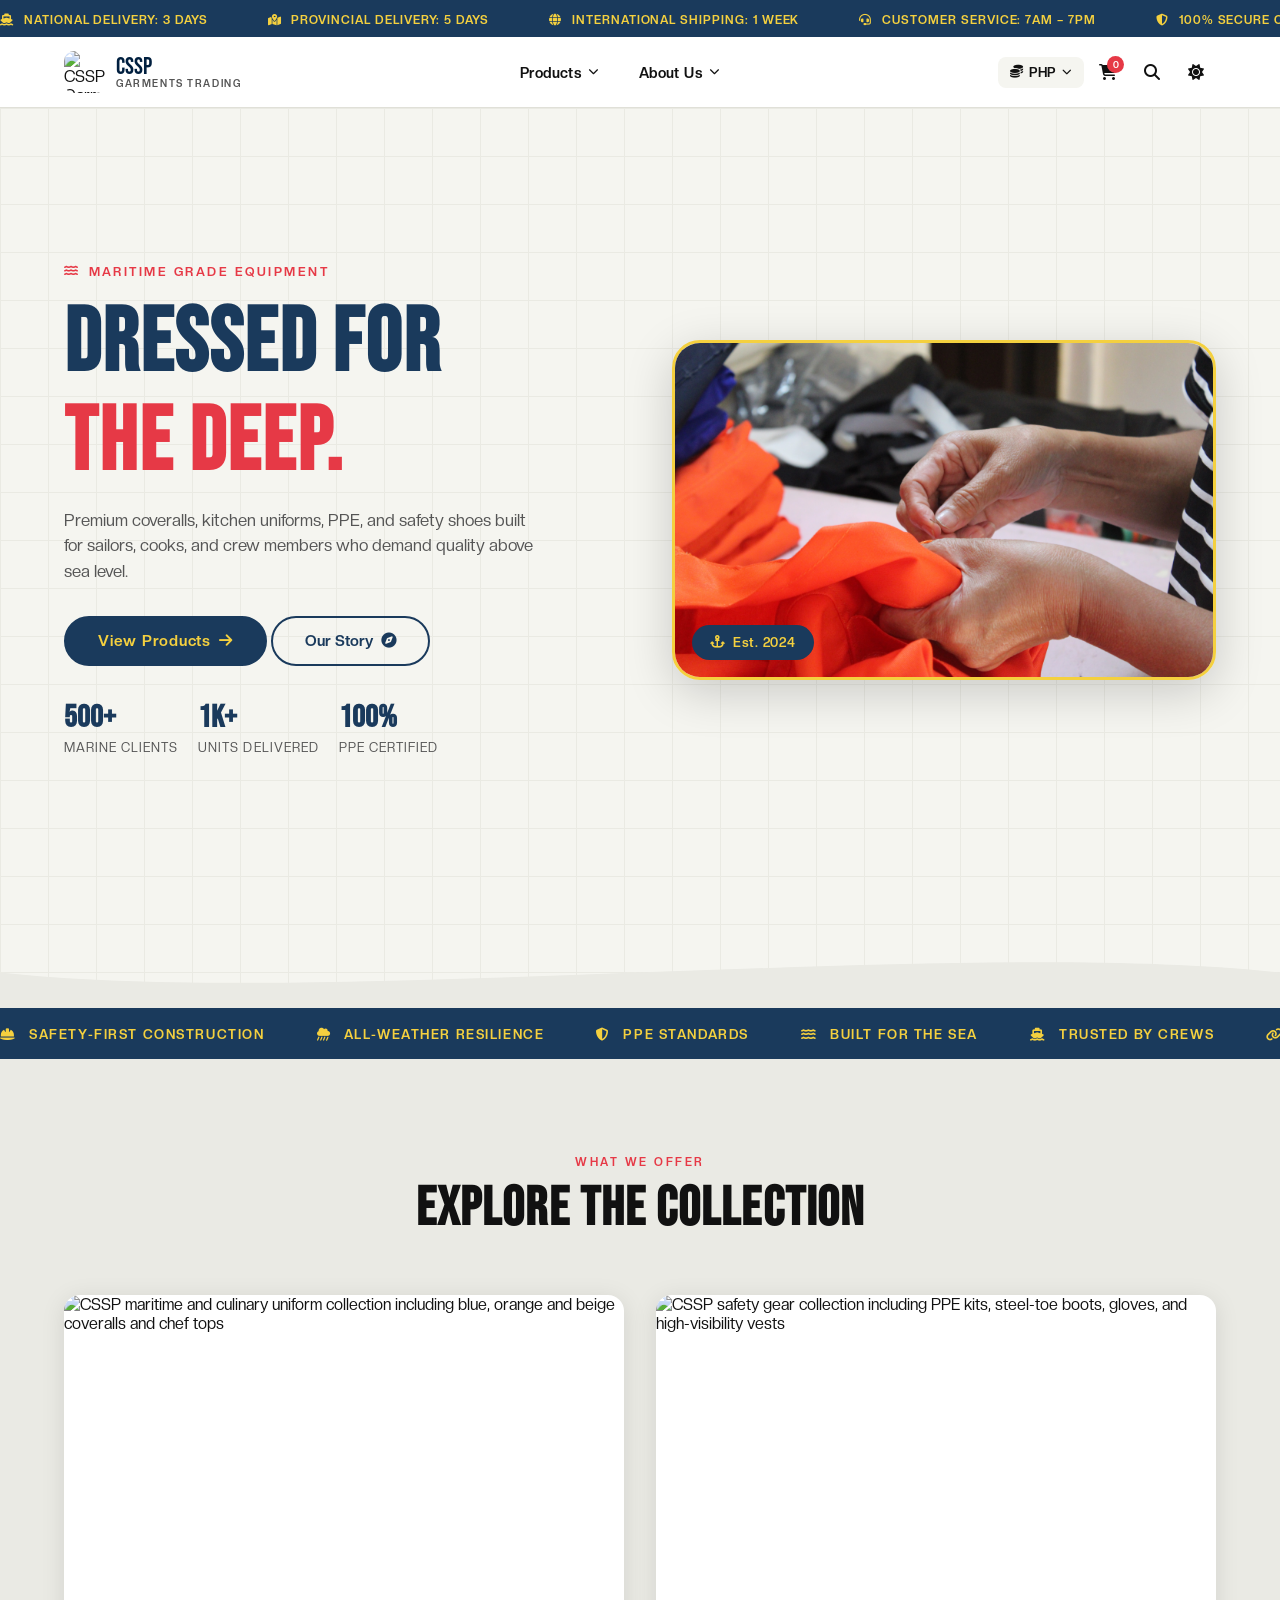
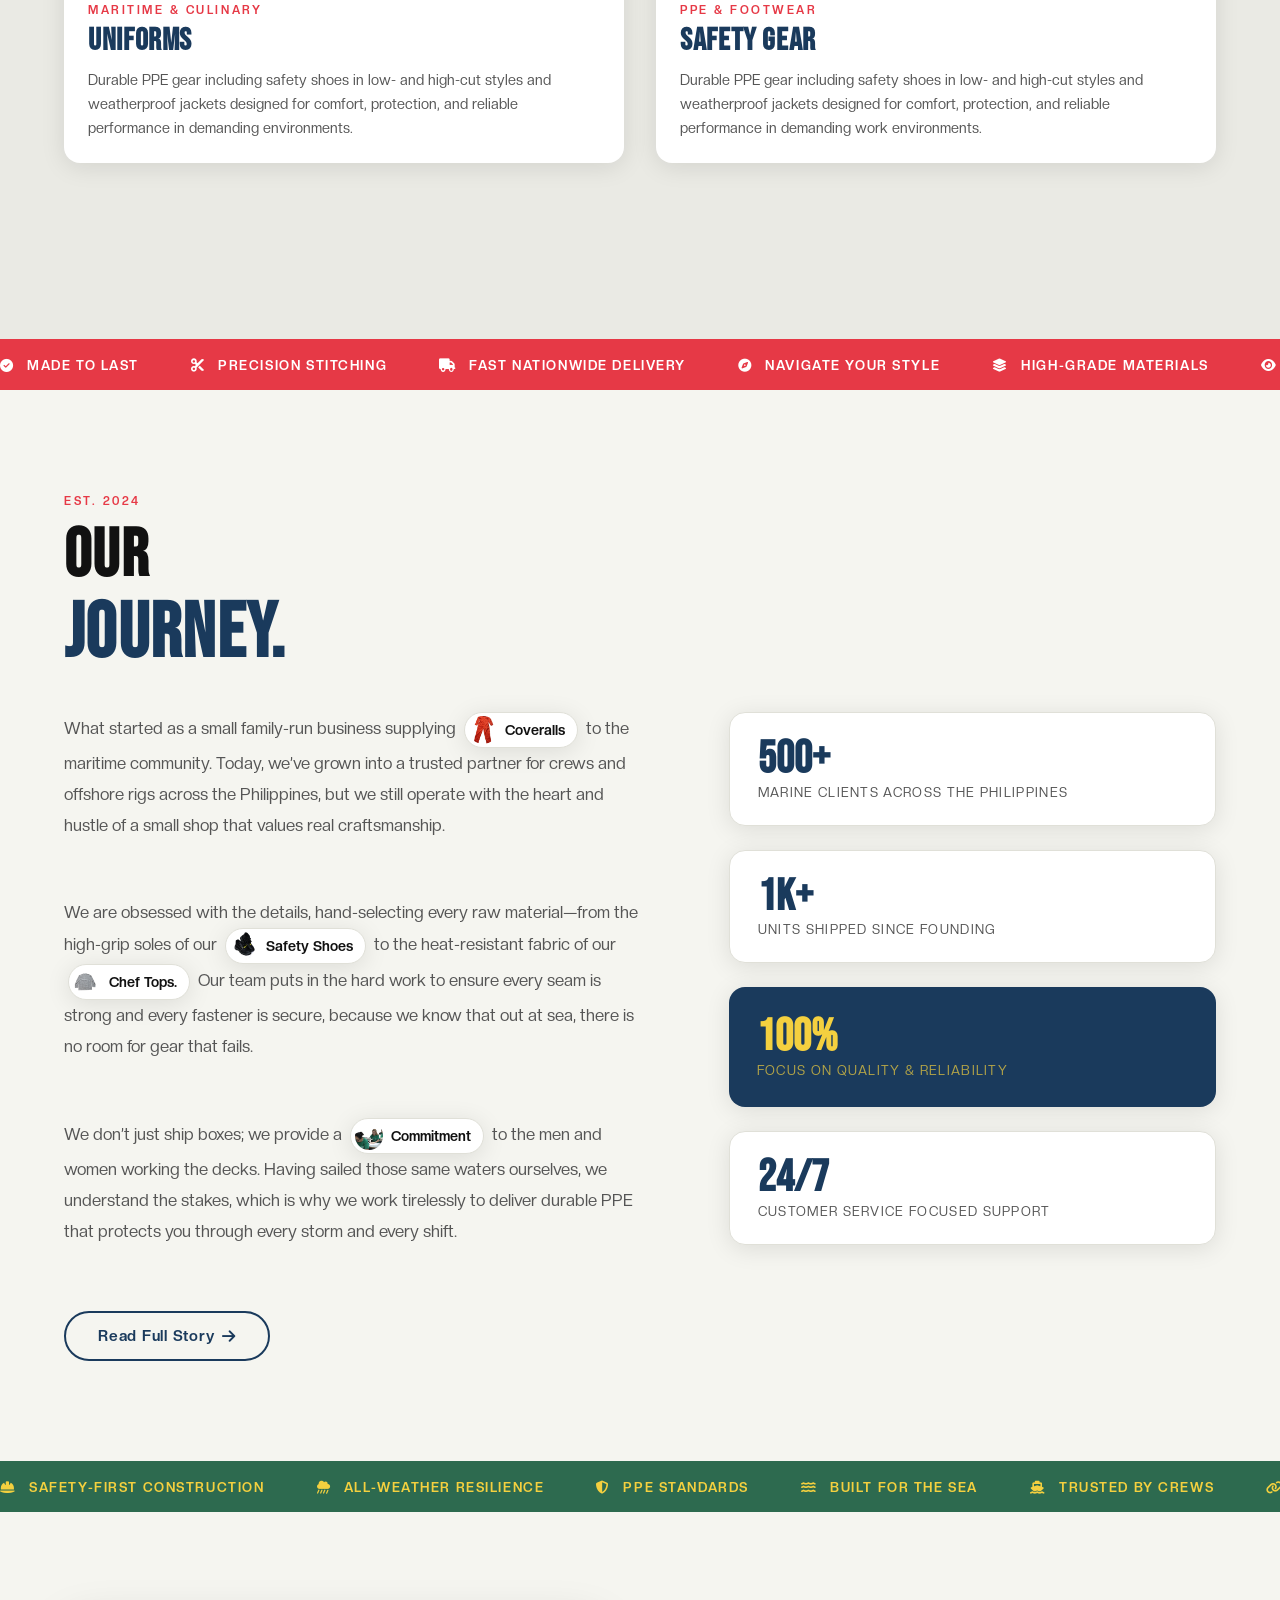
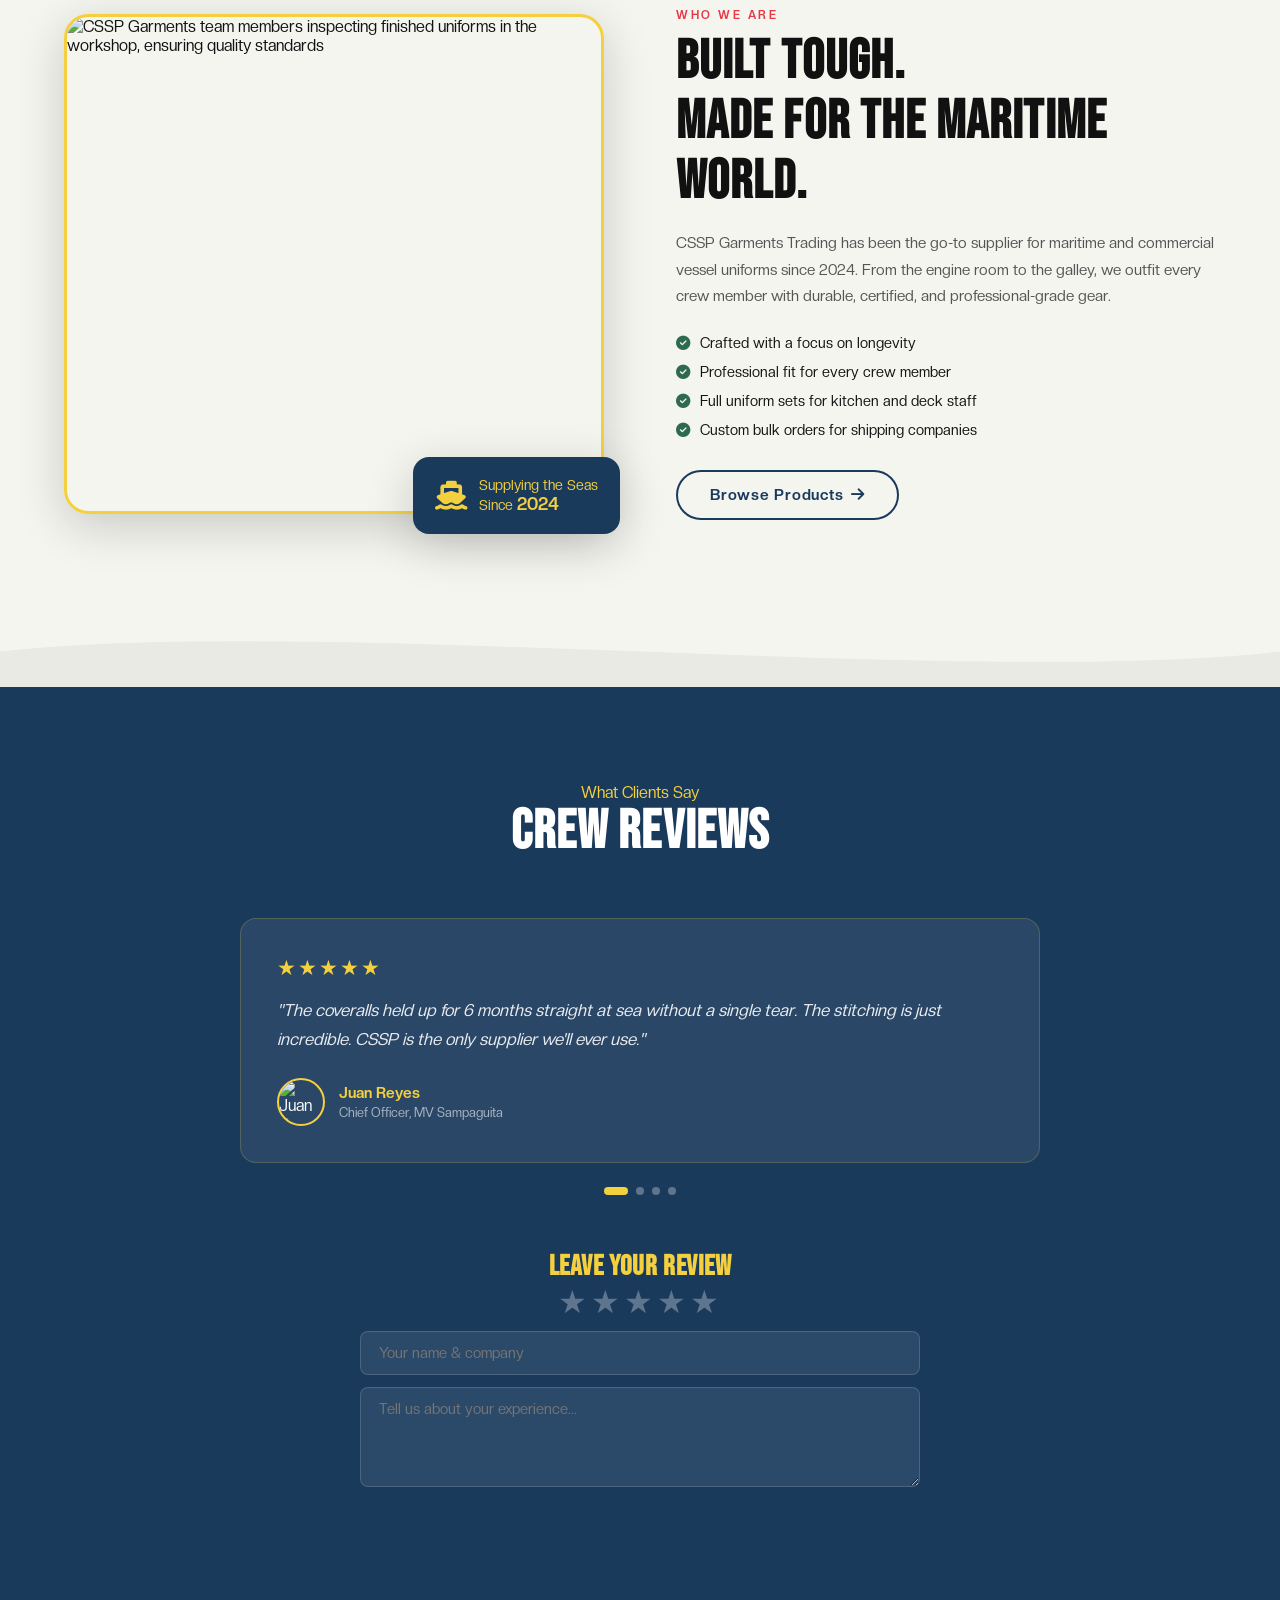
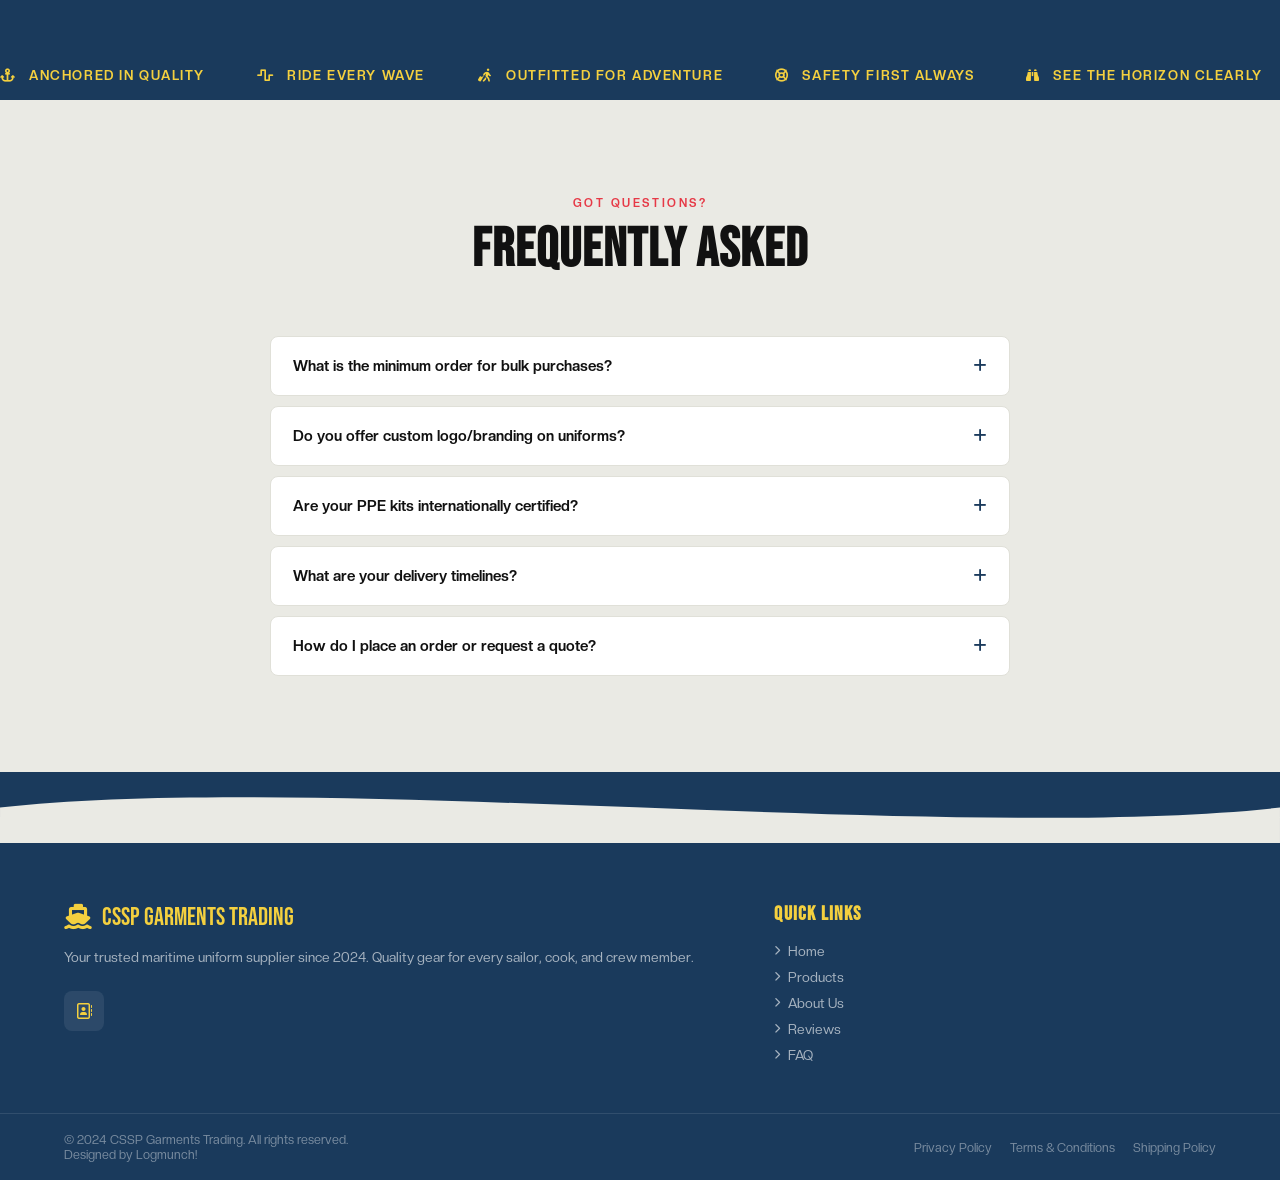
==== index.html @ 70e24b00 "responsivess trial" ====
<!DOCTYPE html>
<html lang="en" data-theme="light">
<head>
  <meta charset="UTF-8" />
  <meta name="viewport" content="width=device-width, initial-scale=1.0" />
  <title>CSSP Garments Trading – Premium Maritime Uniforms</title>
  <meta name="description" content="CSSP Garments Trading – premium maritime uniforms, PPE, coveralls, safety footwear and kitchen uniforms since 2024." />
  <link rel="icon" href="./Assets/logo-light-text.png" />
  <link rel="stylesheet" href="https://cdnjs.cloudflare.com/ajax/libs/font-awesome/6.5.0/css/all.min.css" />
  <link rel="stylesheet" href="./CSS Files/Index_Style.css">
</head>
<body>
    <!-- PRE-HEADER INFINITE TICKER-->
      <div class="pre-header" aria-label="Delivery and service info">
        <div class="ticker-track" id="tickerTrack">
            <span><i class="fa-solid fa-ship"></i> National Delivery: 3 Days</span>
            <span><i class="fa-solid fa-map-location-dot"></i> Provincial Delivery: 5 Days</span>
            <span><i class="fa-solid fa-globe"></i> International Shipping: 1 Week</span>
            <span><i class="fa-solid fa-headset"></i> Customer Service: 7AM – 7PM</span>
            <span><i class="fa-solid fa-shield-halved"></i> 100% Secure Checkout</span>
            <span><i class="fa-solid fa-box-open"></i> Welcome Offer: Free Shipping</span>
        </div>
      </div>

    <!-- HEADER/NAVIGATION -->
      <header class="site-header" id="siteHeader">
        <div class="header-inner">
        <!-- LOGO -->
          <a href="./index.html" class="logo-wrap" aria-label="CSSP Garments Trading homepage">
            <div class="logo-icon">
              <img src="./Assets/logo-light-text.png" class="logo-img light-logo" alt="CSSP Garments Trading logo, light version" />
              <img src="./Assets/logo-dark-text.png" class="logo-img dark-logo" alt="CSSP Garments Trading logo, dark version" />
            </div>
            <div class="logo-text">CSSP<span>Garments&nbsp;Trading</span></div>
          </a>
            <nav class="main-nav" id="mainNav" aria-label="Main navigation">
              <ul class="nav-list">
                <li class="nav-item has-mega" id="navProducts">
                  <a href="#" class="nav-link" id="navProductsBtn" aria-haspopup="true" aria-expanded="false">
                    Products <i class="fa-solid fa-chevron-down nav-caret"></i>
                  </a>
                    <div class="mega-menu" id="megaProducts" aria-hidden="true">
                      <div class="mega-inner">
                        <div class="mega-col">
                          <span class="mega-label">Uniforms</span>
                            <div class="mega-feature-card">
                              <img src="https://placehold.co/220x108/f4d03f/1a3a5c?text=Maritime+Uniforms" alt="Maritime and culinary uniform range including coveralls and chef tops" />
                                <p>Maritime &amp; Culinary Uniforms</p>
                                <a href="products.html#uniforms" class="btn-sm">Gear Up</a>
                            </div>
                        </div>
                          <div class="mega-divider"></div>
                            <div class="mega-col">
                              <span class="mega-label">Safety Footwear</span>
                                <div class="mega-feature-card">
                                <img src="https://placehold.co/220x108/f4d03f/1a3a5c?text=Safety+Footwear" alt="Steel-toe safety shoe for deck and industrial use" />
                                <p>Steel-toe Safety Shoe</p>
                                <a href="products.html#safety-footwears" class="btn-sm">Secure Step</a>
                                </div>
                            </div>
                    </div>
                  </div>
                </li>
              <li class="nav-item has-mega" id="navAbout">
                <a href="#" class="nav-link" id="navAboutBtn" aria-haspopup="true" aria-expanded="false">
                  About Us <i class="fa-solid fa-chevron-down nav-caret"></i>
                </a>
                  <div class="mega-menu" id="megaAbout" aria-hidden="true">
                    <div class="mega-inner">
                      <div class="mega-col">
                        <span class="mega-label">Company</span>
                          <a href="./aboutus.html#history" class="mega-item text-only"><i class="fa-solid fa-anchor"></i> Our Story</a>
                          <a href="./aboutus.html#people" class="mega-item text-only"><i class="fa-solid fa-users"></i> Our Team</a>
                          <a href="./aboutus.html#tailor" class="mega-item text-only"><i class="fa-solid fa-house"></i> Location</a>
                      </div>
                        <div class="mega-divider"></div>
                          <div class="mega-col">
                            <span class="mega-label">Support</span>
                            <a href="#faq" class="mega-item text-only"><i class="fa-solid fa-circle-question"></i> FAQ</a>
                            <a href="./contacts.html" class="mega-item text-only"><i class="fa-solid fa-envelope"></i> Contact Us</a>
                            <a href="contacts.html#privacy-page" class="mega-item text-only"><i class="fa-solid fa-file-contract"></i> Policies</a>
                          </div>
                    </div>
                  </div>
              </li>
              </ul>
            </nav>

    <!-- NAVBAR ICONS -->
      <div class="header-actions">
        <div class="currency-switcher" id="currencySwitcher">
          <button class="currency-btn" id="currencyBtn" aria-label="Change currency" aria-expanded="false">
            <i class="fa-solid fa-coins"></i>
            <span id="activeCurrency">PHP</span>
            <i class="fa-solid fa-chevron-down"></i>
          </button>
            <ul class="currency-dropdown" id="currencyDropdown">
              <li data-currency="PHP" data-symbol="₱">🇵🇭 PHP</li>
              <li data-currency="USD" data-symbol="$">🇺🇸 USD</li>
              <li data-currency="EUR" data-symbol="€">🇪🇺 EUR</li>
            </ul>
        </div>

          <button class="icon-btn" title="Cart" aria-label="View cart" id="cartIconBtn">
            <i class="fa-solid fa-cart-shopping"></i>
            <span class="badge" id="cartBadge">0</span>
          </button>

          <button class="icon-btn" id="searchToggle" title="Search" aria-label="Toggle search">
            <i class="fa-solid fa-magnifying-glass"></i>
          </button>

          <button class="theme-toggle" id="themeToggle" title="Toggle theme" aria-label="Toggle colour theme">
            <i class="fa-solid fa-sun" id="themeIcon"></i>
          </button>

          <button class="hamburger" id="hamburger" aria-label="Open menu" aria-expanded="false">
            <span></span><span></span><span></span>
          </button>
      </div>
        </div>

    <!-- SEARCH BAR -->
      <div class="search-bar" id="searchBar" role="search">
        <input type="search" id="searchInput" placeholder="Search uniforms, PPE, safety shoes…" autocomplete="off" aria-label="Search products" />
        <button aria-label="Submit search"><i class="fa-solid fa-magnifying-glass"></i></button>
          <div class="search-results" id="searchResults" aria-live="polite"></div>
      </div>
      </header>

    <!-- HERO SECTION -->
      <section class="hero" id="home">
            <div class="hero-inner">
              <div class="hero-text">
                <p class="hero-sub"><i class="fa-solid fa-water"></i> Maritime Grade Equipment</p>
                  <h1 class="hero-title">Dressed for<br><span>The Deep.</span></h1>
                    <p class="hero-desc">Premium coveralls, kitchen uniforms, PPE, and safety shoes built for sailors, cooks, and crew members who demand quality above sea level.</p>
                      <div class="hero-btns">
                      <a href="./products.html" class="btn-primary">View Products <i class="fa-solid fa-arrow-right"></i></a>
                      <a href="./aboutus.html" class="btn-ghost">Our Story <i class="fa-solid fa-compass"></i></a>
                      </div>
                      
          <div class="hero-stats">
            <div class="stat"><strong>500+</strong><span>Marine Clients</span></div>
              <div class="stat"><strong>1K+</strong><span>Units Delivered</span></div>
                <div class="stat"><strong>100%</strong><span>PPE Certified</span></div>
                  </div>
                  </div>
      
          <div class="hero-image-wrap">
              <div class="hero-image-frame">
                <img src="./Assets/Index/hero-image-one-hand stitch.JPG" class="hero-img-slide img-active" alt="Maritime Uniform 1" />
                <img src="./Assets/Index/hero-image-two-tag.JPG" class="hero-img-slide" alt="Maritime Uniform 2" />
                <img src="./Assets/Index/hero-image-three-staff.JPG" class="hero-img-slide" alt="Maritime Uniform 3" />
                <img src="./Assets/Index/hero-image-four-machine sewing.JPG" class="hero-img-slide" alt="Maritime Uniform 4" />
                <img src="./Assets/Index/hero-image-five-list.JPG" class="hero-img-slide" alt="Maritime Uniform 5" />
                <img src="./Assets/Index/hero-image-six-shoeboxes.JPG" class="hero-img-slide" alt="Maritime Uniform 6" />
  
          <div class="hero-badge">
            <i class="fa-solid fa-anchor"></i>Est. 2024
          </div>
              </div>
          </div>
            </div>

    <!-- WAVE -->
      <div class="hero-wave">
        <svg viewBox="0 0 1440 80" xmlns="http://www.w3.org/2000/svg"><path d="M0,40 C360,80 1080,0 1440,40 L1440,80 L0,80 Z" /></svg>
      </div>
      </section>


    <!-- TICKER 1 -->
      <div class="section-ticker" aria-hidden="true">
        <div class="ticker2-track">
          <span><i class="fa-solid fa-helmet-safety"></i> Safety-first construction</span>
          <span><i class="fa-solid fa-cloud-showers-heavy"></i> All-weather resilience</span>
          <span><i class="fa-solid fa-shield-halved"></i> PPE Standards</span>
          <span><i class="fa-solid fa-water"></i> Built for the Sea</span>
          <span><i class="fa-solid fa-ship"></i> Trusted by Crews</span>
          <span><i class="fa-solid fa-link"></i> Triple-needle stitching</span>
          <span><i class="fa-solid fa-hand-sparkles"></i> Easy-care maintenance</span>
          <span><i class="fa-solid fa-anchor"></i> Maritime Grade</span>
          <span><i class="fa-solid fa-shield-halved"></i> PPE Standards</span>
          <span><i class="fa-solid fa-water"></i> Built for the Sea</span>
          <span><i class="fa-solid fa-infinity"></i> Extended wear-life</span>
          <span><i class="fa-solid fa-lock"></i> Secure-fit fasteners</span>
        </div>
      </div>

    <!-- EXPLORE COLLECTION  -->
      <section class="products" id="collection">
        <div class="products-inner">
          <div class="section-header">
            <span class="section-label">What We Offer</span>
            <h2 class="section-title">Explore The Collection</h2>
          </div>

    <!--FEATURE CARD -->
      <div class="featured-grid">
        <div class="featured-card" data-modal="modalUniforms" tabindex="0" role="button" aria-label="View Uniforms collection details">
          <div class="fc-img">
            <img src="https://placehold.co/600x280/1a3a5c/f4d03f?text=Uniforms+Collection"
            alt="CSSP maritime and culinary uniform collection including blue, orange and beige coveralls and chef tops" />
              <div class="fc-overlay"><span>Explore Collection <i class="fa-solid fa-arrow-right"></i></span></div>
          </div>
            <div class="fc-body">
              <span class="section-label">Maritime &amp; Culinary</span>
              <h3 class="fc-title">Uniforms</h3>
              <p>Durable PPE gear including safety shoes in low- and high-cut styles and weatherproof jackets designed for comfort, protection, and reliable performance in demanding environments.</p>
            </div>
        </div>

        <div class="featured-card" data-modal="modalSafety" tabindex="0" role="button" aria-label="View Safety Gear collection details">
          <div class="fc-img">
            <img src="https://placehold.co/600x280/e63946/ffffff?text=Safety+Gear+Collection"
            alt="CSSP safety gear collection including PPE kits, steel-toe boots, gloves, and high-visibility vests" />
              <div class="fc-overlay"><span>Explore Collection <i class="fa-solid fa-arrow-right"></i></span></div>
          </div>
            <div class="fc-body">
              <span class="section-label">PPE &amp; Footwear</span>
              <h3 class="fc-title">Safety Gear</h3>
              <p>Durable PPE gear including safety shoes in low- and high-cut styles and weatherproof jackets designed for comfort, protection, and reliable performance in demanding work environments.</p>
            </div>
        </div>

      </div>
        </div>
          </div>
      </section>

    <!-- TICKER 2 -->
      <div class="section-ticker reverse" aria-hidden="true">
        <div class="ticker2-track reverse">
          <span><i class="fa-solid fa-circle-check"></i> Made to Last</span>
          <span><i class="fa-solid fa-scissors"></i> Precision Stitching</span>
          <span><i class="fa-solid fa-truck"></i> Fast Nationwide Delivery</span>
          <span><i class="fa-solid fa-compass"></i> Navigate Your Style</span>
          <span><i class="fa-solid fa-layer-group"></i> High-Grade Materials</span>
          <span><i class="fa-solid fa-eye"></i> Attention to Every Detail</span>
          <span><i class="fa-solid fa-thumbs-up"></i> Designed for Comfort</span>
          <span><i class="fa-solid fa-shield-heart"></i> Reliable Durability</span>
          <span><i class="fa-solid fa-truck"></i> Fast Nationwide Delivery</span>
          <span><i class="fa-solid fa-diamond"></i> Built to Last a Lifetime</span>
          <span><i class="fa-solid fa-wind"></i> Weatherproof Designs</span>
          <span><i class="fa-solid fa-award"></i> Unmatched Premium Quality</span>
        </div>
      </div>

    <!-- OUR JOURNEY SECTION -->
      <section class="journey-section reveal" id="journey" aria-labelledby="journeyHeading">
        <div class="journey-inner">
          <span class="journey-label">Est. 2024</span>
          <h2 class="journey-heading" id="journeyHeading">
            Our<br><em>Journey.</em>
          </h2>

        <div class="journey-layout"><div>
        <p class="journey-body">
          What started as a small family-run business supplying
          <a class="img-chip" href="products.html#uniforms" aria-label="View coveralls">
            <img src="./Assets/Index/journeysection_coverall.png"
            alt="Journey Section - Coverall" />Coveralls
          </a>
            to the maritime community. Today, we’ve grown into a trusted partner for crews and offshore rigs across the Philippines, 
            but we still operate with the heart and hustle of a small shop that values real craftsmanship.
        </p>
        <p class="journey-body"> 
          We are obsessed with the details, hand-selecting every raw material—from the high-grip soles of our
          <a class="img-chip" href="products.html#safety-footwears" aria-label="View safety boots">
            <img src="./Assets/Index/journeysection_safety_shoes.png"
            alt="Journey Section - Safety Shoes" />Safety Shoes
          </a>
            to the heat-resistant fabric of our
          <a class="img-chip" href="products.html#uniforms" aria-label="View chef tops">
            <img src="./Assets/Index/journeysection_chef top.png"
            alt="Journey Section - Chef Top" />Chef Tops.
          </a>
          Our team puts in the hard work to ensure every seam is strong and every fastener is secure, because we know that out at sea, there is no room for gear that fails.
        </p>
        <p class="journey-body">
          We don’t just ship boxes; we provide a
          <a class="img-chip" href="aboutus.html" aria-label="View About Us Page">
            <img src="./Assets/Index/journeysection_wroker.png"
            alt="Journey Section - Worker" />Commitment
          </a>
            to the men and women working the decks. Having sailed those same waters ourselves, we understand the stakes, 
            which is why we work tirelessly to deliver durable PPE that protects you through every storm and every shift.
        </p>
          <a href="./aboutus.html" class="btn-primary" style="margin-top: 8px;">
            Read Full Story <i class="fa-solid fa-arrow-right" aria-hidden="true"></i>
          </a>
        </div>

    <!-- JOURNEY - STAT CARD -->
      <div class="journey-aside">
        <div class="journey-stat-card">
          <strong>500+</strong>
          <span>Marine clients across the Philippines</span>
        </div>
        <div class="journey-stat-card">
          <strong>1K+</strong>
          <span>Units shipped since founding</span>
        </div>
        <div class="journey-stat-card journey-accent">
          <strong>100%</strong>
          <span>Focus on quality &amp; reliability</span>
        </div>
        <div class="journey-stat-card">
          <strong>24/7</strong>
          <span>Customer service focused support</span>
        </div>
      </div>
        </div>
        </div>
      </section>

    <!-- TICKER 3 -->
      <div class="section-ticker-three" aria-hidden="true">
        <div class="ticker2-track3">
          <span><i class="fa-solid fa-helmet-safety"></i> Safety-first construction</span>
          <span><i class="fa-solid fa-cloud-showers-heavy"></i> All-weather resilience</span>
          <span><i class="fa-solid fa-shield-halved"></i> PPE Standards</span>
          <span><i class="fa-solid fa-water"></i> Built for the Sea</span>
          <span><i class="fa-solid fa-ship"></i> Trusted by Crews</span>
          <span><i class="fa-solid fa-link"></i> Triple-needle stitching</span>
          <span><i class="fa-solid fa-hand-sparkles"></i> Easy-care maintenance</span>
          <span><i class="fa-solid fa-anchor"></i> Maritime Grade</span>
          <span><i class="fa-solid fa-shield-halved"></i> PPE Standards</span>
          <span><i class="fa-solid fa-water"></i> Built for the Sea</span>
          <span><i class="fa-solid fa-infinity"></i> Extended wear-life</span>
          <span><i class="fa-solid fa-lock"></i> Secure-fit fasteners</span>
        </div>
      </div>

    <!-- ABOUT SECTION -->
      <section class="about" id="about">
        <div class="about-inner">
          <div class="about-image">
            <img src="./Assets/Index/about image.JPG" alt="CSSP Garments team members inspecting finished uniforms in the workshop, ensuring quality standards" />
              <div class="about-float-card" aria-hidden="true">
                <i class="fa-solid fa-ship"></i>
                <p>Supplying the Seas<br>Since <strong>2024</strong></p>
              </div>
          </div>
            <div class="about-text">
              <span class="section-label">Who We Are</span>
              <h2 class="section-title">Built Tough.<br>Made for the Maritime World.</h2>
              <p>CSSP Garments Trading has been the go-to supplier for maritime and commercial vessel uniforms since 2024. 
              From the engine room to the galley, we outfit every crew member with durable, certified, and professional-grade gear.</p>
                <ul class="about-list">
                  <li><i class="fa-solid fa-check-circle"></i> Crafted with a focus on longevity</li>
                  <li><i class="fa-solid fa-check-circle"></i> Professional fit for every crew member</li>
                  <li><i class="fa-solid fa-check-circle"></i> Full uniform sets for kitchen and deck staff</li>
                  <li><i class="fa-solid fa-check-circle"></i> Custom bulk orders for shipping companies</li>
                </ul>
                  <a href="./products.html" class="btn-primary">Browse Products <i class="fa-solid fa-arrow-right"></i></a>
            </div>
        </div>
      </section>

        <div class="between-wave" aria-hidden="true">
          <svg viewBox="0 0 1440 80" xmlns="http://www.w3.org/2000/svg"><path d="M0,40 C360,0 1080,80 1440,40 L1440,0 L0,0 Z"/></svg>
        </div>

              <!-- PRODUCT REVIEWS -->
            <section class="reviews" id="reviews">
              <div class="section-header">
                <p class="section-sub">What Clients Say</p>
                <h2 class="section-title">Crew Reviews</h2>
              </div>

          <!-- review slider -->
            <div class="review-slider-wrap">
              <div class="review-slider" id="reviewSlider">
              
                <div class="review-card active">
                  <div class="review-stars">★★★★★</div>
                    <p class="review-text">"The coveralls held up for 6 months straight at sea without a single tear. The stitching is just incredible. CSSP is the only supplier we'll ever use."</p>
                      <div class="reviewer">
                        <img src="https://placehold.co/48x48/1a3a5c/f4d03f?text=JR" alt="Juan R." />
                          <div><strong>Juan Reyes</strong><span>Chief Officer, MV Sampaguita</span></div>
                      </div>
                          </div>

                <div class="review-card">
                  <div class="review-stars">★★★★★</div>
                    <p class="review-text">"We ordered 200 kitchen uniforms for our cruise vessel. The quality was top-notch and delivery was right on schedule. Very professional team!"</p>
                      <div class="reviewer">
                        <img src="https://placehold.co/48x48/2d6a4f/ffffff?text=ML" alt="Maria L." />
                          <div><strong>Maria Lim</strong><span>Fleet Manager, Oceanic Lines</span></div>
                      </div>
                          </div>

                <div class="review-card">
                  <div class="review-stars">★★★★★</div>
                    <p class="review-text">"The PPE kits are certified and the boots are super comfortable even after 12-hour shifts. My entire deck crew is now wearing CSSP gear."</p>
                      <div class="reviewer">
                        <img src="https://placehold.co/48x48/e63946/ffffff?text=RC" alt="Roberto C." />
                          <div><strong>Roberto Cruz</strong><span>Safety Officer, Harbour Express</span></div>
                      </div>
                          </div>

                <div class="review-card">
                  <div class="review-stars">★★★★★</div>
                    <p class="review-text">"Fast delivery and great customer support. Ordered from Cebu, arrived in 3 days. The jackets are perfect for cold-room operations on our vessel."</p>
                      <div class="reviewer">
                        <img src="https://placehold.co/48x48/f4d03f/1a3a5c?text=AT" alt="Ana T." />
                          <div><strong>Ana Torres</strong><span>Procurement Head, SeaRoute Corp</span></div>
                      </div>
                        </div>
                

                <div class="slider-controls">
                  <button class="slider-dot active" data-index="0"></button>
                  <button class="slider-dot" data-index="1"></button>
                  <button class="slider-dot" data-index="2"></button>
                  <button class="slider-dot" data-index="3"></button>
                </div>
            </div>
            </div>
            

          <!-- review form -->
          <div class="review-form-wrap">
            <h3>Leave Your Review</h3>
              <div class="star-picker" id="starPicker">
                <span data-val="1">★</span><span data-val="2">★</span><span data-val="3">★</span><span data-val="4">★</span><span data-val="5">★</span>
              </div>
                <input type="text" id="reviewName" placeholder="Your name & company" />
                <textarea id="reviewText" placeholder="Tell us about your experience..."></textarea>
                <button class="btn-primary" id="submitReview">Submit Review <i class="fa-solid fa-paper-plane"></i></button>
                <p class="review-success" id="reviewSuccess" style="display:none;"><i class="fa-solid fa-circle-check"></i> Thank you! Your review has been submitted.</p>
              </div>
        </section>

    <!-- TICKER 3 -->
      <div class="section-ticker" aria-hidden="true">
        <div class="ticker2-track">
          <span><i class="fa-solid fa-anchor"></i> Anchored in Quality</span>
          <span><i class="fa-solid fa-wave-square"></i> Ride Every Wave</span>
          <span><i class="fa-solid fa-person-walking-luggage"></i> Outfitted for Adventure</span>
          <span><i class="fa-solid fa-life-ring"></i> Safety First Always</span>
          <span><i class="fa-solid fa-binoculars"></i> See the Horizon Clearly</span>
          <span><i class="fa-solid fa-flag"></i> Proud Maritime Brand</span>
          <span><i class="fa-solid fa-anchor"></i> Anchored in Quality</span>
          <span><i class="fa-solid fa-wave-square"></i> Ride Every Wave</span>
          <span><i class="fa-solid fa-person-walking-luggage"></i> Outfitted for Adventure</span>
          <span><i class="fa-solid fa-life-ring"></i> Safety First Always</span>
          <span><i class="fa-solid fa-binoculars"></i> See the Horizon Clearly</span>
          <span><i class="fa-solid fa-flag"></i> Proud Maritime Brand</span>
        </div>
      </div>

    <!-- FAQ -->
      <section class="faq" id="faq">
        <div class="section-header">
          <span class="section-label">Got Questions?</span>
          <h2 class="section-title">Frequently Asked</h2>
        </div>
          <div class="faq-list">
            <div class="faq-item">
              <button class="faq-q" aria-expanded="false">What is the minimum order for bulk purchases? <i class="fa-solid fa-plus faq-icon"></i></button>
                <div class="faq-a"><p>For bulk orders, the minimum quantity is 10 pieces per item. Special pricing starts at 50+ units. Contact us via our form or email for a quotation.</p></div>
            </div>
            <div class="faq-item">
              <button class="faq-q" aria-expanded="false">Do you offer custom logo/branding on uniforms? <i class="fa-solid fa-plus faq-icon"></i></button>
                <div class="faq-a"><p>Yes! We offer embroidery and screen printing for company logos on all uniform types. Lead time for custom orders is 5–10 business days depending on quantity.</p></div>
            </div>
            <div class="faq-item">
              <button class="faq-q" aria-expanded="false">Are your PPE kits internationally certified? <i class="fa-solid fa-plus faq-icon"></i></button>
                <div class="faq-a"><p>All PPE products carry ISO and DOLE certifications. We also supply gear compliant with SOLAS (Safety of Life at Sea) maritime regulations.</p></div>
            </div>
            <div class="faq-item">
              <button class="faq-q" aria-expanded="false">What are your delivery timelines? <i class="fa-solid fa-plus faq-icon"></i></button>
                <div class="faq-a"><p>National (Metro Manila &amp; nearby): 3 days. Provincial: 5 days. International shipping: approximately 1 week. Rush orders available upon request with surcharge.</p></div>
            </div>
            <div class="faq-item">
              <button class="faq-q" aria-expanded="false">How do I place an order or request a quote? <i class="fa-solid fa-plus faq-icon"></i></button>
                <div class="faq-a"><p>You can use the Contact form below, email us at <strong>orders@csspgarments.com</strong>, or call us at <strong>+63 912 345 6789</strong> between 7AM – 7PM daily.</p></div>
            </div>
          </div>
        </div>
      </section>

    <!-- FOOTER -->
      <footer class="site-footer" id="footer">
        <div class="footer-wave" aria-hidden="true">
          <svg viewBox="0 0 1440 80" xmlns="http://www.w3.org/2000/svg"><path d="M0,40 C360,0 1080,80 1440,40 L1440,0 L0,0 Z"/></svg>
        </div>
          <div class="footer-inner">
            <div class="footer-col brand-col">
              <div class="footer-logo"><i class="fa-solid fa-ship"></i><span>CSSP Garments Trading</span></div>
              <p>Your trusted maritime uniform supplier since 2024. Quality gear for every sailor, cook, and crew member.</p>
                <div class="social-icons">
                  <a href="./contacts.html" title="Contact us" aria-label="Contact page"><i class="fa-regular fa-address-book"></i></a>
                </div>
            </div>
    
            <div class="footer-col">
              <h4>Quick Links</h4>
                <ul>
                  <li><a href="./index.html"><i class="fa-solid fa-chevron-right"></i> Home</a></li>
                  <li><a href="./products.html"><i class="fa-solid fa-chevron-right"></i> Products</a></li>
                  <li><a href="./aboutus.html"><i class="fa-solid fa-chevron-right"></i> About Us</a></li>
                  <li><a href="#reviews"><i class="fa-solid fa-chevron-right"></i> Reviews</a></li>
                  <li><a href="#faq"><i class="fa-solid fa-chevron-right"></i> FAQ</a></li>
                </ul>
              </div>
            </div>
          </div>
            
            <div class="footer-bottom">
              <p>&copy; 2024 CSSP Garments Trading. All rights reserved.<br>Designed by Logmunch!</p>
                <div class="legal-links">
                  <a href="./contacts.html#privacy-page">Privacy Policy</a>
                  <a href="./contacts.html#terms-page">Terms &amp; Conditions</a>
                  <a href="./contacts.html#shipping-page">Shipping Policy</a>
                </div>
            </div>
      </footer>

          <button class="back-to-top" id="backToTop" title="Back to top" aria-label="Scroll to top">
            <i class="fa-solid fa-anchor"></i>
          </button>

    <!-- TOAST -->
      <div id="toastContainer" aria-live="polite"></div>
      <!-- MODALS -->
        <div class="c-modal-overlay" id="modalUniforms" role="dialog" aria-modal="true" aria-labelledby="muTitle" aria-hidden="true">
          <div class="c-modal-box">
            <button class="c-modal-close" data-close="modalUniforms" aria-label="Close uniforms modal"><i class="fa-solid fa-xmark"></i></button>
              <div class="c-modal-inner">
                <div class="c-modal-img">
                  <img src="https://placehold.co/400x500/1a3a5c/f4d03f?text=Uniforms"
                  alt="Full range of CSSP maritime and culinary uniforms displayed on mannequins" />
                </div>
                  <div class="c-modal-body">
                    <span class="section-label">Maritime &amp; Culinary</span>
                    <h2 id="muTitle">Uniforms Collection</h2>
                    <p class="c-modal-tagline">"Precision-crafted for every role aboard."</p>
                    <ul class="modal-feature-list">
                      <li><i class="fa-solid fa-check-circle"></i> Blue, Orange &amp; Khaki Coveralls — rugged heavy-duty zip front protection.</li>
                      <li><i class="fa-solid fa-check-circle"></i> Chef's White Tops — heatproof uniform designed for cooking environments</li>
                      <li><i class="fa-solid fa-check-circle"></i> Checkered Chef Trousers — protective chef pants designed for high heat</li>
                    </ul>
                      <p class="size-guide-title">Size Guide</p>
                    <table class="size-table">
                      <thead>
                        <tr>
                          <th>Size</th>
                          <th>Chest (cm)</th>
                          <th>Waist (cm)</th>
                          <th>Height (cm)</th>
                        </tr>
                      </thead>
                      <tbody>
                        <tr>
                          <td>Small</td>
                          <td>86–90</td>
                          <td>72–76</td>
                          <td>160–165</td>
                        </tr>
                        <tr>
                          <td>Medium</td>
                          <td>91–96</td>
                          <td>77–82</td>
                          <td>166–170</td>
                        </tr>
                        <tr>
                          <td>Large</td>
                          <td>97–102</td>
                          <td>83–88</td>
                          <td>171–176</td>
                        </tr>
                        <tr>
                          <td>X-Large</td>
                          <td>103–110</td>
                          <td>89–96</td>
                          <td>177–182</td>
                        </tr>
                        <tr>
                          <td>XX-Large</td>
                          <td>111–118</td>
                          <td>97–104</td>
                          <td>183–188</td>
                        </tr>
                      </tbody>
                    </table>
                      <p class="size-guide-title">Materials</p>
                        <div class="materials-grid">
                        <div class="material-chip">100% Cotton Twill</div>
                        <div class="material-chip">Durable zipper coverall</div>
                        <div class="material-chip">High-visibility reflector</div>
                        <div class="material-chip">UV-Protection Finish</div>
                        </div>
                        <a href="products.html#uniforms" class="btn-primary">View Full Product <i class="fa-solid fa-arrow-right"></i></a>
                  </div>
                </div>
              </div>
            </div>

      <div class="c-modal-overlay" id="modalSafety" role="dialog" aria-modal="true" aria-labelledby="msTitle" aria-hidden="true">
        <div class="c-modal-box">
          <button class="c-modal-close" data-close="modalSafety" aria-label="Close safety gear modal"><i class="fa-solid fa-xmark"></i></button>
            <div class="c-modal-inner">
              <div class="c-modal-img">
                <img src="https://placehold.co/400x500/e63946/ffffff?text=Safety+Gear"
                alt="Full PPE kit, steel-toe safety boots, and high-visibility vest displayed against a dark background" />
              </div>
                <div class="c-modal-body">
                  <span class="section-label">PPE &amp; Footwear</span>
                  <h2 id="msTitle">Safety Gear Collection</h2>
                  <p class="c-modal-tagline">"Where protection meets precision engineering."</p>
                    <ul class="modal-feature-list">
                      <li><i class="fa-solid fa-check-circle"></i> Protective visibility shoes for marine work</li>
                      <li><i class="fa-solid fa-check-circle"></i> Insulated visibility jackets for harbor work</li>
                      <li><i class="fa-solid fa-check-circle"></i> High-visibility jackets for deck and port operations</li>
                    </ul>
                  <p class="size-guide-title">Safety Boot Size Guide</p>
                <table class="size-table">
                  <thead>
                    <tr>
                      <th>PH Size</th>
                      <th>EU Size</th>
                      <th>Foot Length (cm)</th>
                    </tr>
                  </thead>
                  <tbody>
                    <tr>
                      <td>7</td>
                      <td>41</td>
                      <td>26.0</td>
                    </tr>
                    <tr>
                      <td>8</td>
                      <td>42</td>
                      <td>26.7</td>
                    </tr>
                    <tr>
                      <td>9</td>
                      <td>43</td>
                      <td>27.3</td>
                    </tr>
                    <tr>
                      <td>10</td>
                      <td>44</td>
                      <td>28.0</td>
                    </tr>
                    <tr>
                      <td>11</td>
                      <td>45</td>
                      <td>28.7</td>
                    </tr>
                  </tbody>
                </table>
                <p class="size-guide-title">Specifications</p>
                <div class="materials-grid">
                  <div class="material-chip">Slip-resistant high-visibility footwear</div>
                    <div class="material-chip">High-visibility insulated safety jacket</div>
                      <div class="material-chip">Weatherproof insulated work jacket</div>
                      <div class="material-chip">Durable low-cut and high-cut footwear</div>
                </div>
                  <a href="products.html#safety-footwears" class="btn-primary">View Full Product <i class="fa-solid fa-arrow-right"></i></a>
                </div>
            </div>
        </div>
      </div>
      <script src="./JS Files/Index_Script.js"></script>
</body>
</html>
---- CSS Files/Index_Style.css ----
/* FONT FROM DAFONT.COM - BEBAS NEUE & CREATO DISPLAY*/
@font-face {
  font-family: 'Bebas Neue Custom';
  src: url(../Fonts/Bebas\ Neue/BebasNeue-Regular.woff2) format('woff2'),
      url(../Fonts/Bebas\ Neue/BebasNeue-Regular.woff) format('woff'),
      url(../Fonts/Bebas\ Neue/BebasNeue-Regular.ttf) format('truetype');
}

@font-face {
  font-family: 'Creato Display';
  src: url(../Fonts/Creato\ Display/CreatoDisplay-Regular.otf) format('opentype');
  font-weight: 400;
}

@font-face {
  font-family: 'Creato Display';
  src: url(../Fonts/Creato\ Display/CreatoDisplay-Bold.otf) format('opentype');
  font-weight: 700;
}

:root {
  --bg:         #f5f5f0;
  --bg-alt:     #eaeae4;
  --surface:    #ffffff;
  --text:       #111111;
  --text-muted: #555555;
  --border:     #e0e0d8;
  --navy:       #1a3a5c;
  --yellow:     #f4d03f;
  --red:        #e63946;
  --green:      #2d6a4f;
  --white:      #ffffff;
  --shadow:     0 4px 24px rgba(0,0,0,.10);
  --shadow-lg:  0 12px 48px rgba(0,0,0,.18);
  --radius:     16px;
  --radius-sm:  8px;
  --trans:      .35s cubic-bezier(.4,0,.2,1);
  --max-w:      1300px;
}

[data-theme="dark"] {
  --bg:         #0d1b2a;
  --bg-alt:     #132234;
  --surface:    #1a2d42;
  --text:       #f0ece0;
  --text-muted: #8fa8c0;
  --border:     #2a4060;
  --shadow:     0 4px 24px rgba(0,0,0,.35);
  --shadow-lg:  0 12px 48px rgba(0,0,0,.55);
}

*, *::before, *::after {
  box-sizing:border-box;
  margin:0; 
  padding:0
}

html {
  scroll-behavior:smooth;
  font-size:16px
}

body{ 
  font-family:'Creato Display',sans-serif;
  background:var(--bg);
  color:var(--text);
  overflow-x:hidden;
  transition:background var(--trans),
  color var(--trans);
}

a {
  text-decoration:none;
  color:inherit
}

ul {
  list-style:none
}

img {
  display:block;
  width:100%;
  object-fit:cover
}

button {
  cursor:pointer;
  border:none;
  background:none;
  font-family:inherit
}

h1, h2, h3, h4 {
  font-family:'Bebas Neue Custom', sans-serif;
  letter-spacing:.02em;
  line-height:1.1;
}

/* BUTTON */

.btn-primary{
  display:inline-flex;
  align-items:center;
  gap:8px;
  padding:14px 32px;
  background:var(--navy);
  color:var(--yellow);
  border-radius:50px;
  font-weight:700;
  font-size:.95rem;
  letter-spacing:.05em;
  border:2px solid var(--navy);
  transition:var(--trans);
}

.btn-primary:hover {
  background:var(--yellow);
  color:var(--navy);
  transform:translateY(-3px);
  box-shadow:var(--shadow-lg)
}

.btn-ghost {
  display: inline-flex;
  align-items: center;
  gap: 8px;
  padding: 14px 32px;
  background: transparent;
  color: var(--navy) !important; 
  border-radius: 50px;
  font-weight: 700;
  font-size: .95rem;
  border: 2px solid var(--navy);
  transition: var(--trans);
}

.btn-ghost i {
  color: inherit;
}

.btn-ghost:hover {
  background: var(--navy);
  color: var(--yellow) !important;
  transform: translateY(-3px);
}

[data-theme="dark"] .btn-ghost {
  color: var(--yellow) !important;
  border-color: var(--yellow);
}

.btn-sm {
  display:inline-block;
  padding:7px 16px;
  background:var(--navy);
  color:var(--yellow);
  border-radius:20px;
  font-size:.8rem;
  font-weight:700;
  transition:var(--trans)
}

.btn-sm:hover {
  background:var(--yellow);
  color:var(--navy);
  transform:translateY(-2px);
}

/* SECTION */
.section-wrap {
  padding:96px 5%;
  max-width:var(--max-w);
  margin:0 auto
}

.section-label {
  display:inline-block;
  font-size:.72rem;
  font-weight:700;
  letter-spacing:.22em;
  text-transform:uppercase;
  color:var(--red);
  margin-bottom:10px
}

.section-title {
  font-size:clamp(2.2rem,4.5vw,3.4rem);
  color:var(--text);
  margin-bottom:0
}

.section-header {
  text-align:center;
  margin-bottom:56px
}

.section-header .section-label {
  display:block
}

section {
  padding:96px 5%
}

/* PRE-HEADER TICKER */
.pre-header {
  background:var(--navy);
  overflow:hidden;
  white-space:nowrap;
  padding:9px 0
}

.ticker-track {
  display:inline-flex;
  gap:60px;
  animation:ticker 28s linear infinite
}

.ticker-track span {
  font-size:.74rem;
  font-weight:700;
  letter-spacing:.08em;
  text-transform:uppercase;
  color:var(--yellow);
  flex-shrink:0
}

.ticker-track span i{
  margin-right:6px
}

@keyframes ticker {
  from {
    transform:translateX(0)
  }
  to {
    transform:translateX(-50%)
  }
}

/* HEADER */
.site-header {
  position:sticky;
  top:0;
  z-index:900;
  background:var(--surface);
  border-bottom:1px solid var(--border);
  transition:background var(--trans);
  box-shadow: var(--trans);
}

.site-header.scrolled {
  box-shadow:0 2px 32px rgba(0,0,0,.12)
}

.header-inner {
  display:flex;
  align-items:center;
  justify-content:space-between;
  gap:16px;
  padding:14px 5%;
  max-width:1400px;
  margin:0 auto
}

/* LOGO */
.logo-wrap {
  display:flex;
  align-items:center;
  gap:10px
}

.logo-icon {
  width:42px;
  height:42px;
  border-radius:10px;
  display:flex;
  align-items:center;
  justify-content:center;
  overflow:hidden;
  transition:var(--trans)
}

.logo-wrap:hover .logo-icon {
  transform:rotate(-6deg) scale(1.08)
}

.logo-img {
  width:100%;
  height:100%;
  object-fit:contain
}

.dark-logo {
display: none;
}

.light-logo {
display: block;
}

[data-theme="dark"] .light-logo {
display: none;
}

[data-theme="dark"] .dark-logo {
display: block;
}

.logo-text {
font-family: 'Bebas Neue Custom', sans-serif;
font-size: 1.5rem;
color: #001f3f;
line-height: 1;
}

[data-theme="dark"] .logo-text {
color: #fff;
}

.logo-text span {
display: block;
font-family: 'Creato Display', sans-serif;
font-size: .62rem;
font-weight: 700;
letter-spacing: .16em;
text-transform: uppercase;
color: var(--text-muted);
}

/* NAV */
.main-nav {
flex: 1;
display: flex;
justify-content: center;
}

.nav-list {
display: flex;
gap: 4px;
align-items: center;
}

.nav-item {
position: relative;
}

.nav-link {
display: flex;
align-items: center;
gap: 6px;
padding: 10px 18px;
font-weight: 600;
font-size: .9rem;
letter-spacing: .03em;
border-radius: 8px;
transition: var(--trans);
color: var(--text);
white-space: nowrap;
}

.nav-link:hover,
.nav-item.nav-open > .nav-link {
background: var(--bg);
color: var(--navy);
}

[data-theme="dark"] .nav-link:hover,
[data-theme="dark"] .nav-item.nav-open > .nav-link {
background: var(--bg-alt);
color: var(--yellow);
}

.nav-caret {
font-size: .65rem;
transition: transform var(--trans);
}

.nav-item.nav-open .nav-caret {
transform: rotate(180deg);
}

/* MEGA MENU*/
.mega-menu {
  position: absolute;
  top: calc(100% + 10px);
  left: 50%;
  transform: translateX(-50%) translateY(6px);
  width: 95vw;
  max-width: 600px; 
  background: var(--surface);
  border-radius: var(--radius);
  box-shadow: 0 20px 60px rgba(0, 0, 0, .16);
  border: 1px solid var(--border);
  padding: 28px 28px 24px;
  opacity: 0;
  pointer-events: none;
  transition: opacity .25s ease, transform .25s ease;
  z-index: 800;
}

.nav-item.nav-open>.mega-menu{
  opacity:1;
  pointer-events:all;
  transform:translateX(-50%) translateY(0);
}

.mega-inner {
  display: flex;
  gap: 28px;
  flex-wrap: wrap;
}

.mega-col {
  flex: 1;
  min-width: 200px;
}

.mega-label {
  font-size: .68rem;
  font-weight: 700;
  letter-spacing: .2em;
  text-transform: uppercase;
  color: var(--red);
  margin-bottom: 14px;
  display: block;
}

.mega-item {
  display: flex;
  align-items: center;
  gap: 10px;
  padding: 9px 10px;
  border-radius: var(--radius-sm);
  font-size: .87rem;
  font-weight: 500;
  color: var(--text);
  transition: var(--trans);
  margin-bottom: 2px;
}

.mega-item:hover {
  background: var(--bg);
  color: var(--navy);
}

[data-theme="dark"] .mega-item:hover {
  background: var(--bg-alt);
  color: var(--yellow);
}

.mega-item.text-only i {
  width: 18px;
  text-align: center;
  color: var(--navy);
}

[data-theme="dark"] .mega-item.text-only i {
  color: var(--yellow);
}

.mega-feature-card {
  text-align: center;
}

.mega-feature-card img {
  border-radius: var(--radius-sm);
  height: 108px;
  object-fit: cover;
  margin-bottom: 10px;
  width: 100%;
}

.mega-feature-card p {
  font-size: .84rem;
  font-weight: 600;
  margin-bottom: 10px;
  color: var(--text);
}

.mega-divider {
  width: 1px;
  background: var(--border);
  flex-shrink: 0;
}

/* ICON - UPPER RIGHT */
.header-actions {
  display: flex;
  align-items: center;
  gap: 4px;
}

.icon-btn {
  position: relative;
  width: 40px;
  height: 40px;
  display: flex;
  align-items: center;
  justify-content: center;
  border-radius: 8px;
  color: var(--text);
  font-size: 1rem;
  transition: var(--trans);
}

.icon-btn:hover {
  background: var(--bg);
  color: var(--navy);
}

[data-theme="dark"] .icon-btn:hover {
  background: var(--bg-alt);
  color: var(--yellow);
}

.icon-btn .badge {
  position: absolute;
  top: 4px;
  right: 4px;
  width: 17px;
  height: 17px;
  background: var(--red);
  color: #fff;
  font-size: .58rem;
  font-weight: 700;
  border-radius: 50%;
  display: flex;
  align-items: center;
  justify-content: center;
  pointer-events: none;
  transition: transform .2s ease;
}

.currency-switcher {
  position: relative;
}

.currency-btn {
  display: flex;
  align-items: center;
  gap: 6px;
  padding: 8px 12px;
  background: var(--bg);
  border-radius: 8px;
  font-size: .82rem;
  font-weight: 700;
  color: var(--text);
  transition: var(--trans);
}

.currency-btn:hover {
  background: var(--navy);
  color: var(--yellow);
}

.currency-btn i:last-child {
  font-size: .6rem;
}

.currency-dropdown {
  position: absolute;
  top: calc(100% + 8px);
  right: 0;
  background: var(--surface);
  border: 1px solid var(--border);
  border-radius: var(--radius-sm);
  box-shadow: var(--shadow);
  overflow: hidden;
  opacity: 0;
  pointer-events: none;
  transform: translateY(4px);
  transition: var(--trans);
  min-width: 130px;
  z-index: 950;
}

.currency-dropdown.open {
  opacity: 1;
  pointer-events: all;
  transform: translateY(0);
}

.currency-dropdown li {
  padding: 10px 14px;
  font-size: .85rem;
  font-weight: 600;
  cursor: pointer;
  transition: var(--trans);
}

.currency-dropdown li:hover {
  background: var(--bg);
  color: var(--navy);
}

.theme-toggle {
  width: 40px;
  height: 40px;
  display: flex;
  align-items: center;
  justify-content: center;
  border-radius: 8px;
  color: var(--text);
  font-size: 1rem;
  transition: var(--trans);
}

.theme-toggle:hover {
  background: var(--yellow);
  color: var(--navy);
}

.hamburger {
  display: none;
  flex-direction: column;
  gap: 5px;
  padding: 8px;
}

.hamburger span {
  display: block;
  width: 22px;
  height: 2px;
  background: var(--text);
  border-radius: 2px;
  transition: var(--trans);
}

.hamburger.open span:nth-child(1) {
  transform: translateY(7px) rotate(45deg);
}

.hamburger.open span:nth-child(2) {
  opacity: 0;
}

.hamburger.open span:nth-child(3) {
  transform: translateY(-7px) rotate(-45deg);
}

/* SEARCH BAR */
.search-bar {
  display: none;
  padding: 12px 5%;
  border-top: 1px solid var(--border);
  background: var(--surface);
  position: relative;
  gap: 8px;
  align-items: center;
}

.search-bar.open {
  display: flex;
}

.search-bar input {
  flex: 1;
  padding: 11px 20px;
  border: 1.5px solid var(--border);
  border-radius: 50px;
  background: var(--bg);
  color: var(--text);
  font-size: .9rem;
  outline: none;
  font-family: inherit;
  transition: var(--trans);
}

.search-bar input:focus {
  border-color: var(--navy);
  box-shadow: 0 0 0 3px rgba(26, 58, 92, .1);
}

.search-bar button {
  padding: 11px 22px;
  background: var(--navy);
  color: var(--yellow);
  border-radius: 50px;
  font-weight: 600;
  transition: var(--trans);
}

.search-bar button:hover {
  background: var(--yellow);
  color: var(--navy);
}

/* LIVE RESULT - SEARCH */
.search-results {
  position: absolute;
  top: 100%;
  left: 5%;
  right: 5%;
  background: var(--surface);
  border: 1px solid var(--border);
  border-radius: var(--radius-sm);
  box-shadow: var(--shadow-lg);
  max-height: 300px;
  overflow-y: auto;
  display: none;
  z-index: 850;
}

.search-results.show {
  display: block;
}

.search-result-item {
  display: flex;
  align-items: center;
  gap: 12px;
  padding: 10px 16px;
  border-bottom: 1px solid var(--border);
  cursor: pointer;
  transition: var(--trans);
}

.search-result-item:last-child {
  border-bottom: none;
}

.search-result-item:hover {
  background: var(--bg);
}

.search-result-item img {
  width: 42px;
  height: 42px;
  border-radius: 6px;
  flex-shrink: 0;
  object-fit: cover;
}

.sri-name {
  font-weight: 600;
  font-size: .87rem;
  display: block;
}

.sri-cat {
  font-size: .75rem;
  color: var(--text-muted);
}

.search-empty {
  padding: 20px;
  text-align: center;
  color: var(--text-muted);
  font-size: .87rem;
}

/* HERO SECTION */
.hero {
  padding-top: calc(var(--header-height) + 2rem);
  min-height: 100vh;
  display: flex;
  align-items: center;
  overflow: hidden;
}

.hero_container {
  display: grid;
  row-gap: 3rem;
  padding-block: 2rem;
  width: 100%;
}

.hero_content {
  text-align: center;
}

.hero_title {
  font-size: clamp(2rem, 5vw, 3.5rem);
  color: var(--title-color);
  font-weight: var(--font-semi-bold);
  line-height: 1.2;
  margin-bottom: 1.5rem;
}

.hero_description {
  font-size: var(--normal-font-size);
  color: var(--text-color);
  margin-bottom: 2.5rem;
  line-height: 1.6;
  max-width: 600px;
  margin-inline: auto;
}

.hero_buttons {
  display: flex;
  flex-direction: column;
  align-items: center;
  row-gap: 1rem;
}

.hero_image img {
  width: 100%;
  height: auto;
  border-radius: 1rem;
  box-shadow: 0 20px 40px hsla(220, 68%, 12%, 0.1);
  display: block;
}

.btn {
  display: inline-block;
  padding: 1rem 2.5rem;
  border-radius: .5rem;
  font-weight: var(--font-medium);
  transition: transform .3s, box-shadow .3s;
  width: 100%; 
}

.btn-primary {
  background-color: var(--first-color);
  color: var(--navy);
}

.btn:hover {
  transform: translateY(-3px);
  box-shadow: 0 8px 24px hsla(220, 68%, 54%, 0.3);
}

/* TABLET */
@media screen and (min-width: 576px) {
  .hero_buttons {
    flex-direction: row;
    justify-content: center;
    column-gap: 1.5rem;
  }
  
  .btn {
    width: max-content;
  }
}

/* >DESKTOP */
@media screen and (min-width: 1118px) {
  .hero_container {
    grid-template-columns: repeat(2, 1fr);
    align-items: center;
    column-gap: 4rem;
  }

  .hero_content {
    text-align: left;
  }

  .hero_description {
    margin-inline: 0;
  }

  .hero_buttons {
    justify-content: flex-start;
  }

  .hero_image {
    order: 1; 
  }
}

/* GRID BG */
.hero::before {
  content: '';
  position: absolute;
  inset: 0;
  background-image:
    linear-gradient(var(--border) 1px, transparent 1px),
    linear-gradient(90deg, var(--border) 1px, transparent 1px);
  background-size: 48px 48px;
  opacity: 0.5;
  pointer-events: none;
}

.hero-inner {
  display: grid;
  grid-template-columns: 1fr 1fr;
  align-items: center;
  gap: 64px;
  max-width: 1300px;
  margin: 0 auto;
  width: 100%;
  position: relative;
  z-index: 1;
}

.hero-sub {
  font-size: 0.78rem;
  font-weight: 700;
  letter-spacing: 0.2em;
  text-transform: uppercase;
  color: var(--red);
  margin-bottom: 16px;
  display: flex;
  align-items: center;
  gap: 8px;
}

.hero-title {
  font-size: clamp(3.5rem, 7vw, 6rem);
  color: var(--navy);
  margin-bottom: 1rem;
}

.hero-title span { 
  color: var(--red); 
}

[data-theme="dark"] .hero-title { 
  color: var(--yellow); 
}

[data-theme="dark"] .hero-title span { 
  color: var(--red); 
}

.hero-desc {
  font-size: 1.05rem;
  color: var(--text-muted);
  line-height: 1.5;
  max-width: 480px;
  margin-bottom: 32px;
}

.hero-btns .btn-primary {
  background: var(--navy);
  color: var(--yellow) !important; 
  border: 2px solid var(--navy);
}

.hero-btns .btn-primary:hover {
  background: var(--yellow);
  color: var(--navy) !important;
}

.hero-stats {
  display: flex;
  flex-wrap: wrap;
  gap: 20px;
  justify-content: flex-start;
  margin-top: 2rem;
}

.stat strong {
  display: block;
  font-family: 'Bebas Neue Custom', sans-serif;
  font-size: 2rem;
  color: var(--navy);
}

[data-theme="dark"] .stat strong { 
  color: var(--yellow); 
}

.stat span { 
  font-size: 0.8rem; 
  color: var(--text-muted); 
  text-transform: uppercase; 
  letter-spacing: 0.08em; 
}

/* HERO - IMAGE */
.hero-image-wrap { 
  display: flex; 
  justify-content: center; 
}

.hero-image-frame {
  max-width: 100%;
  height: auto;
  aspect-ratio: 16 / 10; 
    position: relative; 
  display: block;
  width: 100%;
  border-radius:28px;
}


.hero-img { 
  height: 520px; 
  object-fit: cover; 
  transition: transform 0.6s ease; 
  border-radius:28px;
}

.hero-image-frame:hover .hero-img { 
  transform: scale(1.03); 
}

.hero-img-slide {
  position: absolute;
  inset: 0;
  width: 100% !important;
  height: 100%;
  object-fit: cover;
  opacity: 0;
  border-radius:28px;
  box-shadow:var(--shadow-lg);border:3px solid var(--yellow);
  transition: opacity 1.2s ease-in-out; 
}

.hero-img-slide.img-active {
  opacity: 1;
  position: relative; 
}

.hero-badge {
  position: absolute;
  bottom: 20px; 
  left: 20px;
  z-index: 10;
  white-space: nowrap;
  background: var(--navy);
  color: var(--yellow);
  padding: 10px 18px;
  border-radius: 50px;
  font-size: 0.8rem;
  font-weight: 700;
  letter-spacing: 0.06em;
  display: flex;
  align-items: center;
  gap: 8px;
}

/* WAVE DIVIDER */
.hero-wave {
  position: absolute;
  bottom: 0; left: 0; right: 0;
}

.hero-wave svg { 
  display: block; 
  width: 100%; 
  height: auto; 
}

.hero-wave path { 
  fill: var(--bg-alt); 
}

[data-theme="dark"] .hero-wave path { 
  fill: var(--bg-alt); 
}

/* ANIMATIONS */
@keyframes fadeIn {
  from {
    opacity: 0;
  }
  to {
    opacity: 1;
  }
}

@keyframes slideUp {
  from {
    opacity: 0;
    transform: translateY(28px);
  }
  to {
    opacity: 1;
    transform: translateY(0);
  }
}

/* RESPONSIVENESS */
@media(max-width:1024px){
  .hero-inner {
  grid-template-columns: 1fr;
  text-align: center;
  padding-top: 2rem;
}

.hero-btns {
  justify-content: center;
}

.hero-stats {
  justify-content: center;
}

.hero-desc {
  margin: 0 auto 2rem;
}

.hero-image-wrap {
  max-width: 550px;
  margin: 0 auto;
  order: 2;
}

.hero-text {
  order: 1;
}

.hero-img-slide {
  height: 360px;
}

.about-inner {
  grid-template-columns: 1fr;
  gap: 40px;
}

.about-image {
  max-width: 480px;
  margin: 0 auto;
}

.about-float-card {
  bottom: 10px;
  right: 10px;
  padding: 14px 16px;
}

.featured-grid {
  grid-template-columns: 1fr;
}

.footer-inner {
  grid-template-columns: 1fr;
}

.hero-sub {
  justify-content: center;
}
}

@media(max-width:768px){
  section {
  padding: 64px 5%;
}

.hero-sub {
  justify-content: center;
}

.main-nav {
  position: fixed;
  inset: 0;
  top: 78px;
  background: var(--surface);
  transform: translateX(100%);
  transition: transform var(--trans);
  overflow-y: auto;
  padding: 24px 5%;
  display: block;
  z-index: 800;
}

.main-nav.open {
  transform: translateX(0);
}

.nav-list {
  flex-direction: column;
  align-items: flex-start;
  gap: 0;
  width: 100%;
}

.nav-item {
  width: 100%;
}

.nav-link {
  width: 100%;
  justify-content: space-between; 
  padding: 16px 0;
  border-bottom: 1px solid var(--border);
  border-radius: 0;
}

.mega-menu {
  position: static; 
  transform: none !important; 
  width: 100%;
  max-width: none;
  box-shadow: none;
  border: none;
  padding: 0;
  max-height: 0; 
  opacity: 1;
  overflow: hidden;
  pointer-events: all;
  transition: max-height 0.4s ease;
}

.nav-item.nav-open > .mega-menu {
  max-height: 1200px;
  padding: 10px 0 20px 15px; 
  opacity: 1;
  transform: none !important;
}

.mega-inner {
  flex-direction: column;
  gap: 20px;
  align-items: flex-start; 
}

.mega-col {
  width: 100%;
  min-width: unset;
}

.mega-divider {
  display: none;
}

.hamburger {
  display: flex;
}

.currency-switcher,
.hero-arrow {
  display: none;
}
}

@media(max-width:480px){
  .hero-sub{justify-content: center;}
  .header-inner{padding:12px 4%}
  .hero-stats{flex-direction:column;gap:14px}
  .hero-img-static{height:260px}
  .team-grid{grid-template-columns:1fr 1fr}
}

/* SECTION TICKERS */
.section-ticker{
  background-color: var(--navy);
  overflow:hidden;
  padding:16px 0;
  white-space:nowrap
}

.section-ticker-three{
  background-color: var(--navy);
  overflow:hidden;
  padding:16px 0;
  white-space:nowrap
}

.section-ticker.reverse{
  background:var(--red)
}

.ticker2-track, .ticker2-track3{
  display:inline-flex;
  gap:52px;
  animation:ticker 24s linear infinite
}

.ticker2-track.reverse{
  animation-direction:reverse
}

.ticker2-track span {
  font-size:.82rem;
  font-weight:700;
  letter-spacing:.12em;
  text-transform:uppercase;
  color:var(--yellow);
  flex-shrink:0
}

.section-ticker-three {
  background-color: var(--green);
}

.ticker2-track3 span {
  font-size:.82rem;
  font-weight:700;
  letter-spacing:.12em;
  text-transform:uppercase;
  color:var(--yellow);
  flex-shrink:0
}

.section-ticker.reverse .ticker2-track span{
  color:#fff
}


.ticker2-track span i, .ticker2-track3 span i{
  margin-right:8px
}

section.ticker2-track3 .ticker2-track span{
  color:#fff
}

/* EXPLORE COLLECTION */
.products {
  background: var(--bg-alt);
  padding: 96px 5%;
}

.products-inner {
  max-width: var(--max-w);
  margin: 0 auto;
}

.featured-grid {
  display: grid;
  grid-template-columns: 1fr 1fr;
  gap: 32px;
  margin-bottom: 80px;
}

.featured-card {
  background: var(--surface);
  border-radius: var(--radius);
  overflow: hidden;
  box-shadow: var(--shadow);
  cursor: pointer;
  transition: transform var(--trans), box-shadow var(--trans);
}

.featured-card:hover {
  transform: translateY(-8px);
  box-shadow: var(--shadow-lg);
}

.featured-card:focus {
  outline: 3px solid var(--navy);
  outline-offset: 3px;
}

.fc-img {
  position: relative;
  height: 280px;
  overflow: hidden;
}

.fc-img img {
  height: 100%;
  object-fit: cover;
  transition: transform .6s ease;
  width: 100%;
}

.featured-card:hover .fc-img img {
  transform: scale(1.05);
}

.fc-overlay {
  position: absolute;
  inset: 0;
  background: linear-gradient(to top, rgba(26, 58, 92, .7) 0%, transparent 60%);
  display: flex;
  align-items: flex-end;
  padding: 20px 24px;
  opacity: 0;
  transition: var(--trans);
}

.featured-card:hover .fc-overlay {
  opacity: 1;
}

.fc-overlay span {
  color: var(--yellow);
  font-weight: 700;
  font-size: 1rem;
  letter-spacing: .08em;
  display: flex;
  align-items: center;
  gap: 8px;
}

.fc-body {
  padding: 24px;
}

.fc-body .section-label {
  margin-bottom: 6px;
}

.fc-title {
  font-size: 2rem;
  color: var(--navy);
  margin-bottom: 10px;
}

[data-theme="dark"] .fc-title {
  color: var(--yellow);
}

.fc-body p {
  font-size: .9rem;
  color: var(--text-muted);
  line-height: 1.65;
}

.products-sub-header {
  text-align: center;
  margin-bottom: 40px;
}

.section-sub-product {
  display: block;
  font-size: .72rem;
  font-weight: 700;
  letter-spacing: .2em;
  text-transform: uppercase;
  color: var(--green);
  margin-bottom: 8px;
}

.section-title-product {
  font-size: clamp(2rem, 4vw, 3rem);
  color: var(--text);
}


/* MODALS */
.c-modal-overlay {
  position: fixed;
  inset: 0;
  background: rgba(5, 15, 28, .72);
  display: flex;
  align-items: center;
  justify-content: center;
  z-index: 9000;
  opacity: 0;
  pointer-events: none;
  transition: opacity .3s ease;
  backdrop-filter: blur(4px);
}

.c-modal-overlay.open {
  opacity: 1;
  pointer-events: all;
}

.c-modal-box {
  background: var(--surface);
  border-radius: var(--radius);
  overflow: hidden;
  width: min(820px, 94vw);
  max-height: 92vh;
  overflow-y: auto;
  position: relative;
  box-shadow: 0 32px 80px rgba(0, 0, 0, .28);
  border-top: 5px solid var(--yellow);
  transform: scale(.96) translateY(8px);
  transition: transform .3s ease;
}

.c-modal-overlay.open .c-modal-box {
  transform: scale(1) translateY(0);
}

/* DESKTOP IMAGE - LEFT: CONTENT - RIGHT */
.c-modal-inner {
  display: grid;
  grid-template-columns: 1fr 1fr;
}

.c-modal-img {
  height: 100%;
  min-height: 380px;
}

.c-modal-img img {
  height: 100%;
  object-fit: cover;
  width: 100%;
}

.c-modal-body {
  padding: 32px 28px;
  overflow-y: auto;
}

.c-modal-body .section-label {
  margin-bottom: 6px;
}

.c-modal-body h2 {
  font-size: 2.2rem;
  color: var(--navy);
  margin-bottom: 6px;
}

[data-theme="dark"] .c-modal-body h2 {
  color: var(--yellow);
}

.c-modal-tagline {
  font-size: .88rem;
  color: var(--text-muted);
  margin-bottom: 20px;
  font-style: italic;
}

.modal-feature-list {
  list-style: none;
  display: flex;
  flex-direction: column;
  gap: 9px;
  margin-bottom: 20px;
}

.modal-feature-list li {
  display: flex;
  align-items: flex-start;
  gap: 9px;
  font-size: .88rem;
  line-height: 1.55;
}

.modal-feature-list li i {
  color: var(--green);
  margin-top: 2px;
  flex-shrink: 0;
}

/* SIZE GUIDE */
.size-guide-title {
  font-size: .72rem;
  font-weight: 700;
  letter-spacing: .18em;
  text-transform: uppercase;
  color: var(--navy);
  margin: 16px 0 10px;
}

[data-theme="dark"] .size-guide-title {
  color: var(--yellow);
}

.size-table {
  width: 100%;
  border-collapse: collapse;
  font-size: .8rem;
  margin-bottom: 20px;
}

.size-table th {
  background: var(--navy);
  color: var(--yellow);
  padding: 6px 10px;
  text-align: left;
  font-weight: 700;
}

.size-table td {
  padding: 6px 10px;
  border-bottom: 1px solid var(--border);
  color: var(--text);
}

.size-table tr:last-child td {
  border-bottom: none;
}

.size-table tr:hover td {
  background: var(--bg);
}

/* MATERIALS */
.materials-grid {
  display: grid;
  grid-template-columns: 1fr 1fr;
  gap: 8px;
  margin-bottom: 24px;
}

.material-chip {
  background: var(--bg);
  border-radius: 6px;
  padding: 8px 10px;
  font-size: .78rem;
  font-weight: 600;
  color: var(--navy);
}

[data-theme="dark"] .material-chip {
  background: var(--bg-alt);
  color: var(--yellow);
}

.c-modal-close {
  position: absolute;
  top: 14px;
  right: 14px;
  width: 34px;
  height: 34px;
  background: rgba(255, 255, 255, .9);
  border-radius: 50%;
  display: flex;
  align-items: center;
  justify-content: center;
  font-size: .95rem;
  color: var(--navy);
  transition: var(--trans);
  z-index: 2;
  box-shadow: var(--shadow);
}

.c-modal-close:hover {
  background: var(--red);
  color: #fff;
  transform: rotate(90deg);
}

/* MOBILE */
@media (max-width: 640px) {
  .c-modal-inner {
    grid-template-columns: 1fr;
  }

  .c-modal-img {
    min-height: 220px;
    height: 220px;
  }
}

/* ABOUT SECTION */
.about {
  background: var(--bg);
}

.about-inner {
  display: grid;
  grid-template-columns: 1fr 1fr;
  gap: 72px;
  align-items: center;
  max-width: var(--max-w);
  margin: 0 auto;
}

.about-image {
  position: relative;
}

.about-image img {
  border-radius: 24px;
  box-shadow: var(--shadow-lg);
  border: 3px solid var(--yellow);
  height: 500px;
  object-fit: cover;
}

.about-float-card {
  position: absolute;
  bottom: -20px;
  right: -16px;
  background: var(--navy);
  color: var(--yellow);
  padding: 20px 22px;
  border-radius: var(--radius);
  box-shadow: var(--shadow-lg);
  display: flex;
  align-items: center;
  gap: 12px;
  font-size: .88rem;
}

.about-float-card i {
  font-size: 1.8rem;
}

.about-float-card strong {
  font-size: 1.1rem;
}

.about-text .section-label {
  display: block;
  margin-bottom: 10px;
}

.about-text .section-title {
  margin-bottom: 18px;
}

.about-text > p {
  color: var(--text-muted);
  line-height: 1.75;
  margin-bottom: 24px;
  font-size: .95rem;
}

.about-list {
  display: flex;
  flex-direction: column;
  gap: 12px;
  margin-bottom: 32px;
}

.about-list li {
  display: flex;
  align-items: flex-start;
  gap: 10px;
  font-size: .9rem;
  font-weight: 500;
}

.about-list li i {
  color: var(--green);
  margin-top: 2px;
  flex-shrink: 0;
}

/* "OUR JOURNEY" */
.journey-section {
  background: var(--bg);
  padding: 100px 5%;
  transition: background var(--trans);
}

.journey-inner {
  max-width: var(--max-w);
  margin: 0 auto;
}

.journey-label {
  display: inline-block;
  font-size: .72rem;
  font-weight: 700;
  letter-spacing: .22em;
  text-transform: uppercase;
  color: var(--red);
  margin-bottom: 12px;
}

.journey-heading {
  font-family: 'Bebas Neue Custom', sans-serif;
  font-size: clamp(2.6rem, 5.5vw, 4.2rem);
  color: var(--text);
  line-height: 1.08;
  margin-bottom: 36px;
  max-width: 700px;
}

.journey-heading em {
  font-style: normal;
  color: var(--navy);
  font-size: clamp(3rem, 6vw, 5rem);
}

[data-theme="dark"] .journey-heading em {
  color: var(--yellow);
}


.journey-body {
  font-size: 1.05rem;
  line-height: 1.85;
  color: var(--text-muted);
  max-width: 860px;
  margin-bottom: 56px;
}

.img-chip {
  display: inline-flex;
  align-items: center;
  gap: 8px;
  background: var(--surface);
  border: 1px solid var(--border);
  border-radius: 50px;
  padding: 3px 12px 3px 4px;
  margin: 0 4px;
  vertical-align: middle;
  box-shadow: var(--shadow);
  transition: transform var(--trans), box-shadow var(--trans);
  text-decoration: none;
  color: var(--text);
  font-size: .88rem;
  font-weight: 600;
  white-space: nowrap;
}

.img-chip:hover {
  transform: translateY(-2px);
  box-shadow: var(--shadow-lg);
}

.img-chip img {
  width: 28px;
  height: 28px;
  border-radius: 50%;
  object-fit: cover;
  flex-shrink: 0;
}

[data-theme="dark"] .img-chip {
  background: var(--surface);
  border-color: var(--border);
}

/* JOURNEY LAYOUT - 2 */
.journey-layout {
  display: grid;
  grid-template-columns: 1.2fr 1fr;
  gap: 80px;
  align-items: start;
}

.journey-aside {
  display: flex;
  flex-direction: column;
  gap: 24px;
}

.journey-stat-card {
  background: var(--surface);
  border-radius: var(--radius);
  padding: 24px 28px;
  border: 1px solid var(--border);
  box-shadow: var(--shadow);
  transition: transform var(--trans), box-shadow var(--trans);
}

.journey-stat-card:hover {
  transform: translateY(-4px);
  box-shadow: var(--shadow-lg);
}

.journey-stat-card strong {
  display: block;
  font-family: 'Bebas Neue Custom', sans-serif;
  font-size: 2.8rem;
  color: var(--navy);
  line-height: 1;
}

[data-theme="dark"] .journey-stat-card strong {
  color: var(--yellow);
}

.journey-stat-card span {
  font-size: .82rem;
  color: var(--text-muted);
  text-transform: uppercase;
  letter-spacing: .1em;
}

.journey-accent {
  background: var(--navy);
  color: var(--yellow);
  border-radius: var(--radius);
  padding: 28px;
  border: none;
}

.journey-accent strong {
  color: var(--yellow);
}

.journey-accent span {
  color: rgba(244, 208, 63, .7);
}

.between-wave {
  line-height: 0;
  transform: rotate(180deg);
}

.between-wave svg {
  display: block;
  width: 100%;
}

.between-wave path {
  fill: var(--bg-alt);
}

[data-theme="dark"] .between-wave path {
  fill: var(--red);
}

/* review section */
.reviews {
  background: var(--navy);
  color: var(--white);
}

.reviews .section-sub { 
  color: var(--yellow); 
}

.reviews .section-title { 
  color: var(--white); 
}

/* REVIEW SLIDER */
.review-slider-wrap { 
  max-width: 800px; 
  margin: 0 auto 56px; 
}

.review-slider { 
  position: relative; 
  z-index: 1;
  min-height: 250;
}

.review-card {
  display: none;
  background: rgba(255,255,255,0.07);
  border: 1px solid rgba(244,208,63,0.2);
  border-radius: var(--radius);
  padding: 36px;
  animation: fadeIn 0.5s ease;
  width: 100%;
  max-width: 800px;
  margin: 0 auto;
  pointer-events: none;
}

.review-card.active { 
  display: block; 
  pointer-events: auto;
}

.review-stars {
  color: var(--yellow);
  font-size: 1.3rem;
  letter-spacing: 2px;
  margin-bottom: 16px;
}

.review-text {
  font-size: 1.05rem;
  line-height: 1.75;
  color: rgba(255,255,255,0.9);
  font-style: italic;
  margin-bottom: 24px;
}

.reviewer {
  display: flex;
  align-items: center;
  gap: 14px;
}

.reviewer img {
  width: 48px; height: 48px;
  border-radius: 50%;
  border: 2px solid var(--yellow);
  flex-shrink: 0;
}

.reviewer strong { 
  display: block; 
  color: var(--yellow); 
  font-size: 0.95rem; 
}

.reviewer span { 
  font-size: 0.8rem; 
  color: rgba(255,255,255,0.6); 
}

.slider-controls {
  display: flex;
  justify-content: center;
  gap: 8px;
  margin-top: 24px;
}

.slider-dot {
  width: 8px; height: 8px;
  border-radius: 50%;
  background: rgba(255,255,255,0.3);
  transition: var(--transition);
  cursor: pointer;
}

.slider-dot.active { 
  background: var(--yellow); 
  width: 24px; 
  border-radius: 4px; 
}

/* REVIEW FORM */
.review-form-wrap {
  max-width: 560px;
  margin: 0 auto;
  text-align: center;
  position: relative;
  z-index: 5;
}

.review-form-wrap h3 {
  font-size: 1.8rem;
  color: var(--yellow);
  margin-top: 20px;
}

.star-picker {
  font-size: 2rem;
  color: rgba(255,255,255,0.3);
  margin-bottom: 10px;
  cursor: pointer;
  letter-spacing: 4px;
  user-select: none;
}

.star-picker span { 
  transition: var(--transition); 
  display: inline-block; 
}

.star-picker span.selected, .star-picker span:hover { 
  color: var(--yellow); 
  transform: scale(1.15); 
}

.review-form-wrap input, .review-form-wrap textarea {
  width: 100%;
  padding: 12px 18px;
  margin-bottom: 12px;
  background: rgba(255,255,255,0.08);
  border: 1px solid rgba(255,255,255,0.15);
  border-radius: var(--radius-sm);
  color: white;
  font-family: inherit;
  font-size: 0.92rem;
  outline: none;
  transition: var(--transition);
}

.review-form-wrap input:focus, .review-form-wrap textarea:focus { 
  border-color: var(--yellow); 
}

.review-form-wrap textarea { 
  resize: vertical; 
  min-height: 100px; 
}

.review-success {
  color: #6ee7b7;
  margin-top: 12px;
  font-weight: 600;
  display: flex;
  align-items: center;
  justify-content: center;
  gap: 8px;
}


.faq {
  background: var(--bg-alt);
}

.faq-list {
  max-width: 740px;
  margin: 0 auto;
  display: flex;
  flex-direction: column;
  gap: 10px;
}

.faq-item {
  background: var(--surface);
  border-radius: var(--radius-sm);
  border: 1px solid var(--border);
  overflow: hidden;
  transition: box-shadow var(--trans);
}

.faq-item:hover {
  box-shadow: var(--shadow);
}

.faq-item.open {
  border-color: var(--navy);
}

.faq-q {
  width: 100%;
  display: flex;
  align-items: center;
  justify-content: space-between;
  gap: 16px;
  padding: 20px 22px;
  font-size: .93rem;
  font-weight: 600;
  color: var(--text);
  text-align: left;
  transition: var(--trans);
}

.faq-q:hover {
  color: var(--navy);
}

[data-theme="dark"] .faq-q:hover {
  color: var(--yellow);
}

.faq-icon {
  flex-shrink: 0;
  transition: transform var(--trans);
  color: var(--navy);
}

[data-theme="dark"] .faq-icon {
  color: var(--yellow);
}

.faq-item.open .faq-icon {
  transform: rotate(45deg);
}

.faq-a {
  max-height: 0;
  overflow: hidden;
  transition: max-height .4s ease;
}

.faq-item.open .faq-a {
  max-height: 280px;
}

.faq-a p {
  padding: 0 22px 20px;
  color: var(--text-muted);
  line-height: 1.7;
  font-size: .88rem;
}

/* FOOTER */
.site-footer {
  background: var(--navy);
  color: rgba(255, 255, 255, .78);
  position: relative;
}

.footer-wave {
  line-height: 0;
  transform: rotate(180deg);
}

.footer-wave svg {
  display: block;
  width: 100%;
}

.footer-wave path {
  fill: var(--bg-alt);
}

[data-theme="dark"] .footer-wave path {
  fill: var(--bg-alt);
}

.footer-inner {
  display: grid;
  grid-template-columns: 1.5fr 1fr;
  gap: 48px;
  padding: 60px 5% 40px;
  max-width: 1300px;
  margin: 0 auto;
}

.footer-logo {
  display: flex;
  align-items: center;
  gap: 10px;
  font-family: 'Bebas Neue Custom', sans-serif;
  font-size: 1.55rem;
  color: var(--yellow);
  margin-bottom: 14px;
}

.brand-col > p {
  font-size: .86rem;
  line-height: 1.7;
  margin-bottom: 22px;
  color: rgba(255, 255, 255, .62);
}

.social-icons {
  display: flex;
  gap: 10px;
}

.social-icons a {
  width: 40px;
  height: 40px;
  background: rgba(255, 255, 255, .08);
  color: var(--yellow);
  border-radius: 8px;
  display: flex;
  align-items: center;
  justify-content: center;
  font-size: 1rem;
  transition: var(--trans);
}

.social-icons a:hover {
  background: var(--yellow);
  color: var(--navy);
  transform: translateY(-3px);
}

.footer-col h4 {
  font-family: 'Bebas Neue Custom', sans-serif;
  font-size: 1.25rem;
  color: var(--yellow);
  margin-bottom: 18px;
  letter-spacing: .06em;
}

.footer-col ul li {
  margin-bottom: 10px;
}

.footer-col ul li a {
  font-size: .86rem;
  color: rgba(255, 255, 255, .62);
  display: flex;
  align-items: center;
  gap: 8px;
  transition: var(--trans);
}

.footer-col ul li a i {
  font-size: .62rem;
}

.footer-col ul li a:hover {
  color: var(--yellow);
  padding-left: 4px;
}

.footer-bottom {
  display: flex;
  align-items: center;
  justify-content: space-between;
  flex-wrap: wrap;
  gap: 12px;
  padding: 18px 5%;
  border-top: 1px solid rgba(255, 255, 255, .1);
  font-size: .78rem;
  color: rgba(255, 255, 255, .42);
  max-width: 1300px;
  margin: 0 auto;
}

.legal-links {
  display: flex;
  gap: 18px;
}

.legal-links a {
  color: rgba(255, 255, 255, .42);
  transition: var(--trans);
}

.legal-links a:hover {
  color: var(--yellow);
}

/* BACK TO TOP make it drop */
.back-to-top {
  position: fixed;
  bottom: 26px;
  right: 26px;
  width: 48px;
  height: 48px;
  background: var(--navy);
  color: var(--yellow);
  border-radius: 50%;
  display: flex;
  align-items: center;
  justify-content: center;
  font-size: 1.1rem;
  box-shadow: var(--shadow-lg);
  opacity: 0;
  pointer-events: none;
  transform: translateY(12px);
  transition: var(--trans);
  z-index: 500;
}

.back-to-top.visible {
  opacity: 1;
  pointer-events: all;
  transform: translateY(0);
}

.back-to-top:hover {
  background: var(--yellow);
  color: var(--navy);
  transform: translateY(-3px);
}

/* TOAST NOTIFICATIONS */
#toastContainer {
  position: fixed;
  bottom: 24px;
  right: 24px;
  display: flex;
  flex-direction: column;
  gap: 10px;
  z-index: 9999;
  pointer-events: none;
}

.toast {
  display: flex;
  align-items: center;
  gap: 12px;
  padding: 14px 20px;
  border-radius: var(--radius-sm);
  background: var(--navy);
  color: #fff;
  box-shadow: var(--shadow-lg);
  font-size: .87rem;
  font-weight: 600;
  min-width: 240px;
  max-width: 320px;
  animation: toastIn .35s ease forwards;
  pointer-events: all;
}

.toast.success {
  background: var(--green);
}

.toast.error {
  background: var(--red);
}

.toast.warning {
  background: #d97706;
}

.toast i {
  font-size: 1rem;
  flex-shrink: 0;
}

@keyframes toastIn {
  from {
    transform: translateX(110%);
    opacity: 0;
  }
  to {
    transform: translateX(0);
    opacity: 1;
  }
}

@keyframes toastOut {
  from {
    transform: translateX(0);
    opacity: 1;
  }
  to {
    transform: translateX(110%);
    opacity: 0;
  }
}

.toast.out {
  animation: toastOut .3s ease forwards;
}

/* SCROLL REVEAL */
.reveal {
  opacity: 0;
  transform: translateY(28px);
  transition: opacity .65s ease, transform .65s ease;
}

.reveal.visible {
  opacity: 1;
  transform: translateY(0);
}

/* ANIMATIONS */
@keyframes fadeIn {
  from {
    opacity: 0;
  }
  to {
    opacity: 1;
  }
}

@keyframes slideUp {
  from {
    opacity: 0;
    transform: translateY(28px);
  }
  to {
    opacity: 1;
    transform: translateY(0);
  }
}

/* RESPONSIVENESZ */
@media (max-width: 1024px) {
  .hero-inner {
    grid-template-columns: 1fr;
    text-align: center;
    padding: 72px 5% 110px;
    gap: 36px;
  }

  .hero-btns {
    justify-content: center;
  }

  .hero-stats {
    justify-content: center;
  }

  .hero-desc {
    margin: 0 auto 32px;
  }

  .hero-image-wrap {
    max-width: 400px;
    margin: 0 auto;
  }

  .hero-img-static {
    height: 360px;
  }

  .about-inner {
    grid-template-columns: 1fr;
    gap: 40px;
  }

  .about-image {
    max-width: 480px;
    margin: 0 auto;
  }

  .about-float-card {
    bottom: 10px;
    right: 10px;
    padding: 14px 16px;
  }

  .featured-grid {
    grid-template-columns: 1fr;
  }

  .footer-inner {
    grid-template-columns: 1fr;
  }

  .journey-layout {
    grid-template-columns: 1fr; /* stack */
    gap: 48px;
  }

  .journey-aside {
    flex-direction: row; /* horizontal cards */
    flex-wrap: wrap;
    gap: 16px;
  }

  .journey-stat-card {
    flex: 1 1 calc(50% - 8px); /* 2 per row */
    padding: 20px;
  }

  .journey-accent {
    flex: 100%; /* full width highlight */
  }

  .journey-stat-card strong {
    font-size: 2.2rem;
  }
}

@media (max-width: 768px) {
  section {
    padding: 64px 5%;
  }

  .main-nav {
    position: fixed;
    inset: 0;
    top: 78px;
    background: var(--surface);
    transform: translateX(100%);
    transition: transform var(--trans);
    overflow-y: auto;
    padding: 24px 5%;
    z-index: 800;
  }

  .main-nav.open {
    transform: translateX(0);
  }

  .nav-list {
    flex-direction: column;
    gap: 0;
  }

  .nav-link {
    padding: 14px 0;
    border-bottom: 1px solid var(--border);
    border-radius: 0;
  }

  .mega-menu {
    position: static;
    transform: none;
    opacity: 0;
    pointer-events: none;
    box-shadow: none;
    border: none;
    padding: 0 0 0 14px;
    width: 100%;
    max-height: 0;
    overflow: hidden;
    transition: max-height .4s ease, opacity .2s ease;
  }

  .nav-item.nav-open > .mega-menu {
    max-height: 440px;
    opacity: 1;
    pointer-events: all;
  }

  .mega-inner {
    flex-direction: column;
    gap: 0;
  }

  .mega-divider {
    display: none;
  }

  .hamburger {
    display: flex;
  }

  .currency-switcher {
    display: none;
  }

  .hero-arrow {
    display: none;
  }

  .footer-bottom {
    flex-direction: column;
    text-align: center;
  }

  .journey-layout {
    gap: 32px;
  }

  .journey-aside {
    flex-direction: column; 
  }

  .journey-stat-card {
    flex: 100%;
    padding: 18px;
  }

  .journey-stat-card strong {
    font-size: 2rem;
  }

  .journey-stat-card span {
    font-size: 0.75rem;
  }
}

@media (max-width: 480px) {
  .header-inner {
    padding: 12px 4%;
  }

  .hero-stats {
    flex-direction: column;
    gap: 14px;
  }

  .hero-img-static {
    height: 260px;
  }

  .team-grid {
    grid-template-columns: 1fr 1fr;
  }

  .journey-layout {
    gap: 24px;
  }

  .journey-stat-card {
    padding: 16px;
    border-radius: calc(var(--radius) - 4px);
  }

  .journey-stat-card strong {
    font-size: 1.6rem;
  }

  .journey-stat-card span {
    font-size: 0.7rem;
    letter-spacing: 0.08em;
  }

  .journey-accent {
    padding: 20px;
  }
}
/* YEY */
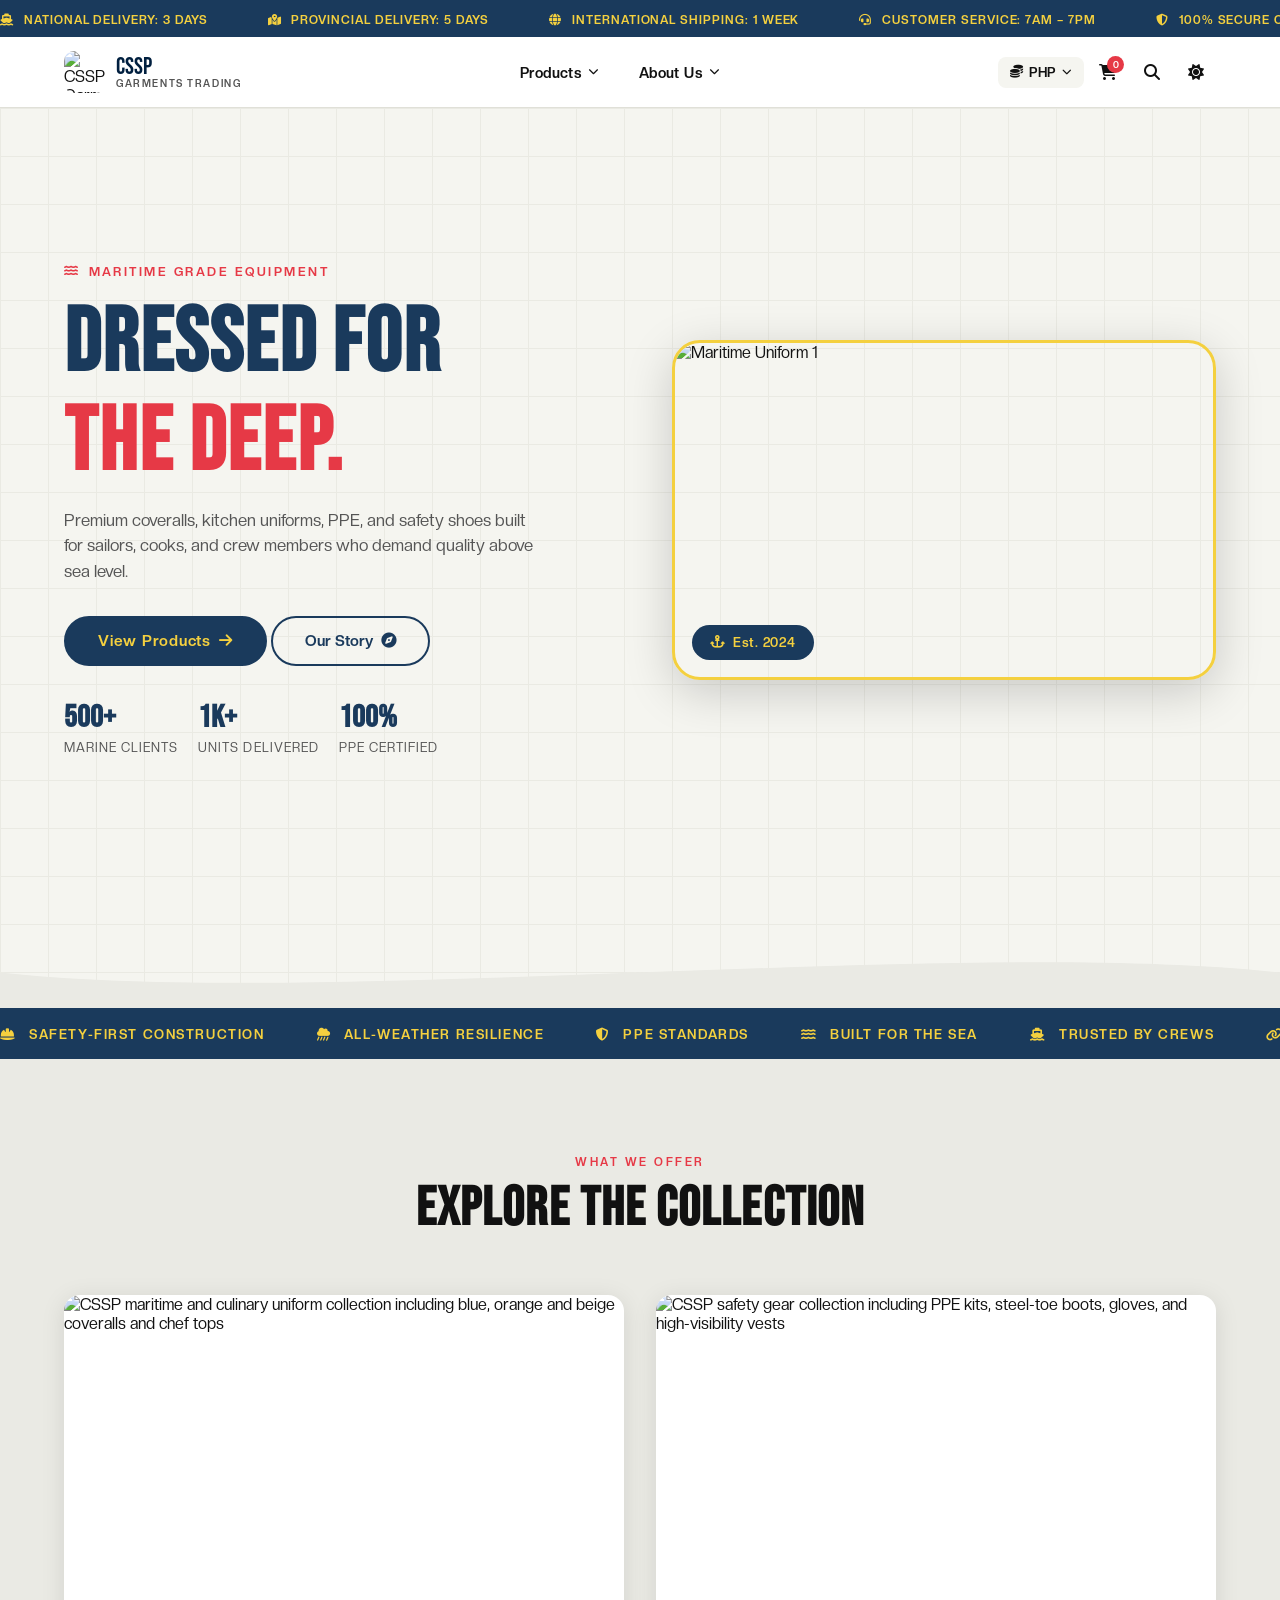
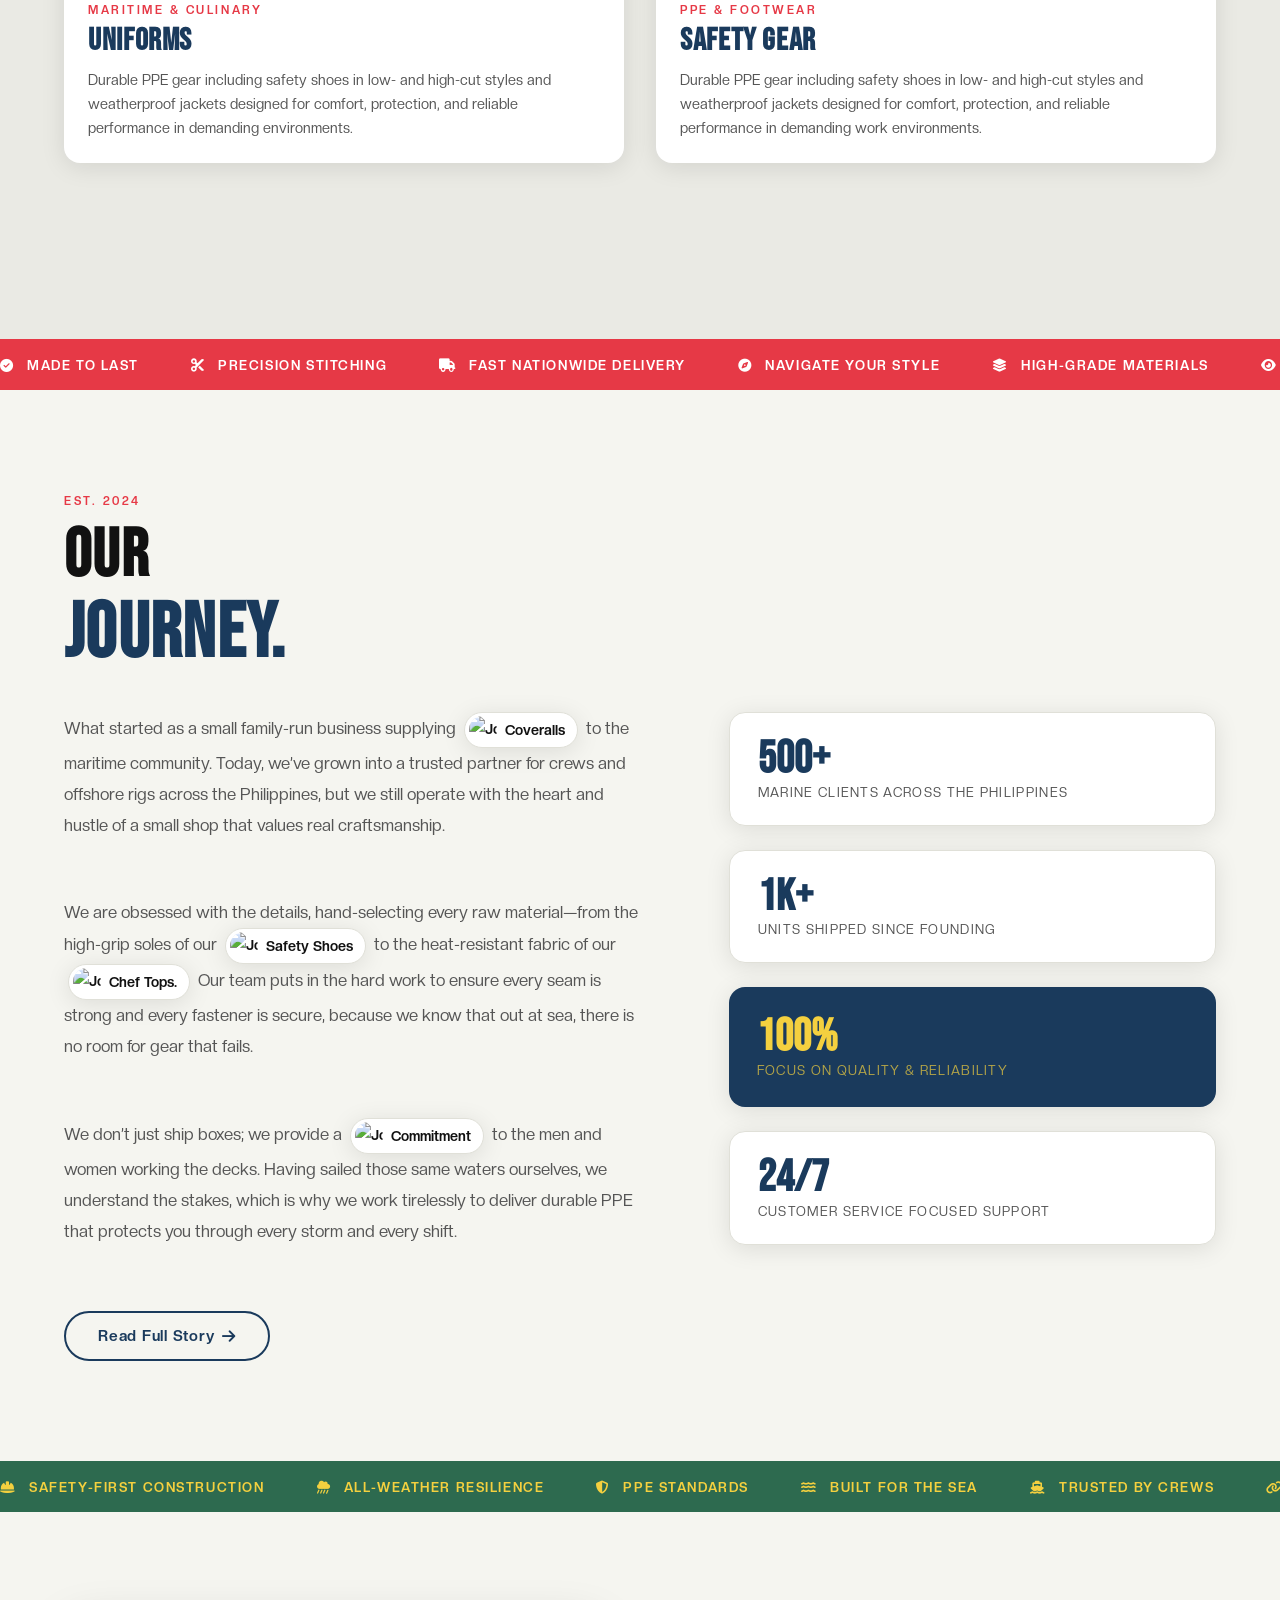
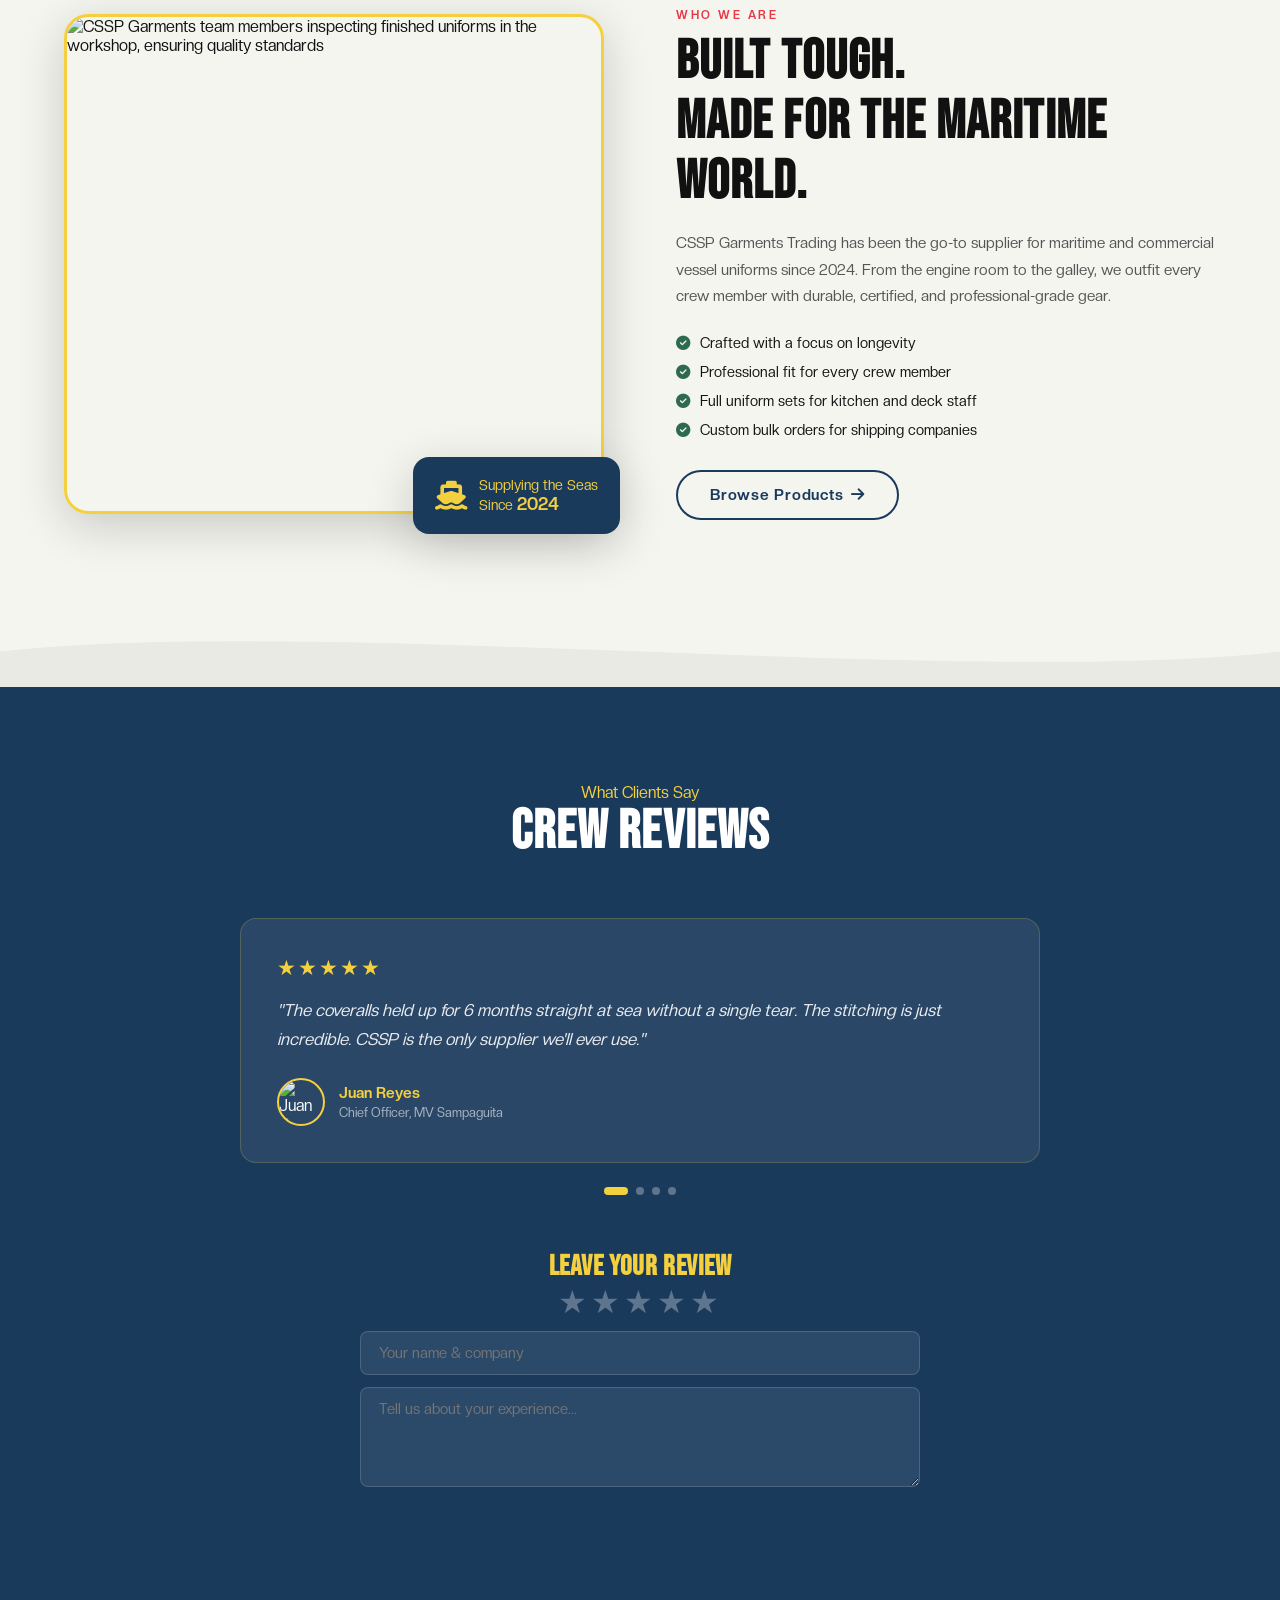
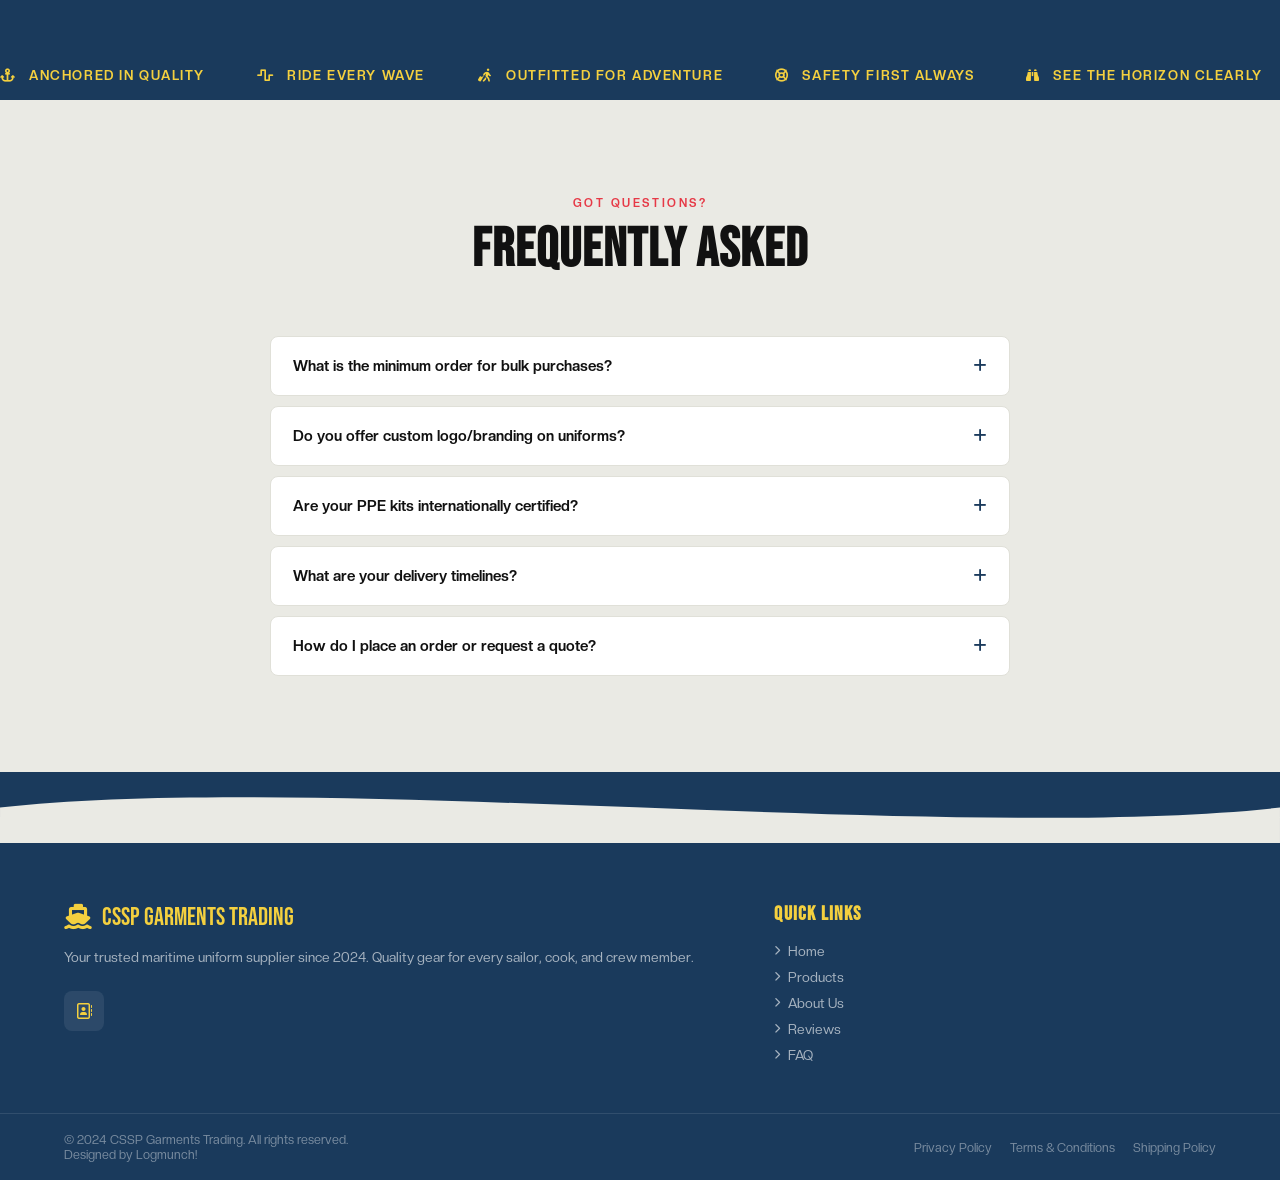
==== commit b79f53c9: "Update Index" ====
--- a/index.html
+++ b/index.html
@@ -26,10 +26,10 @@
       <header class="site-header" id="siteHeader">
         <div class="header-inner">
         <!-- LOGO -->
-          <a href="./index.html" class="logo-wrap" aria-label="CSSP Garments Trading homepage">
+          <a href="./home.html" class="logo-wrap" aria-label="CSSP Garments Trading homepage">
             <div class="logo-icon">
-              <img src="./Assets/logo-light-text.png" class="logo-img light-logo" alt="CSSP Garments Trading logo, light version" />
-              <img src="./Assets/logo-dark-text.png" class="logo-img dark-logo" alt="CSSP Garments Trading logo, dark version" />
+              <img src="./logo-light-text.png" class="logo-img light-logo" alt="CSSP Garments Trading logo, light version" />
+              <img src="./logo-dark-text.png" class="logo-img dark-logo" alt="CSSP Garments Trading logo, dark version" />
             </div>
             <div class="logo-text">CSSP<span>Garments&nbsp;Trading</span></div>
           </a>
@@ -149,12 +149,12 @@
       
           <div class="hero-image-wrap">
               <div class="hero-image-frame">
-                <img src="./Assets/Index/hero-image-one-hand stitch.JPG" class="hero-img-slide img-active" alt="Maritime Uniform 1" />
-                <img src="./Assets/Index/hero-image-two-tag.JPG" class="hero-img-slide" alt="Maritime Uniform 2" />
-                <img src="./Assets/Index/hero-image-three-staff.JPG" class="hero-img-slide" alt="Maritime Uniform 3" />
-                <img src="./Assets/Index/hero-image-four-machine sewing.JPG" class="hero-img-slide" alt="Maritime Uniform 4" />
-                <img src="./Assets/Index/hero-image-five-list.JPG" class="hero-img-slide" alt="Maritime Uniform 5" />
-                <img src="./Assets/Index/hero-image-six-shoeboxes.JPG" class="hero-img-slide" alt="Maritime Uniform 6" />
+                <img src="./hero-image-one-hand stitch.JPG" class="hero-img-slide img-active" alt="Maritime Uniform 1" />
+                <img src="./hero-image-two-tag.JPG" class="hero-img-slide" alt="Maritime Uniform 2" />
+                <img src="./hero-image-three-staff.JPG" class="hero-img-slide" alt="Maritime Uniform 3" />
+                <img src="./hero-image-four-machine sewing.JPG" class="hero-img-slide" alt="Maritime Uniform 4" />
+                <img src="./hero-image-five-list.JPG" class="hero-img-slide" alt="Maritime Uniform 5" />
+                <img src="./hero-image-six-shoeboxes.JPG" class="hero-img-slide" alt="Maritime Uniform 6" />
   
           <div class="hero-badge">
             <i class="fa-solid fa-anchor"></i>Est. 2024
@@ -259,7 +259,7 @@
         <p class="journey-body">
           What started as a small family-run business supplying
           <a class="img-chip" href="products.html#uniforms" aria-label="View coveralls">
-            <img src="./Assets/Index/journeysection_coverall.png"
+            <img src="./journeysection_coverall.png"
             alt="Journey Section - Coverall" />Coveralls
           </a>
             to the maritime community. Today, we’ve grown into a trusted partner for crews and offshore rigs across the Philippines, 
@@ -268,12 +268,12 @@
         <p class="journey-body"> 
           We are obsessed with the details, hand-selecting every raw material—from the high-grip soles of our
           <a class="img-chip" href="products.html#safety-footwears" aria-label="View safety boots">
-            <img src="./Assets/Index/journeysection_safety_shoes.png"
+            <img src="./journeysection_safety_shoes.png"
             alt="Journey Section - Safety Shoes" />Safety Shoes
           </a>
             to the heat-resistant fabric of our
           <a class="img-chip" href="products.html#uniforms" aria-label="View chef tops">
-            <img src="./Assets/Index/journeysection_chef top.png"
+            <img src="./journeysection_chef top.png"
             alt="Journey Section - Chef Top" />Chef Tops.
           </a>
           Our team puts in the hard work to ensure every seam is strong and every fastener is secure, because we know that out at sea, there is no room for gear that fails.
@@ -281,7 +281,7 @@
         <p class="journey-body">
           We don’t just ship boxes; we provide a
           <a class="img-chip" href="aboutus.html" aria-label="View About Us Page">
-            <img src="./Assets/Index/journeysection_wroker.png"
+            <img src="./journeysection_wroker.png"
             alt="Journey Section - Worker" />Commitment
           </a>
             to the men and women working the decks. Having sailed those same waters ourselves, we understand the stakes, 
@@ -363,7 +363,7 @@
           <svg viewBox="0 0 1440 80" xmlns="http://www.w3.org/2000/svg"><path d="M0,40 C360,0 1080,80 1440,40 L1440,0 L0,0 Z"/></svg>
         </div>
 
-              <!-- PRODUCT REVIEWS -->
+          <!-- PRODUCT REVIEWS -->
             <section class="reviews" id="reviews">
               <div class="section-header">
                 <p class="section-sub">What Clients Say</p>
@@ -410,7 +410,6 @@
                       </div>
                         </div>
                 
-
                 <div class="slider-controls">
                   <button class="slider-dot active" data-index="0"></button>
                   <button class="slider-dot" data-index="1"></button>
@@ -419,6 +418,7 @@
                 </div>
             </div>
             </div>
+            
             
 
           <!-- review form -->
@@ -589,7 +589,7 @@
                     </table>
                       <p class="size-guide-title">Materials</p>
                         <div class="materials-grid">
-                        <div class="material-chip">100% Cotton Twill</div>
+                        <div class="material-chip">100% Fine Cotton</div>
                         <div class="material-chip">Durable zipper coverall</div>
                         <div class="material-chip">High-visibility reflector</div>
                         <div class="material-chip">UV-Protection Finish</div>
@@ -669,5 +669,3 @@
       <script src="./JS Files/Index_Script.js"></script>
 </body>
 </html>
-
-
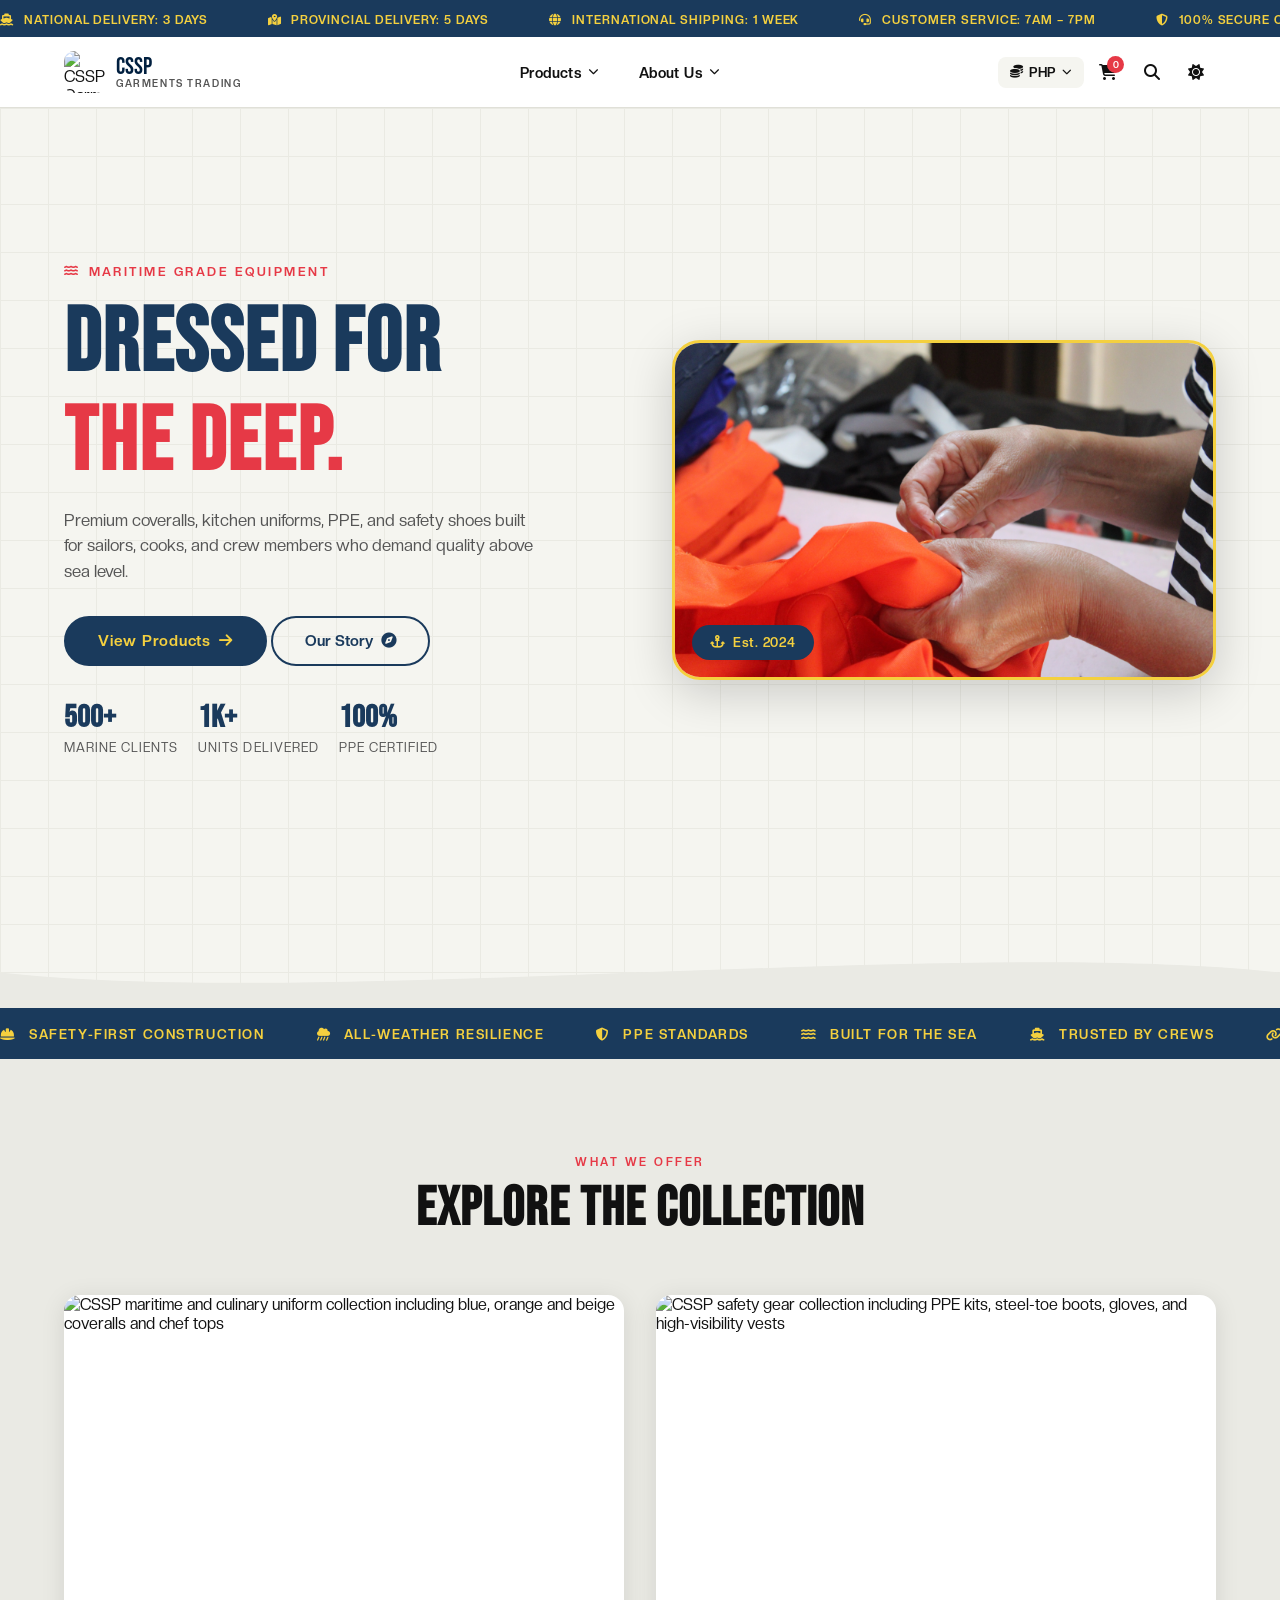
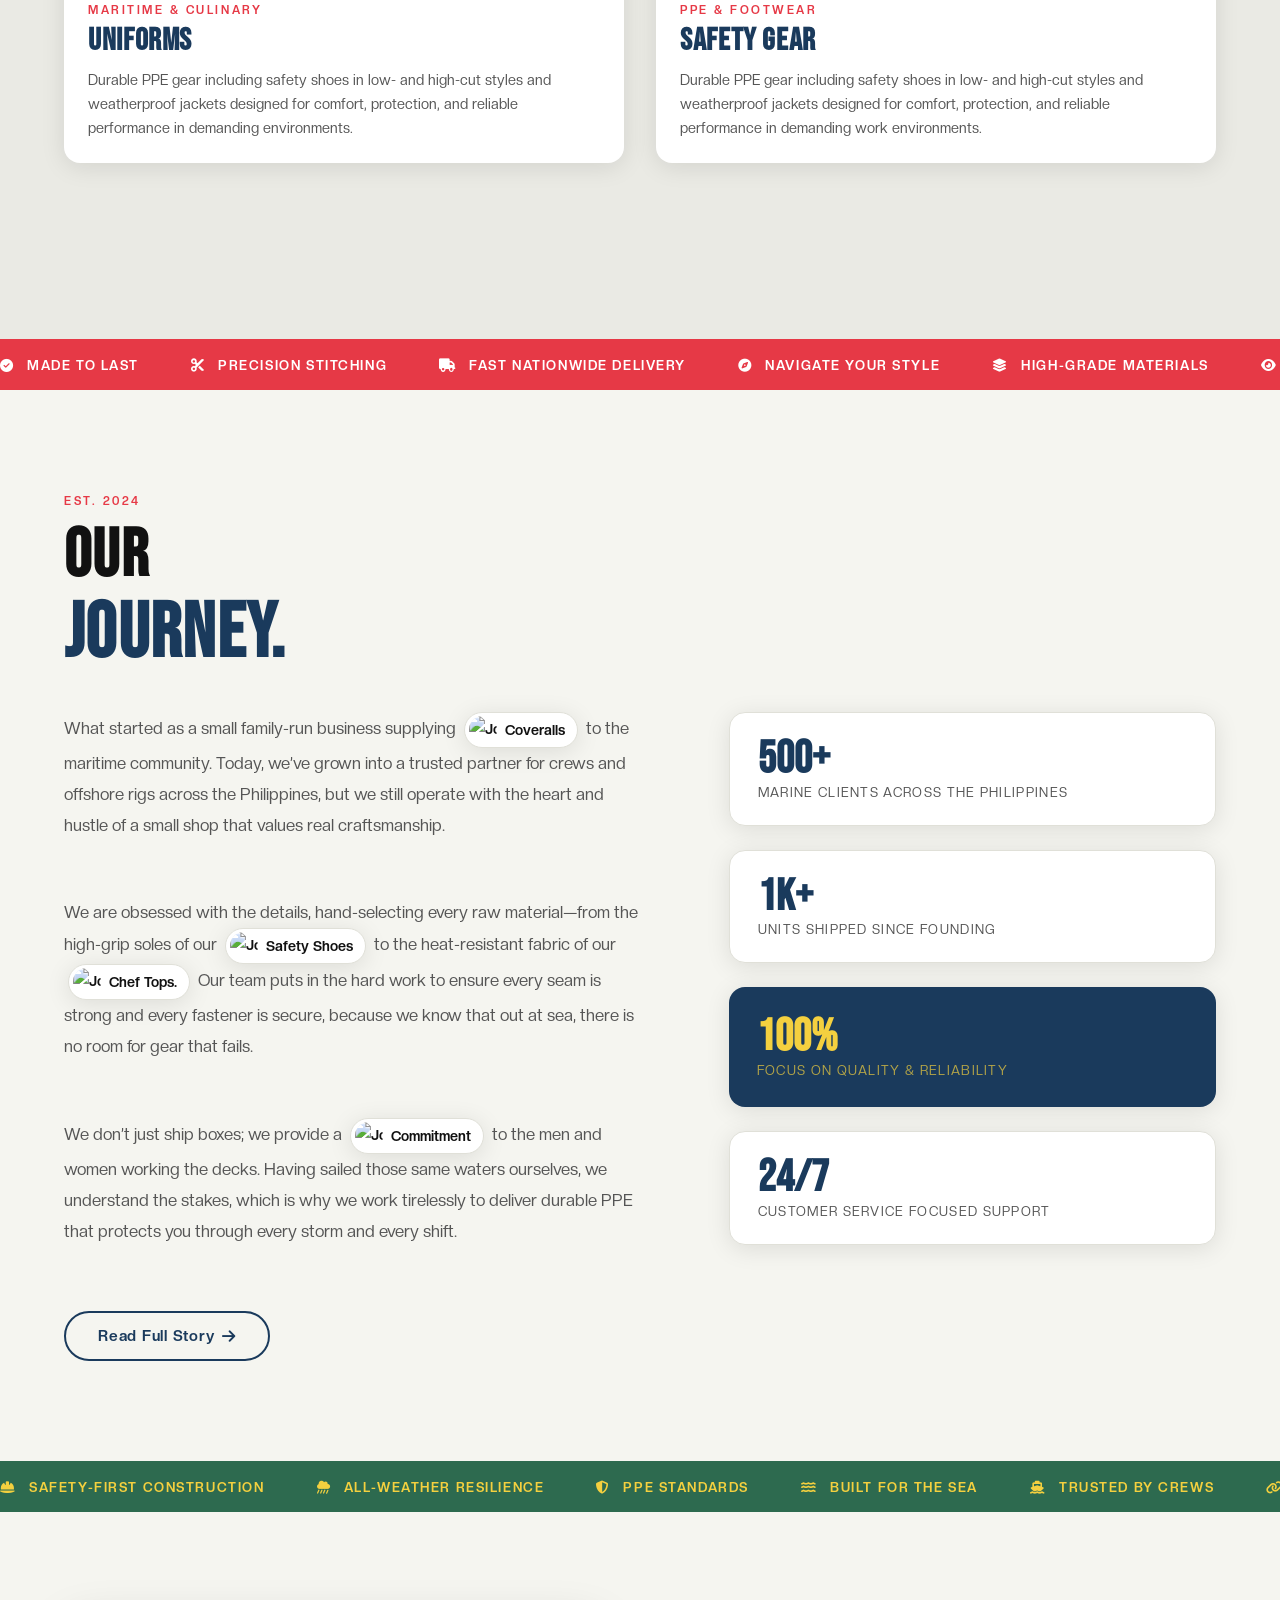
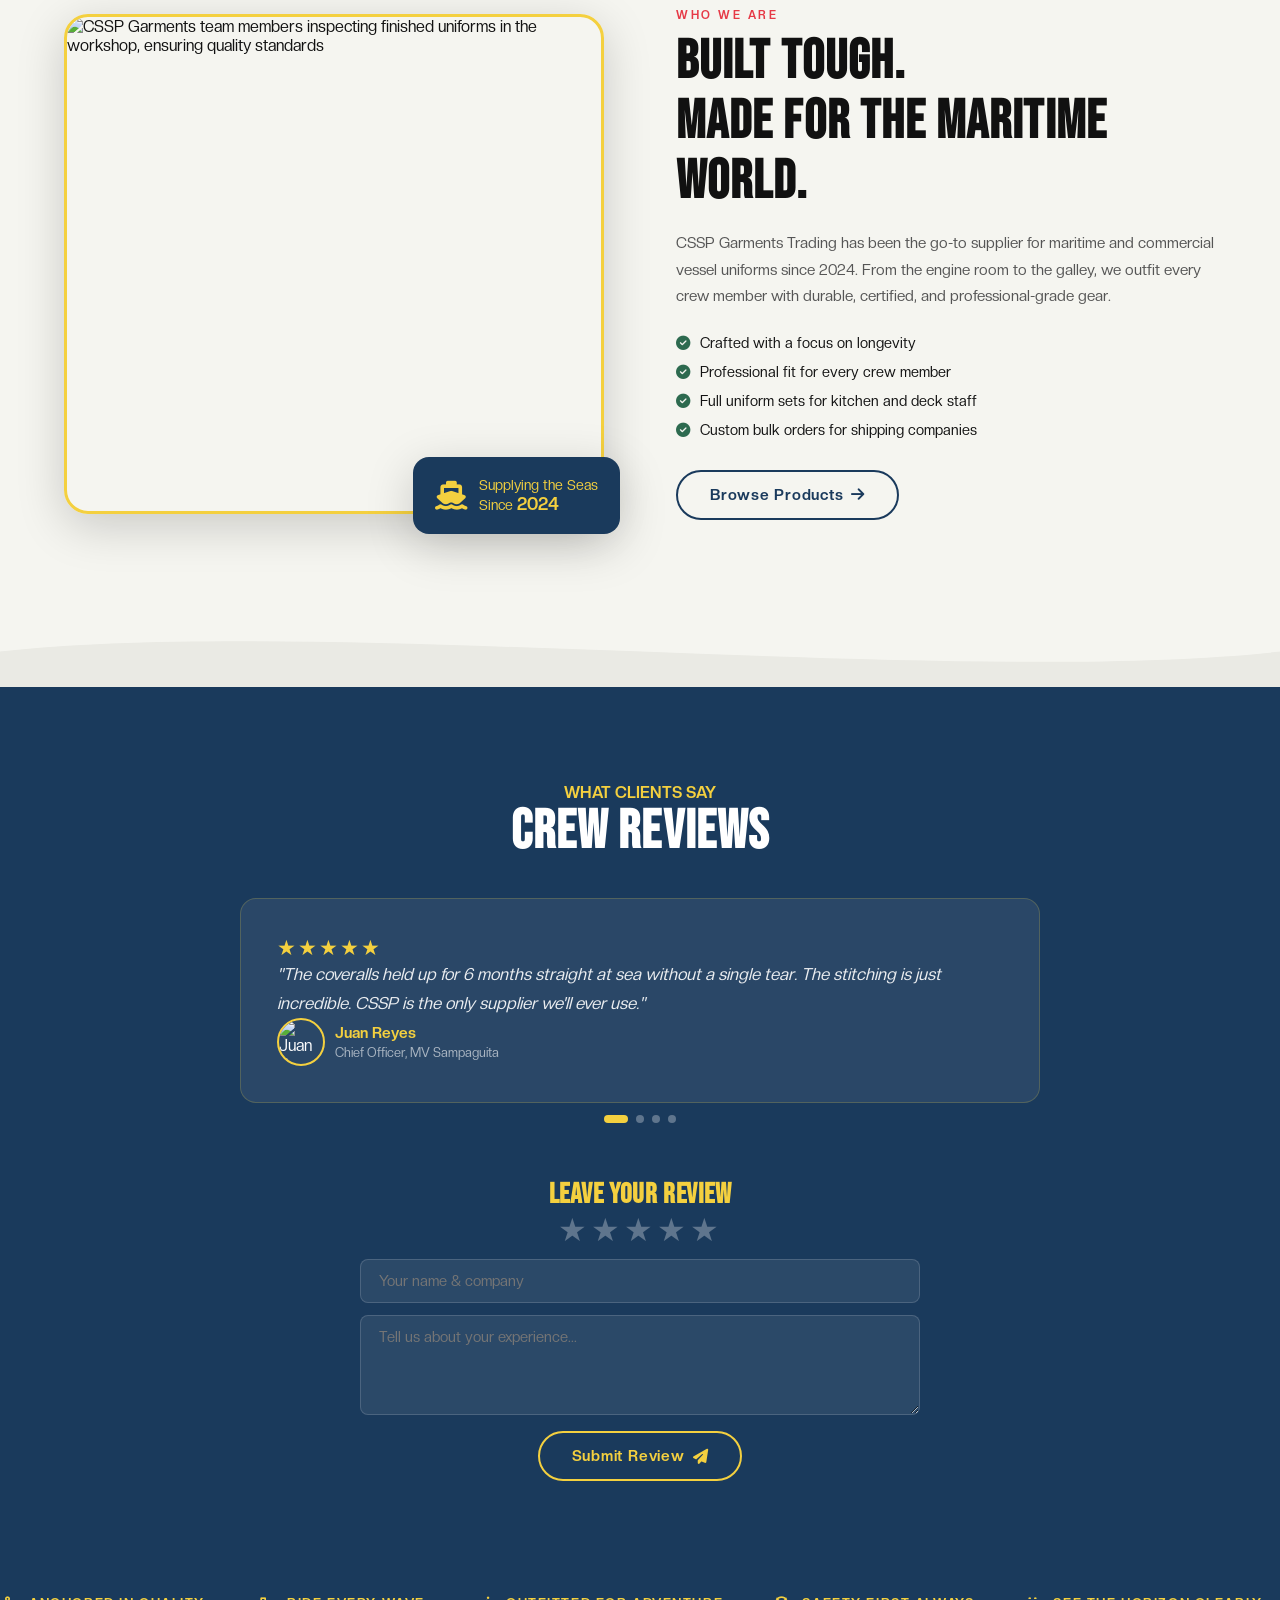
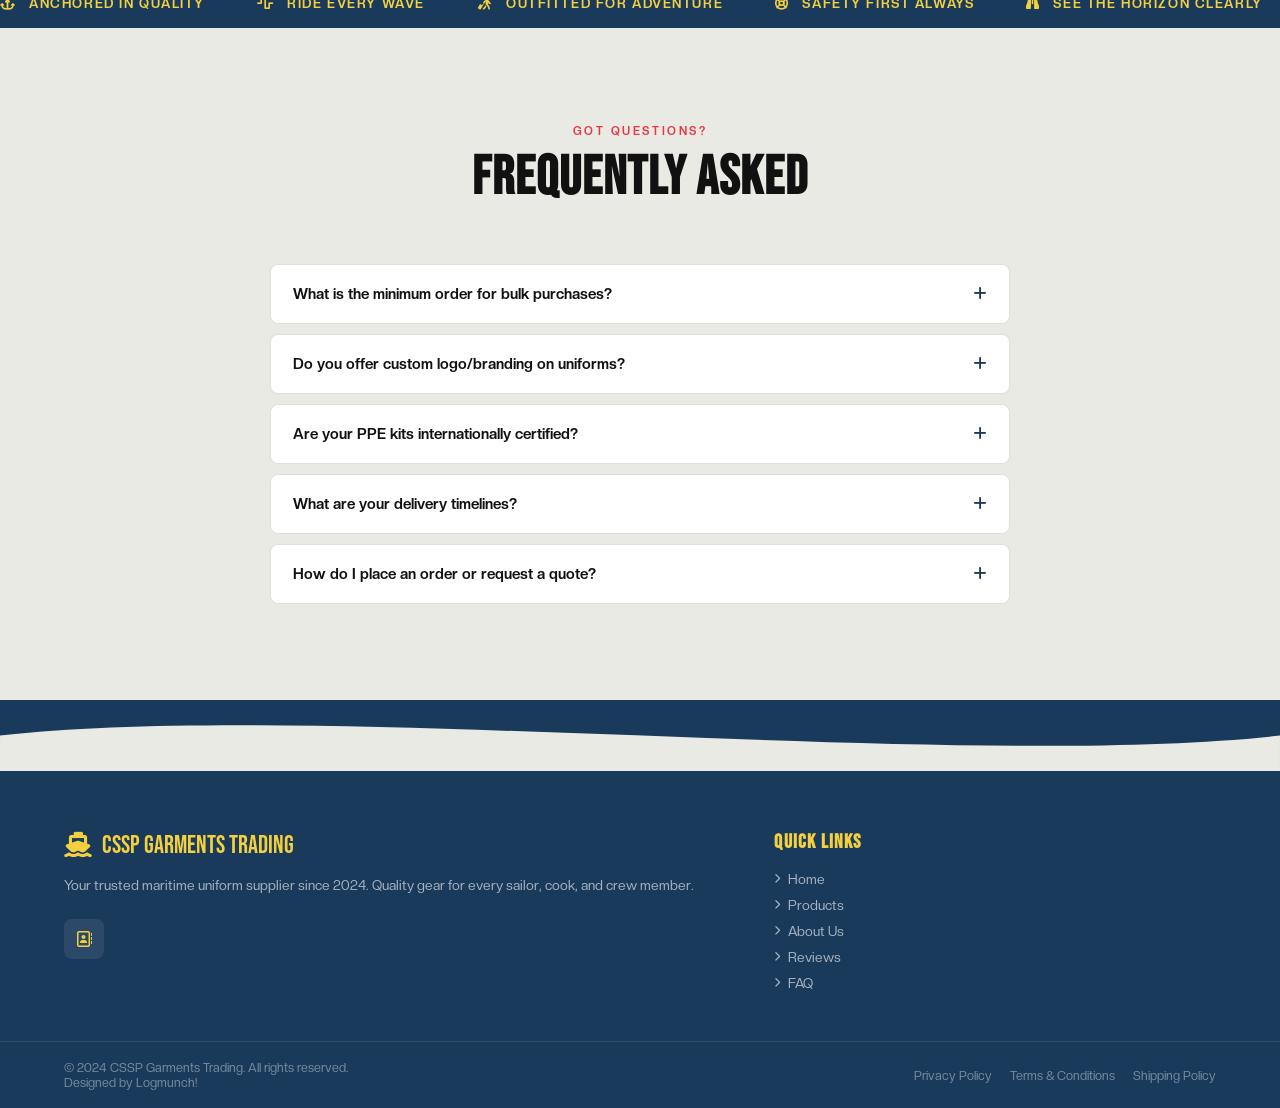
==== commit c045fe8e: "Update image src" ====
--- a/index.html
+++ b/index.html
@@ -26,10 +26,10 @@
       <header class="site-header" id="siteHeader">
         <div class="header-inner">
         <!-- LOGO -->
-          <a href="./home.html" class="logo-wrap" aria-label="CSSP Garments Trading homepage">
+          <a href="./index.html" class="logo-wrap" aria-label="CSSP Garments Trading homepage">
             <div class="logo-icon">
-              <img src="./logo-light-text.png" class="logo-img light-logo" alt="CSSP Garments Trading logo, light version" />
-              <img src="./logo-dark-text.png" class="logo-img dark-logo" alt="CSSP Garments Trading logo, dark version" />
+              <img src="./Assets/logo-light-text.png" class="logo-img light-logo" alt="CSSP Garments Trading logo, light version" />
+              <img src="./Assets/logo-dark-text.png" class="logo-img dark-logo" alt="CSSP Garments Trading logo, dark version" />
             </div>
             <div class="logo-text">CSSP<span>Garments&nbsp;Trading</span></div>
           </a>
@@ -149,12 +149,12 @@
       
           <div class="hero-image-wrap">
               <div class="hero-image-frame">
-                <img src="./hero-image-one-hand stitch.JPG" class="hero-img-slide img-active" alt="Maritime Uniform 1" />
-                <img src="./hero-image-two-tag.JPG" class="hero-img-slide" alt="Maritime Uniform 2" />
-                <img src="./hero-image-three-staff.JPG" class="hero-img-slide" alt="Maritime Uniform 3" />
-                <img src="./hero-image-four-machine sewing.JPG" class="hero-img-slide" alt="Maritime Uniform 4" />
-                <img src="./hero-image-five-list.JPG" class="hero-img-slide" alt="Maritime Uniform 5" />
-                <img src="./hero-image-six-shoeboxes.JPG" class="hero-img-slide" alt="Maritime Uniform 6" />
+                <img src="./Assets/Index/hero-image-one-hand stitch.JPG" class="hero-img-slide img-active" alt="Maritime Uniform 1" />
+                <img src="./Assets/Index/hero-image-two-tag.JPG" class="hero-img-slide" alt="Maritime Uniform 2" />
+                <img src="./Assets/Index/hero-image-three-staff.JPG" class="hero-img-slide" alt="Maritime Uniform 3" />
+                <img src="./Assets/Index/hero-image-four-machine sewing.JPG" class="hero-img-slide" alt="Maritime Uniform 4" />
+                <img src="./Assets/Index/hero-image-five-list.JPG" class="hero-img-slide" alt="Maritime Uniform 5" />
+                <img src="./Assets/Index/hero-image-six-shoeboxes.JPG" class="hero-img-slide" alt="Maritime Uniform 6" />
   
           <div class="hero-badge">
             <i class="fa-solid fa-anchor"></i>Est. 2024
--- a/CSS Files/Index_Style.css
+++ b/CSS Files/Index_Style.css
@@ -98,20 +98,19 @@
 }
 
 /* BUTTON */
-
 .btn-primary{
   display:inline-flex;
   align-items:center;
   gap:8px;
   padding:14px 32px;
-  background:var(--navy);
-  color:var(--yellow);
   border-radius:50px;
   font-weight:700;
   font-size:.95rem;
   letter-spacing:.05em;
+  transition:var(--trans);
+  background:var(--navy);
   border:2px solid var(--navy);
-  transition:var(--trans);
+  color:var(--yellow);
 }
 
 .btn-primary:hover {
@@ -119,6 +118,18 @@
   color:var(--navy);
   transform:translateY(-3px);
   box-shadow:var(--shadow-lg)
+}
+
+.btn-primary#submitReview {
+  transition:var(--trans);
+  border:2px solid var(--yellow);
+  color:var(--yellow);
+}
+
+.btn-primary:hover#submitReview {
+  transition:var(--trans);
+  background:var(--yellow);
+  color:var(--navy);
 }
 
 .btn-ghost {
@@ -142,11 +153,22 @@
 .btn-ghost:hover {
   background: var(--navy);
   color: var(--yellow) !important;
-  transform: translateY(-3px);
+  /*transform: translateY(-3px);*/
+  box-shadow: var(--shadow-lg);
 }
 
 [data-theme="dark"] .btn-ghost {
   color: var(--yellow) !important;
+  border-color: var(--yellow);
+}
+
+[data-theme="dark"] .btn-primary {
+  color: var(--yellow) !important;
+  border-color: var(--yellow);
+}
+
+[data-theme="dark"] .btn-primary:hover {
+  color: var(--navy) !important;
   border-color: var(--yellow);
 }
 
@@ -1881,6 +1903,8 @@
 
 .reviews .section-sub { 
   color: var(--yellow); 
+  text-transform: uppercase;
+  font-weight: bolder;
 }
 
 .reviews .section-title { 
@@ -1910,18 +1934,20 @@
   max-width: 800px;
   margin: 0 auto;
   pointer-events: none;
+  margin-bottom: -18px;
 }
 
 .review-card.active { 
   display: block; 
   pointer-events: auto;
+  margin-bottom: -12px;
+  margin-top: -20px;
 }
 
 .review-stars {
   color: var(--yellow);
   font-size: 1.3rem;
   letter-spacing: 2px;
-  margin-bottom: 16px;
 }
 
 .review-text {
@@ -1929,13 +1955,12 @@
   line-height: 1.75;
   color: rgba(255,255,255,0.9);
   font-style: italic;
-  margin-bottom: 24px;
 }
 
 .reviewer {
   display: flex;
   align-items: center;
-  gap: 14px;
+  gap: 10px;
 }
 
 .reviewer img {
@@ -1964,7 +1989,8 @@
 }
 
 .slider-dot {
-  width: 8px; height: 8px;
+  width: 8px; 
+  height: 8px;
   border-radius: 50%;
   background: rgba(255,255,255,0.3);
   transition: var(--transition);
@@ -1989,7 +2015,7 @@
 .review-form-wrap h3 {
   font-size: 1.8rem;
   color: var(--yellow);
-  margin-top: 20px;
+  margin-top: 10px;
 }
 
 .star-picker {
@@ -2035,7 +2061,7 @@
 }
 
 .review-success {
-  color: #6ee7b7;
+  color: var(--yellow);
   margin-top: 12px;
   font-weight: 600;
   display: flex;
@@ -2618,4 +2644,3 @@
   }
 }
 /* YEY */
-
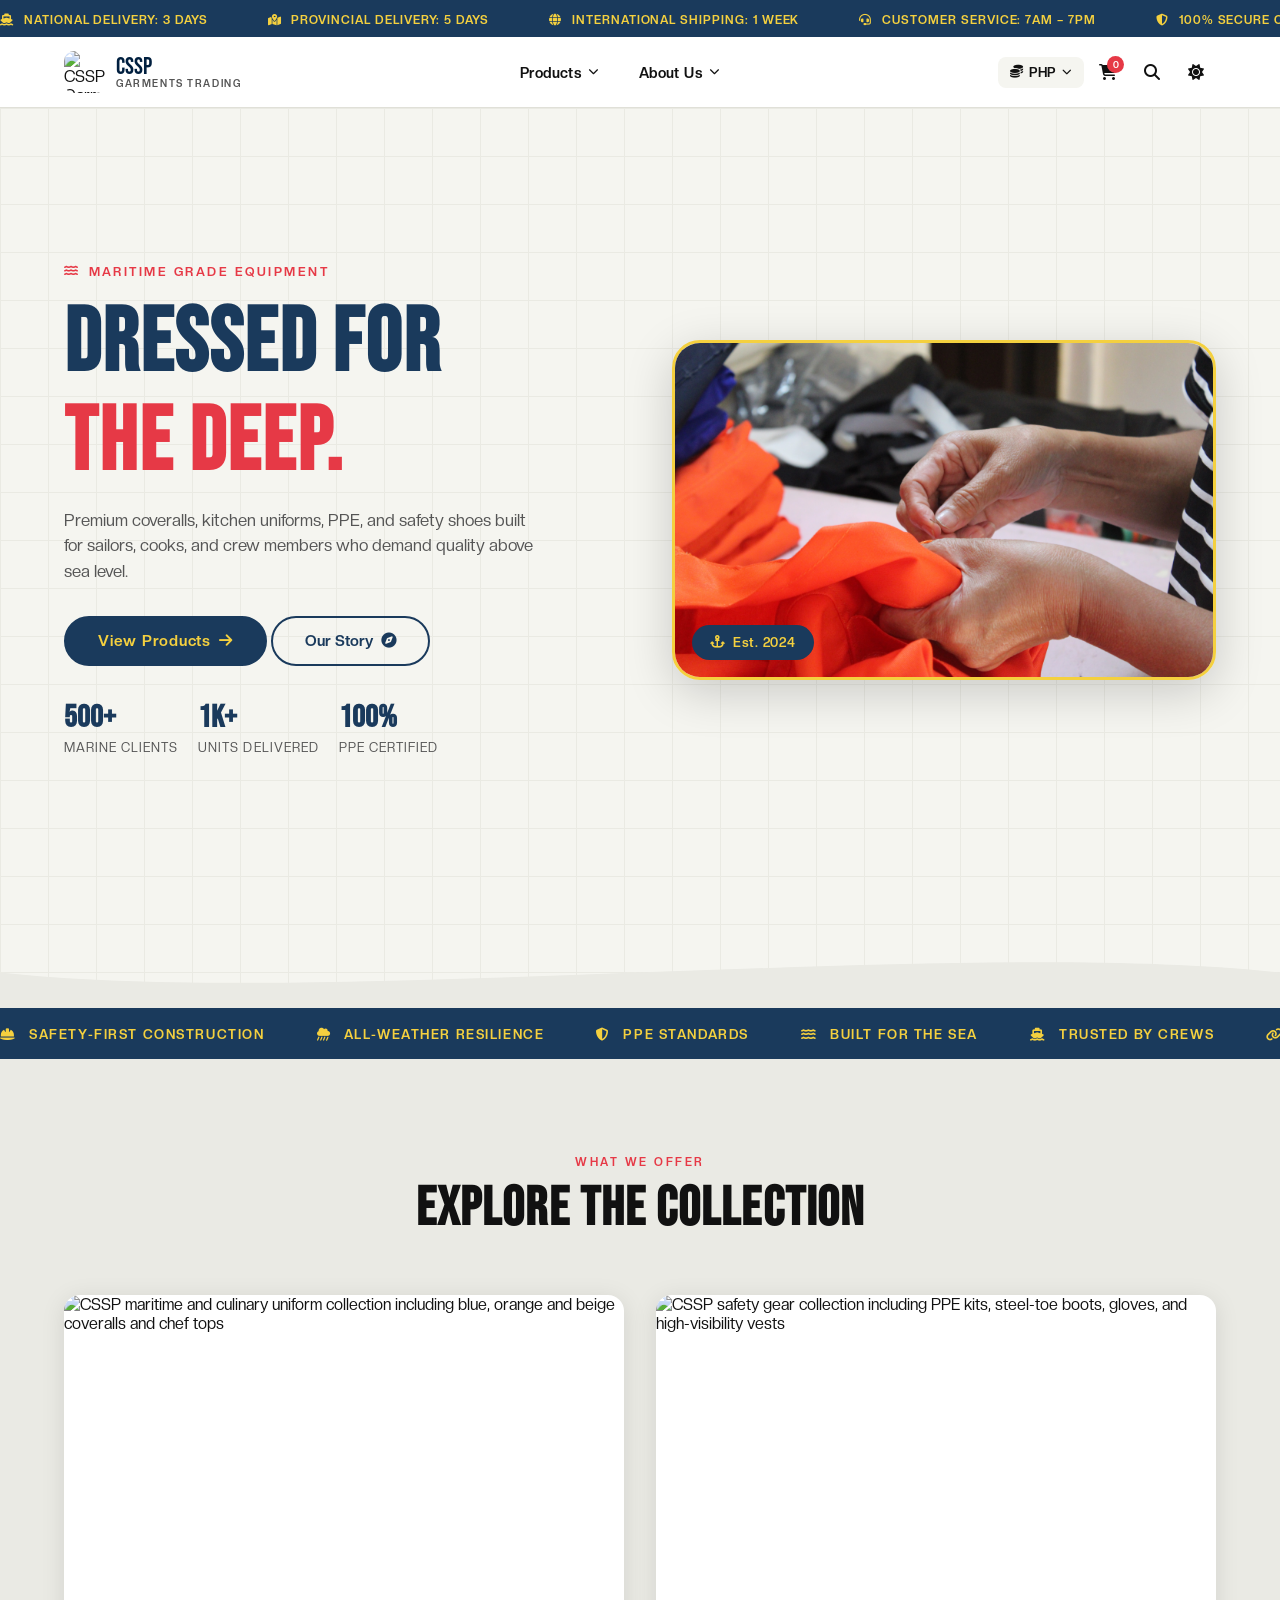
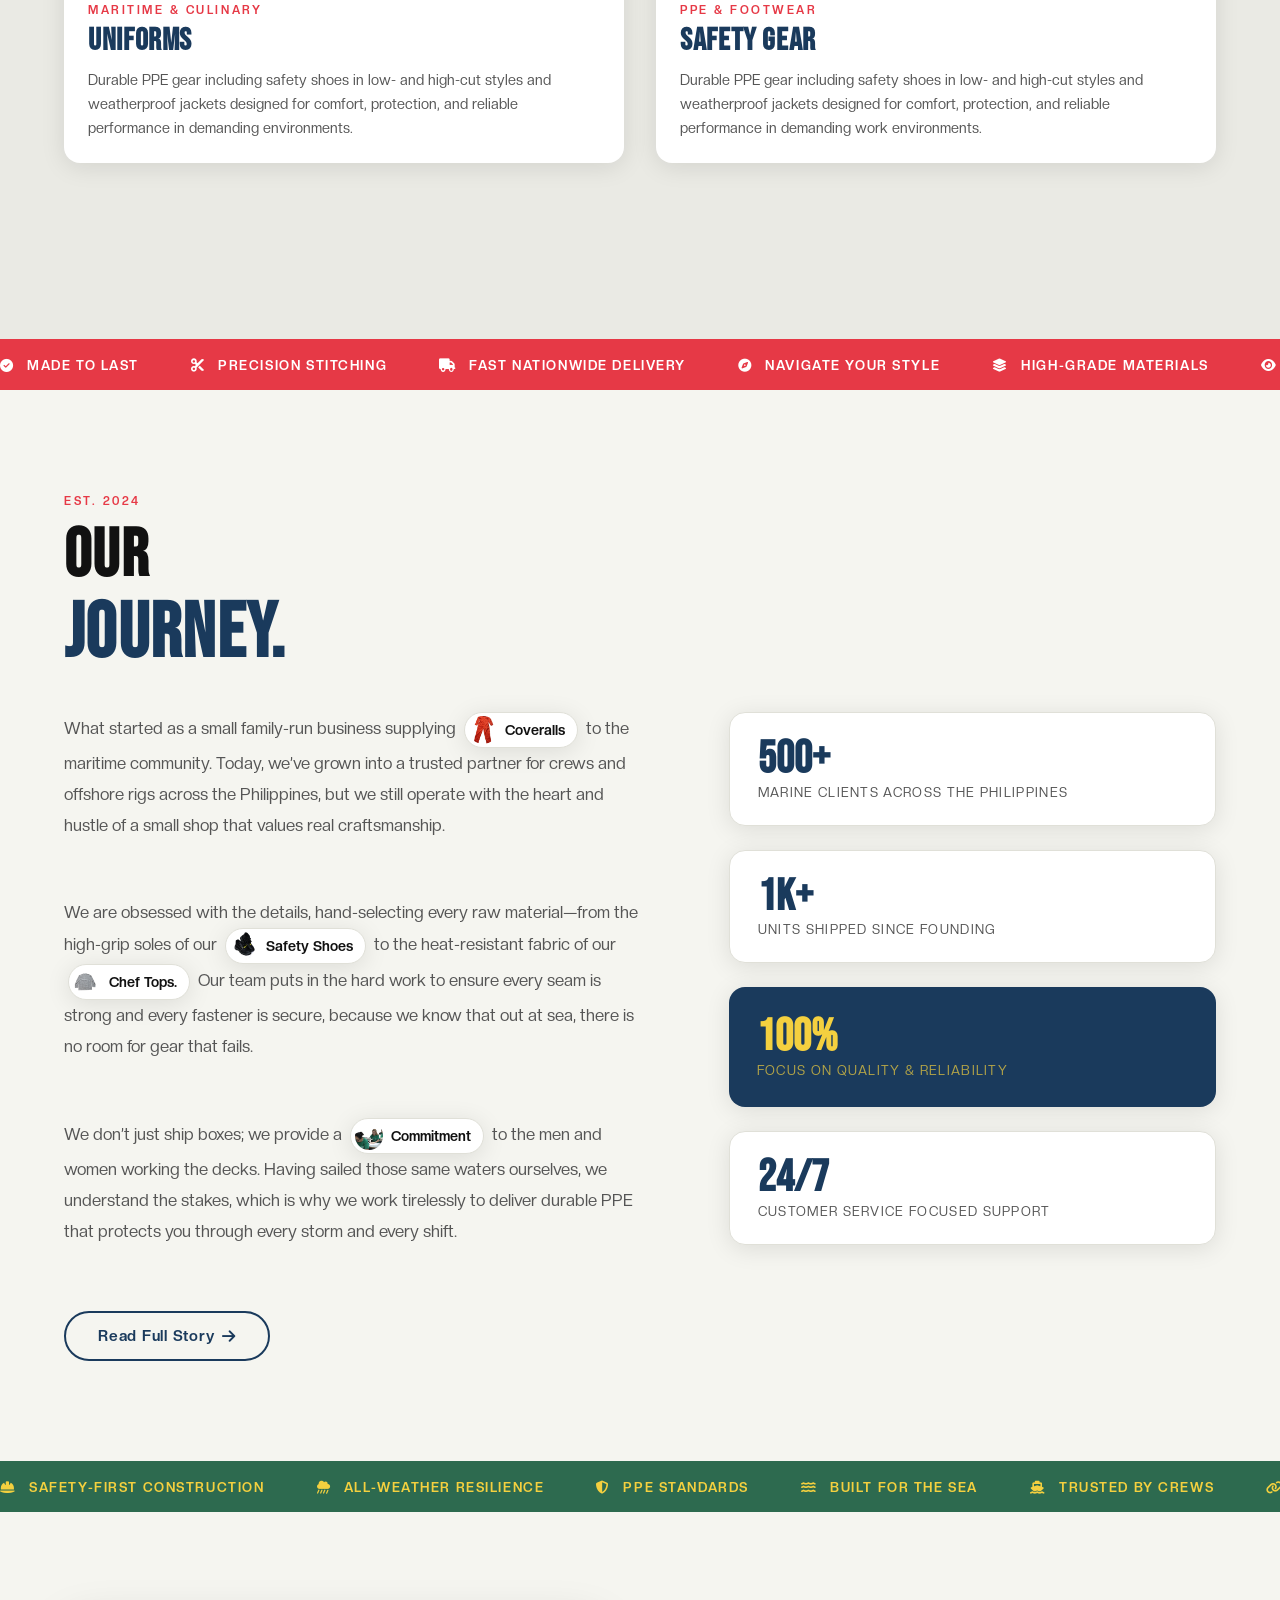
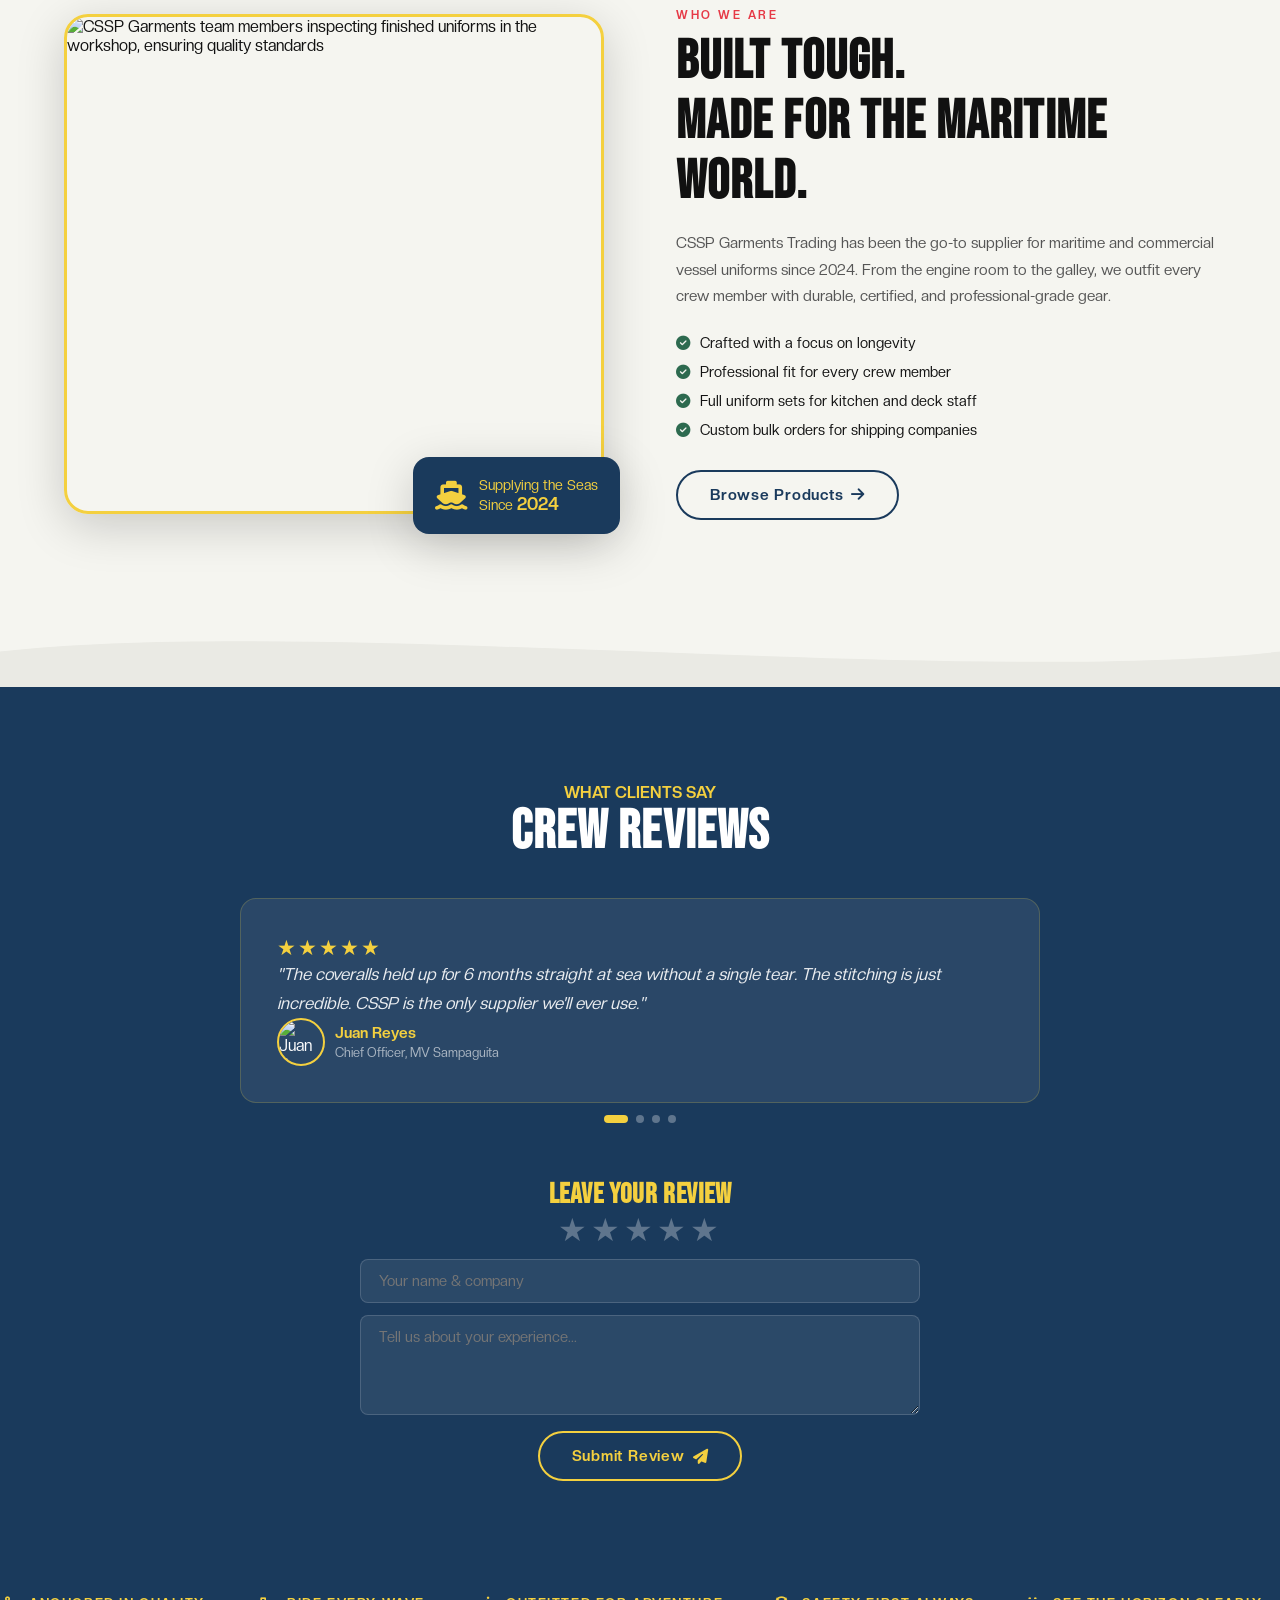
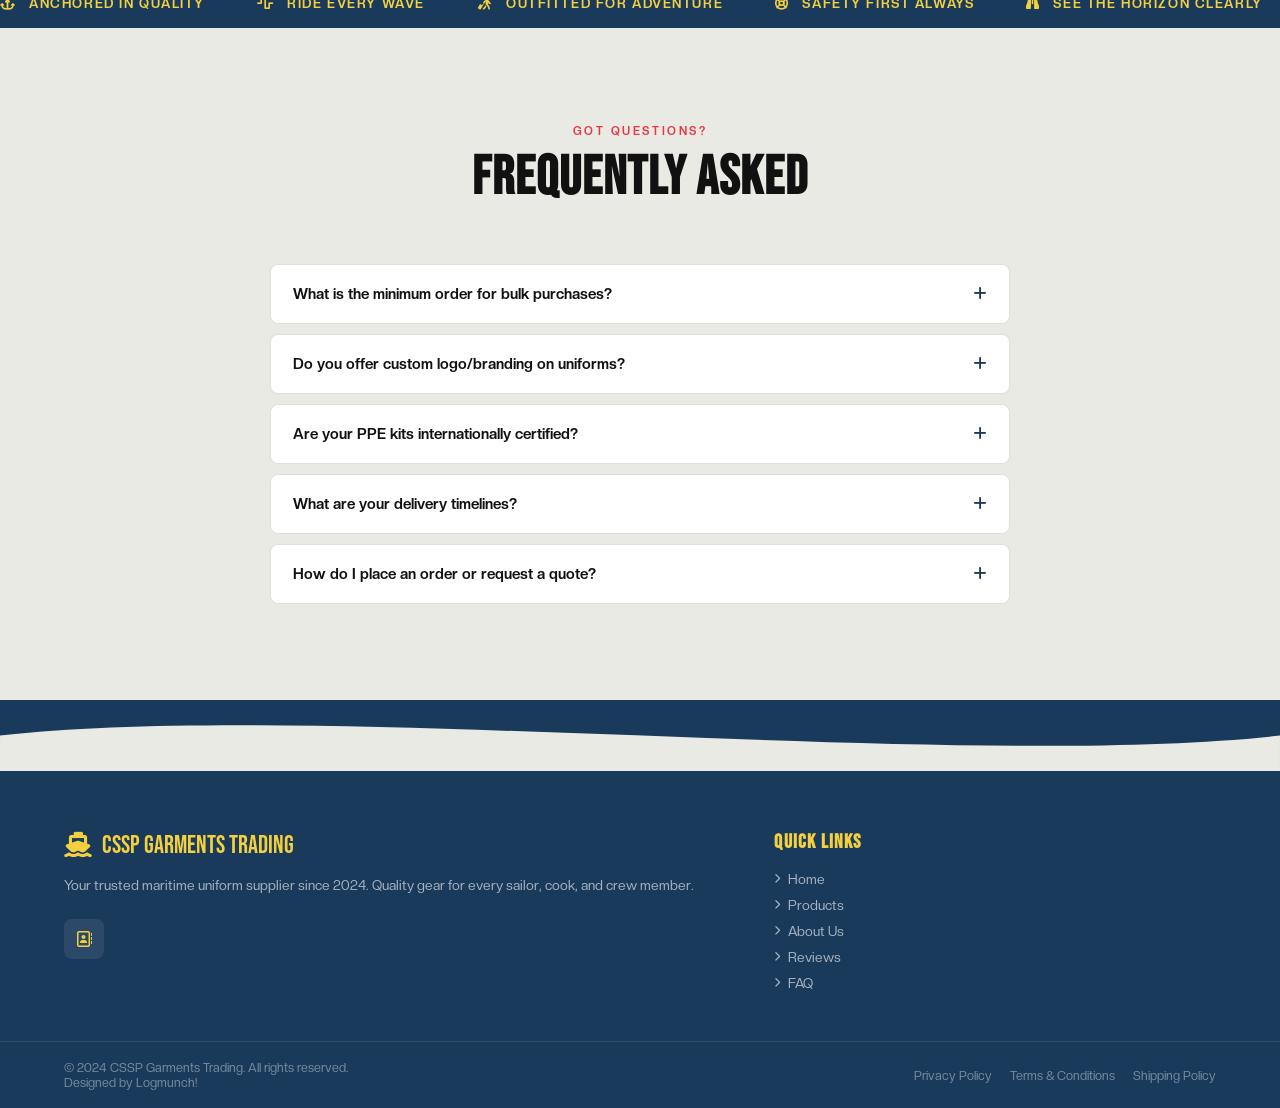
==== commit 514f5b16: "Change the image src path for journey section" ====
--- a/index.html
+++ b/index.html
@@ -3,7 +3,7 @@
 <head>
   <meta charset="UTF-8" />
   <meta name="viewport" content="width=device-width, initial-scale=1.0" />
-  <title>CSSP Garments Trading – Premium Maritime Uniforms</title>
+  <title>CSSP Garments Trading</title>
   <meta name="description" content="CSSP Garments Trading – premium maritime uniforms, PPE, coveralls, safety footwear and kitchen uniforms since 2024." />
   <link rel="icon" href="./Assets/logo-light-text.png" />
   <link rel="stylesheet" href="https://cdnjs.cloudflare.com/ajax/libs/font-awesome/6.5.0/css/all.min.css" />
@@ -259,7 +259,7 @@
         <p class="journey-body">
           What started as a small family-run business supplying
           <a class="img-chip" href="products.html#uniforms" aria-label="View coveralls">
-            <img src="./journeysection_coverall.png"
+            <img src="Assets/Index/journeysection_coverall.png"
             alt="Journey Section - Coverall" />Coveralls
           </a>
             to the maritime community. Today, we’ve grown into a trusted partner for crews and offshore rigs across the Philippines, 
@@ -268,12 +268,12 @@
         <p class="journey-body"> 
           We are obsessed with the details, hand-selecting every raw material—from the high-grip soles of our
           <a class="img-chip" href="products.html#safety-footwears" aria-label="View safety boots">
-            <img src="./journeysection_safety_shoes.png"
+            <img src="Assets/Index/journeysection_safety_shoes.png"
             alt="Journey Section - Safety Shoes" />Safety Shoes
           </a>
             to the heat-resistant fabric of our
           <a class="img-chip" href="products.html#uniforms" aria-label="View chef tops">
-            <img src="./journeysection_chef top.png"
+            <img src="Assets/Index/journeysection_chef top.png"
             alt="Journey Section - Chef Top" />Chef Tops.
           </a>
           Our team puts in the hard work to ensure every seam is strong and every fastener is secure, because we know that out at sea, there is no room for gear that fails.
@@ -281,7 +281,7 @@
         <p class="journey-body">
           We don’t just ship boxes; we provide a
           <a class="img-chip" href="aboutus.html" aria-label="View About Us Page">
-            <img src="./journeysection_wroker.png"
+            <img src="Assets/Index/journeysection_wroker.png"
             alt="Journey Section - Worker" />Commitment
           </a>
             to the men and women working the decks. Having sailed those same waters ourselves, we understand the stakes, 
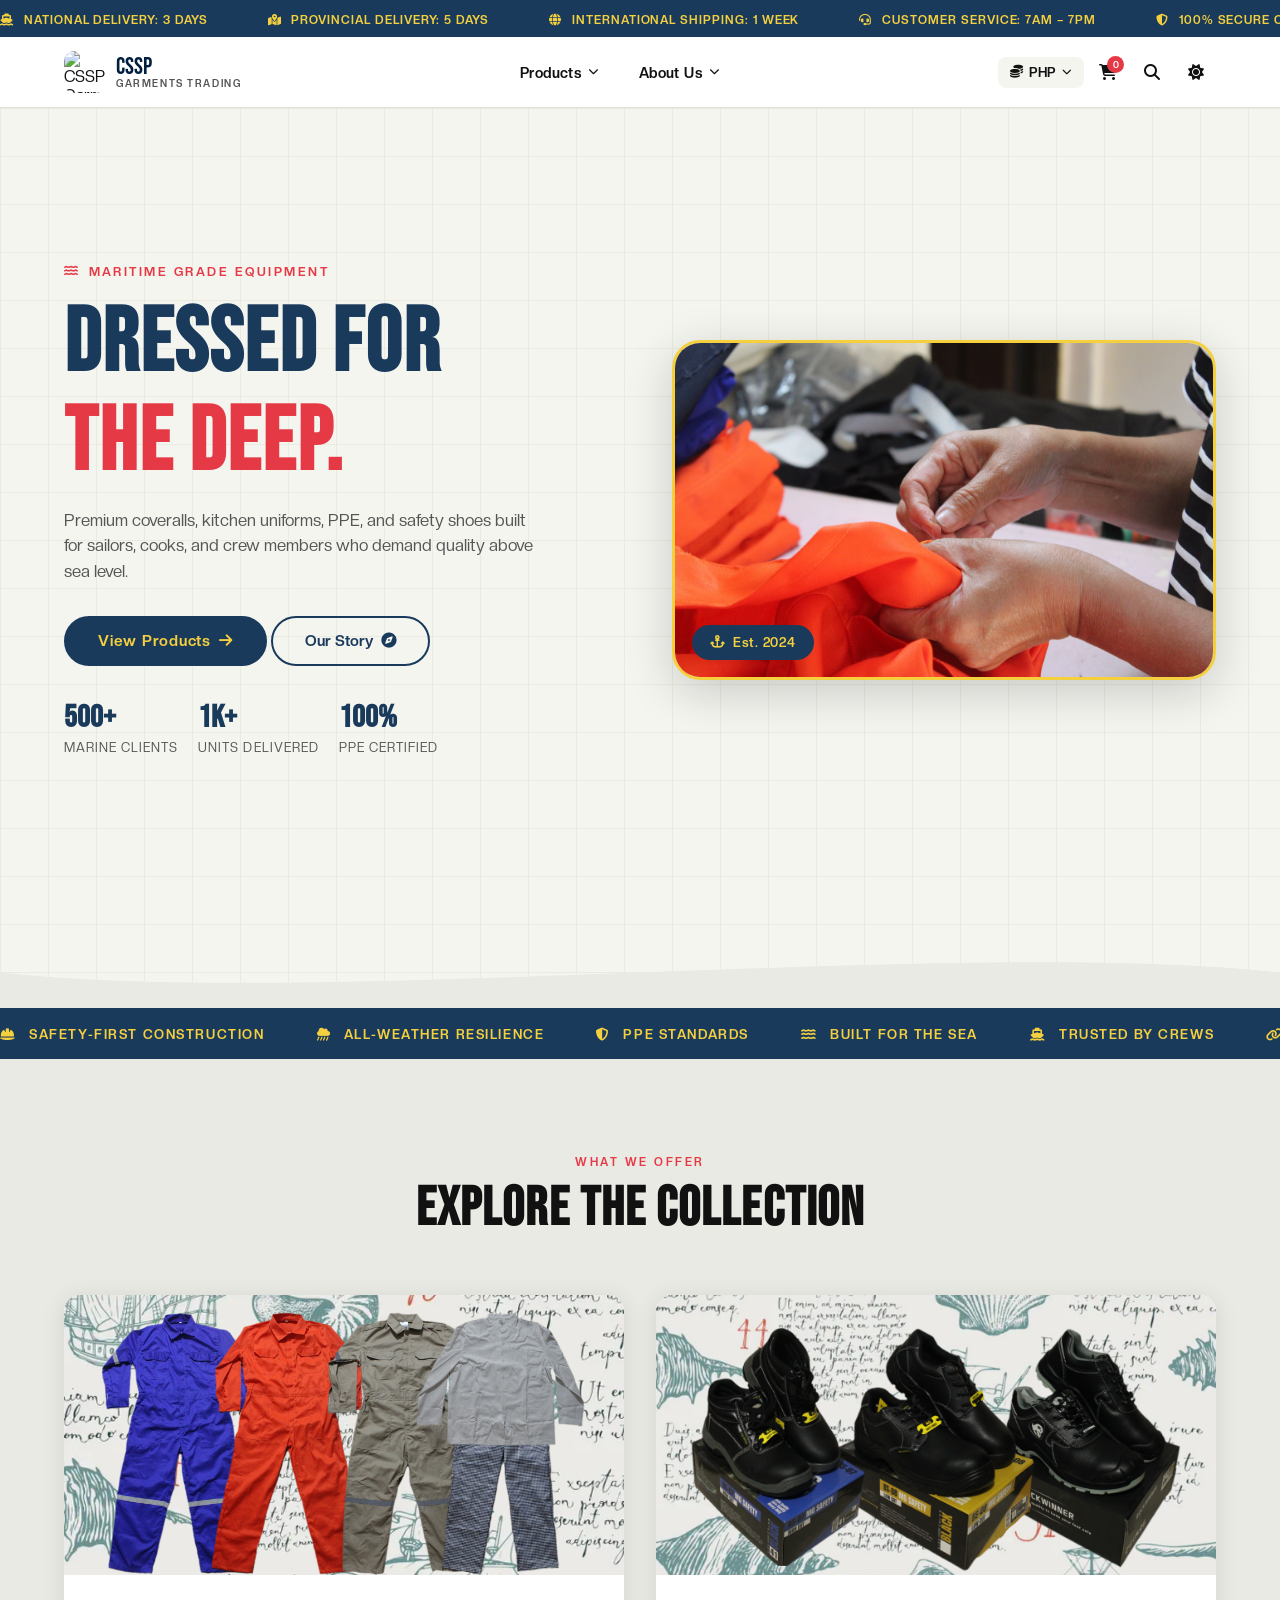
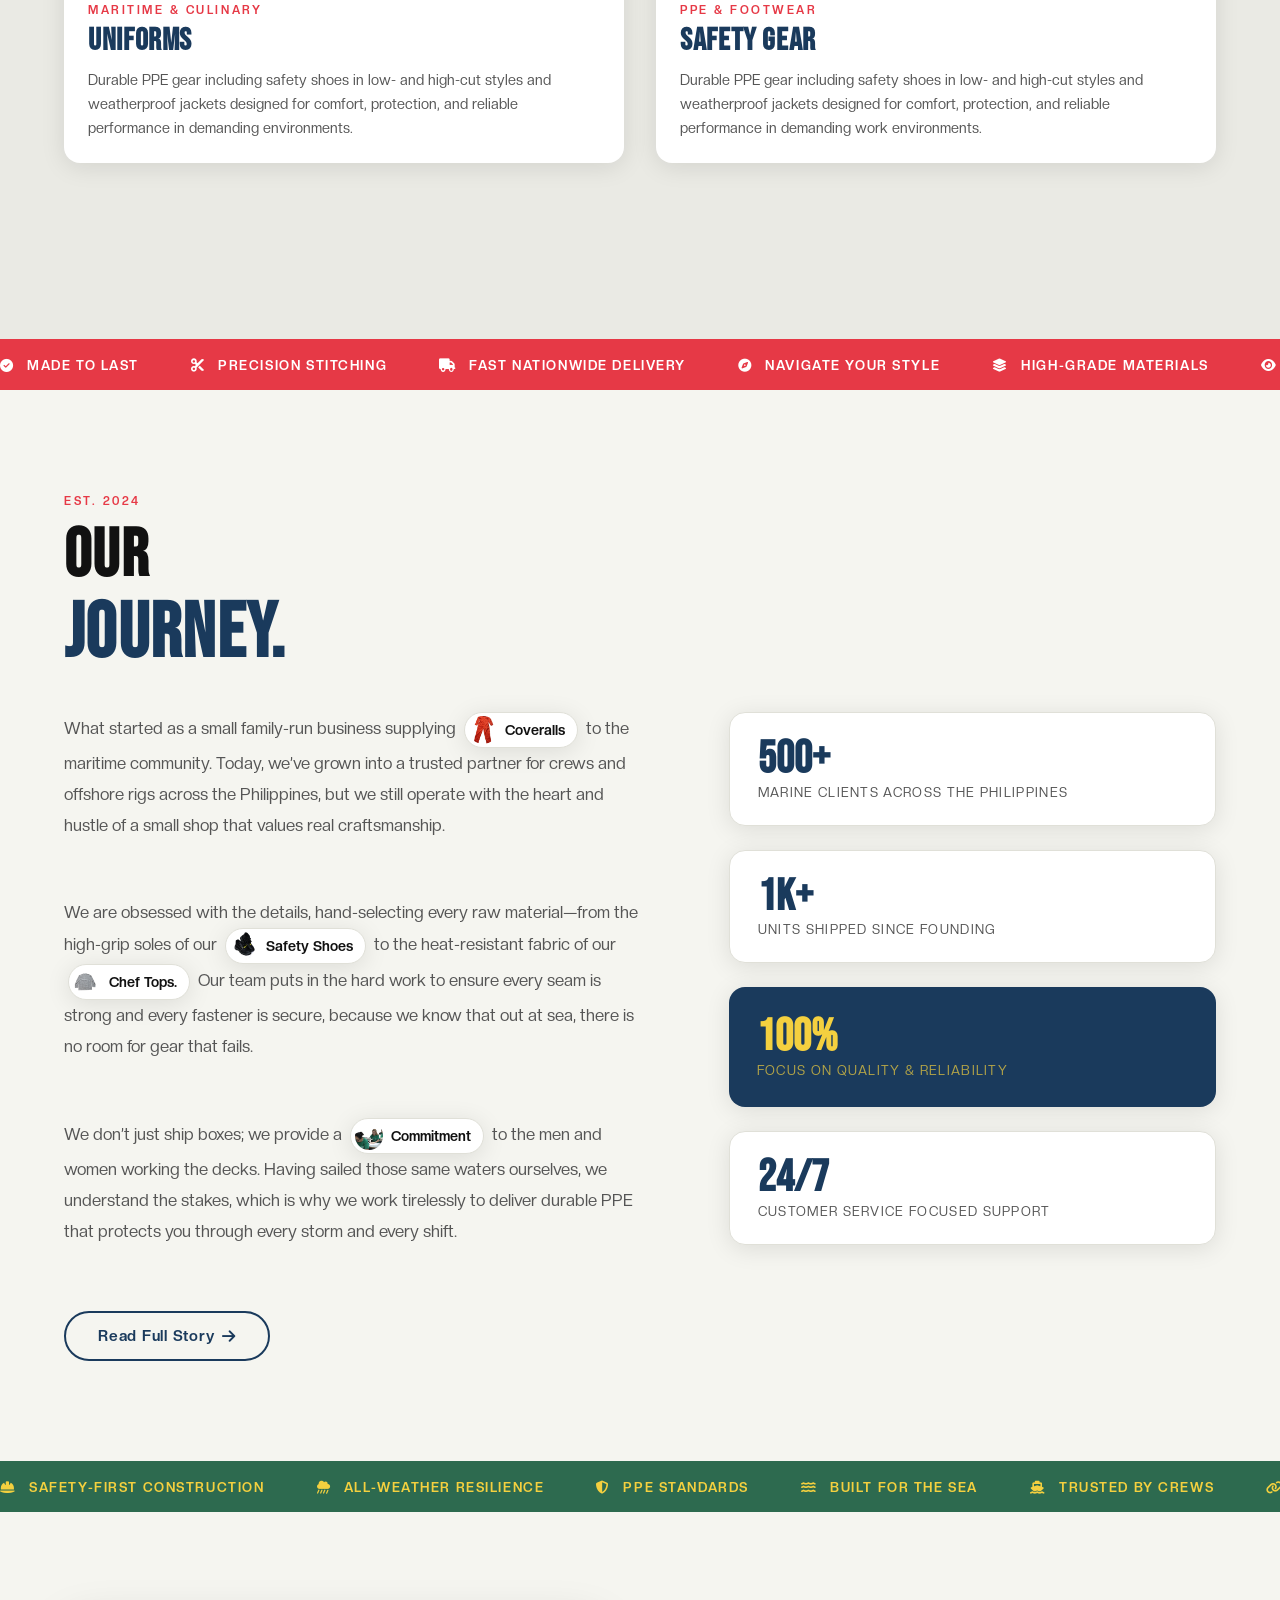
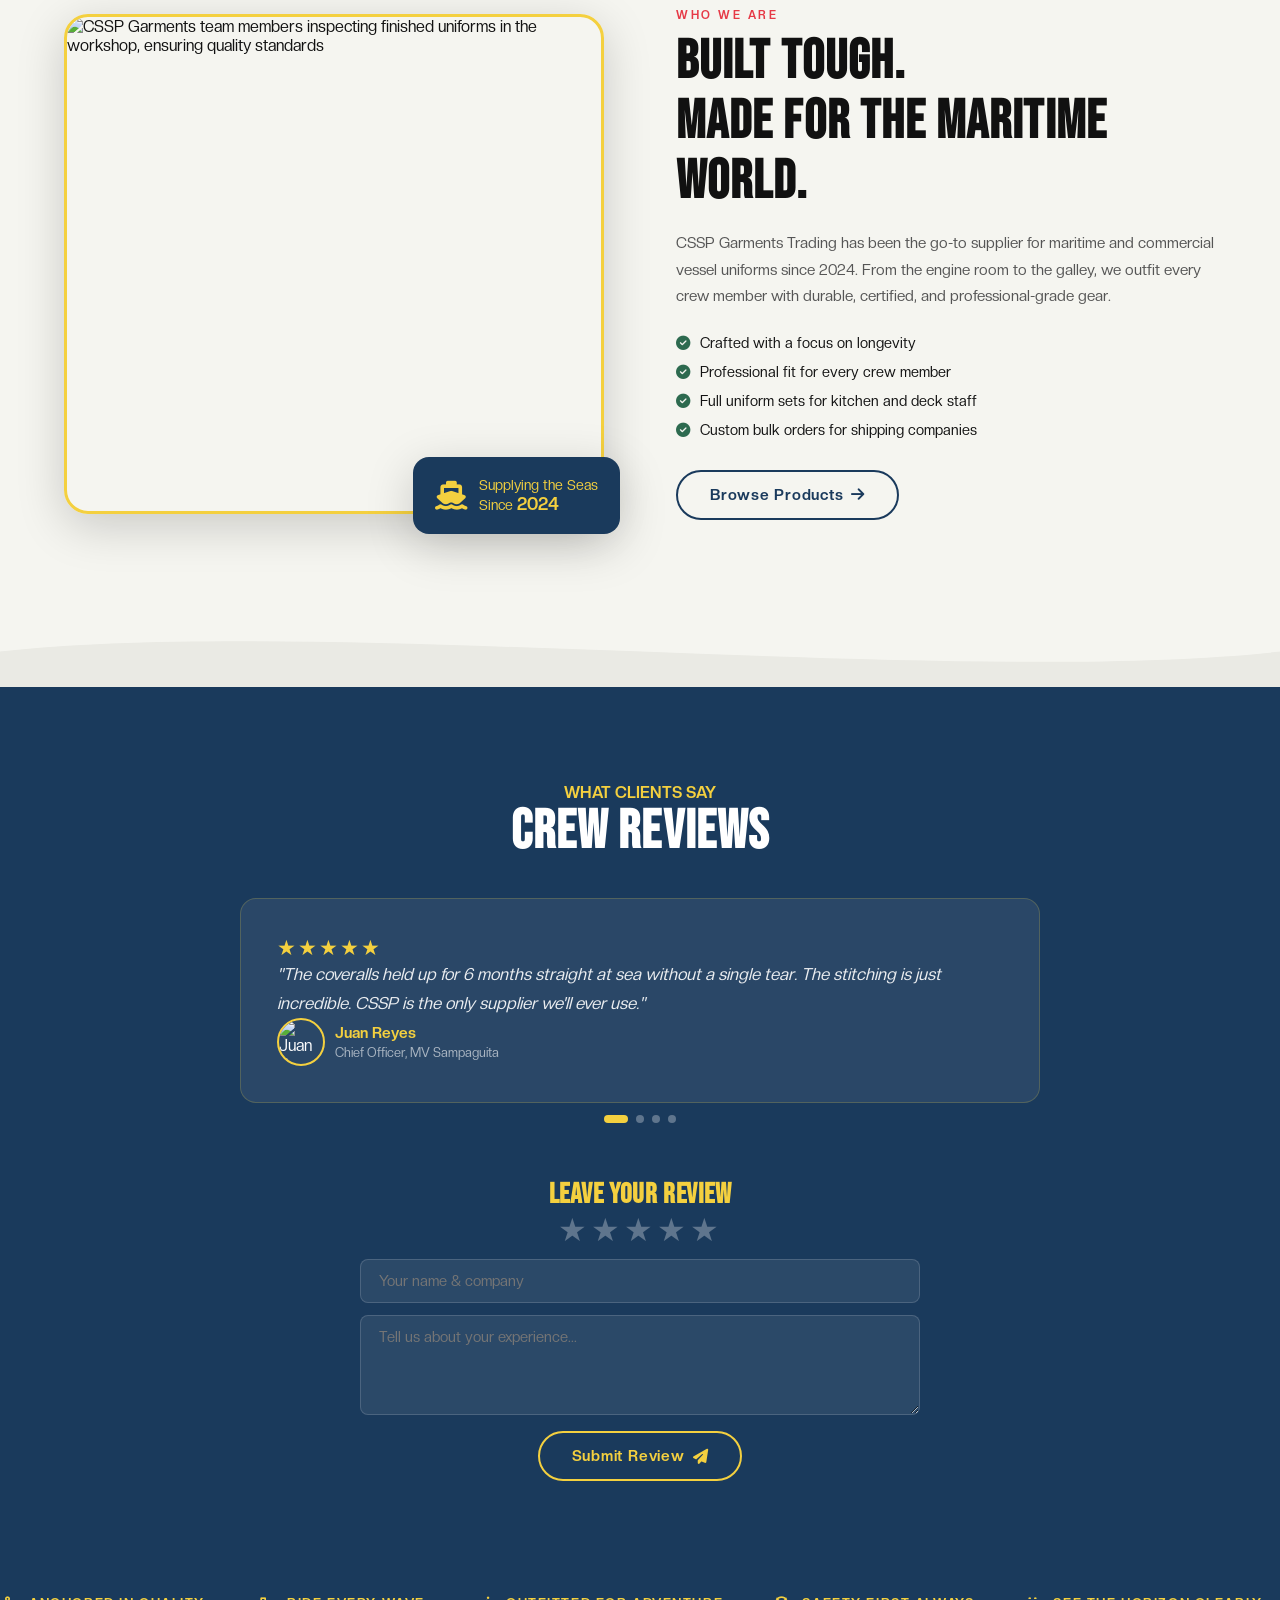
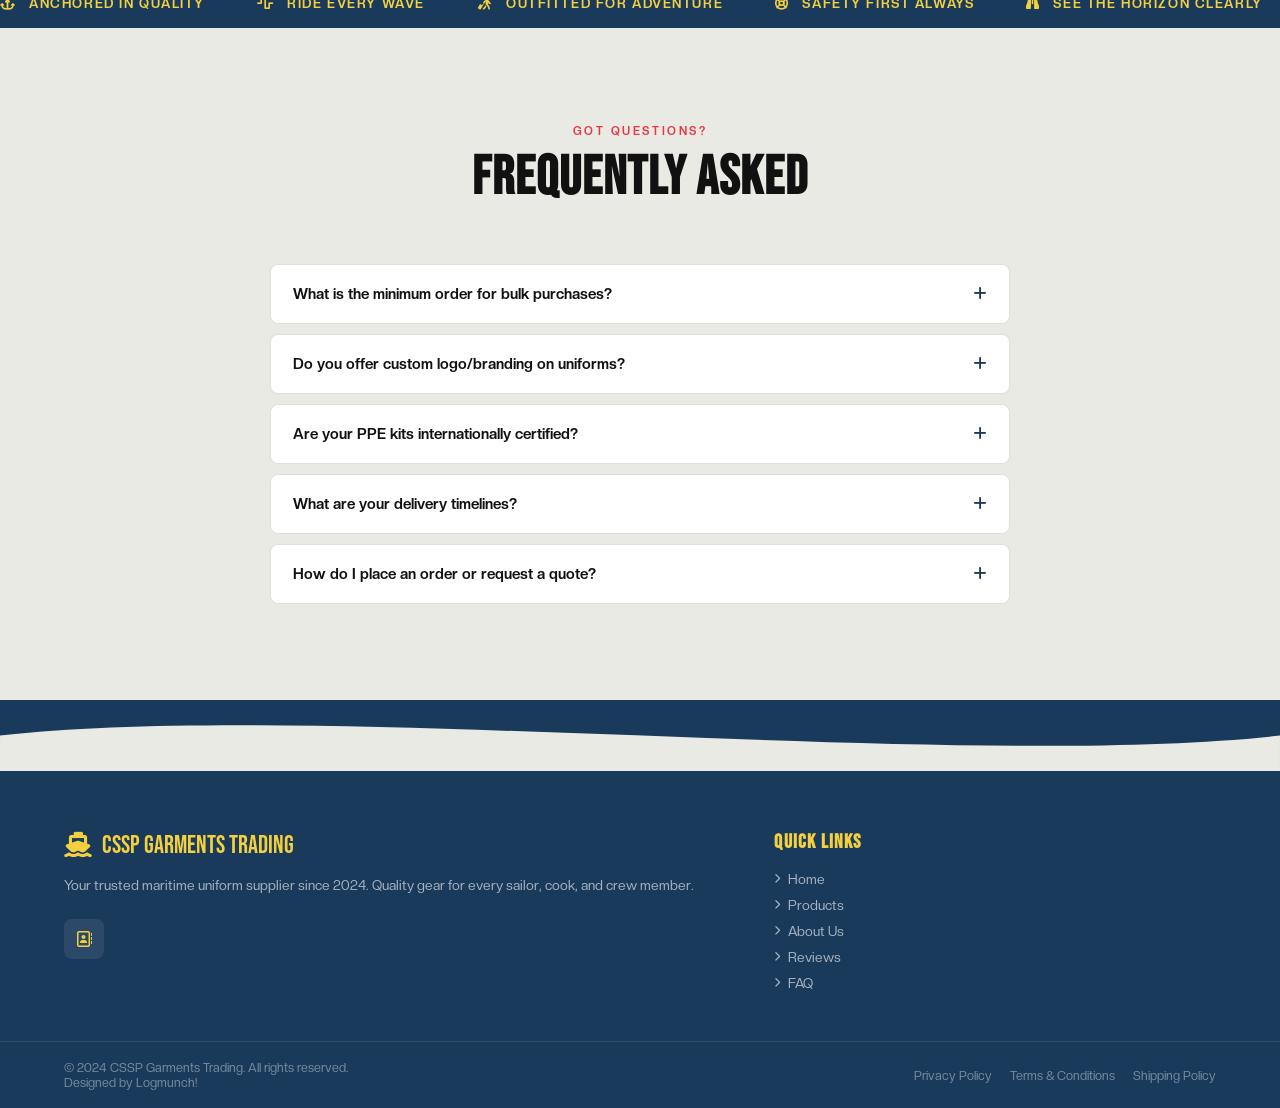
==== commit 0c8e1ed9: "Update explore collection images in index.html" ====
--- a/index.html
+++ b/index.html
@@ -44,7 +44,7 @@
                         <div class="mega-col">
                           <span class="mega-label">Uniforms</span>
                             <div class="mega-feature-card">
-                              <img src="https://placehold.co/220x108/f4d03f/1a3a5c?text=Maritime+Uniforms" alt="Maritime and culinary uniform range including coveralls and chef tops" />
+                              <img src="./Assets/UNIFORM_MEGA MENU.png" />
                                 <p>Maritime &amp; Culinary Uniforms</p>
                                 <a href="products.html#uniforms" class="btn-sm">Gear Up</a>
                             </div>
@@ -53,7 +53,7 @@
                             <div class="mega-col">
                               <span class="mega-label">Safety Footwear</span>
                                 <div class="mega-feature-card">
-                                <img src="https://placehold.co/220x108/f4d03f/1a3a5c?text=Safety+Footwear" alt="Steel-toe safety shoe for deck and industrial use" />
+                                <img src="./Assets/SAFETYFOOTWEAR_MEGA MENU.png" alt="Steel-toe safety shoe for deck and industrial use" />
                                 <p>Steel-toe Safety Shoe</p>
                                 <a href="products.html#safety-footwears" class="btn-sm">Secure Step</a>
                                 </div>
@@ -78,7 +78,7 @@
                             <span class="mega-label">Support</span>
                             <a href="#faq" class="mega-item text-only"><i class="fa-solid fa-circle-question"></i> FAQ</a>
                             <a href="./contacts.html" class="mega-item text-only"><i class="fa-solid fa-envelope"></i> Contact Us</a>
-                            <a href="contacts.html#privacy-page" class="mega-item text-only"><i class="fa-solid fa-file-contract"></i> Policies</a>
+                            <a href="./policies.html" class="mega-item text-only"><i class="fa-solid fa-file-contract"></i> Policies</a>
                           </div>
                     </div>
                   </div>
@@ -200,7 +200,7 @@
       <div class="featured-grid">
         <div class="featured-card" data-modal="modalUniforms" tabindex="0" role="button" aria-label="View Uniforms collection details">
           <div class="fc-img">
-            <img src="https://placehold.co/600x280/1a3a5c/f4d03f?text=Uniforms+Collection"
+            <img src="./Assets/UNIFORM_MEGA MENU.png"
             alt="CSSP maritime and culinary uniform collection including blue, orange and beige coveralls and chef tops" />
               <div class="fc-overlay"><span>Explore Collection <i class="fa-solid fa-arrow-right"></i></span></div>
           </div>
@@ -213,7 +213,7 @@
 
         <div class="featured-card" data-modal="modalSafety" tabindex="0" role="button" aria-label="View Safety Gear collection details">
           <div class="fc-img">
-            <img src="https://placehold.co/600x280/e63946/ffffff?text=Safety+Gear+Collection"
+            <img src="./Assets/SAFETYFOOTWEAR_MEGA MENU.png"
             alt="CSSP safety gear collection including PPE kits, steel-toe boots, gloves, and high-visibility vests" />
               <div class="fc-overlay"><span>Explore Collection <i class="fa-solid fa-arrow-right"></i></span></div>
           </div>
@@ -513,9 +513,9 @@
             <div class="footer-bottom">
               <p>&copy; 2024 CSSP Garments Trading. All rights reserved.<br>Designed by Logmunch!</p>
                 <div class="legal-links">
-                  <a href="./contacts.html#privacy-page">Privacy Policy</a>
-                  <a href="./contacts.html#terms-page">Terms &amp; Conditions</a>
-                  <a href="./contacts.html#shipping-page">Shipping Policy</a>
+                  <a href="./policies.html#privacyPage">Privacy Policy</a>
+                  <a href="./policies.html#termsPage">Terms &amp; Conditions</a>
+                  <a href="./policies.html#shippingPage">Shipping Policy</a>
                 </div>
             </div>
       </footer>
